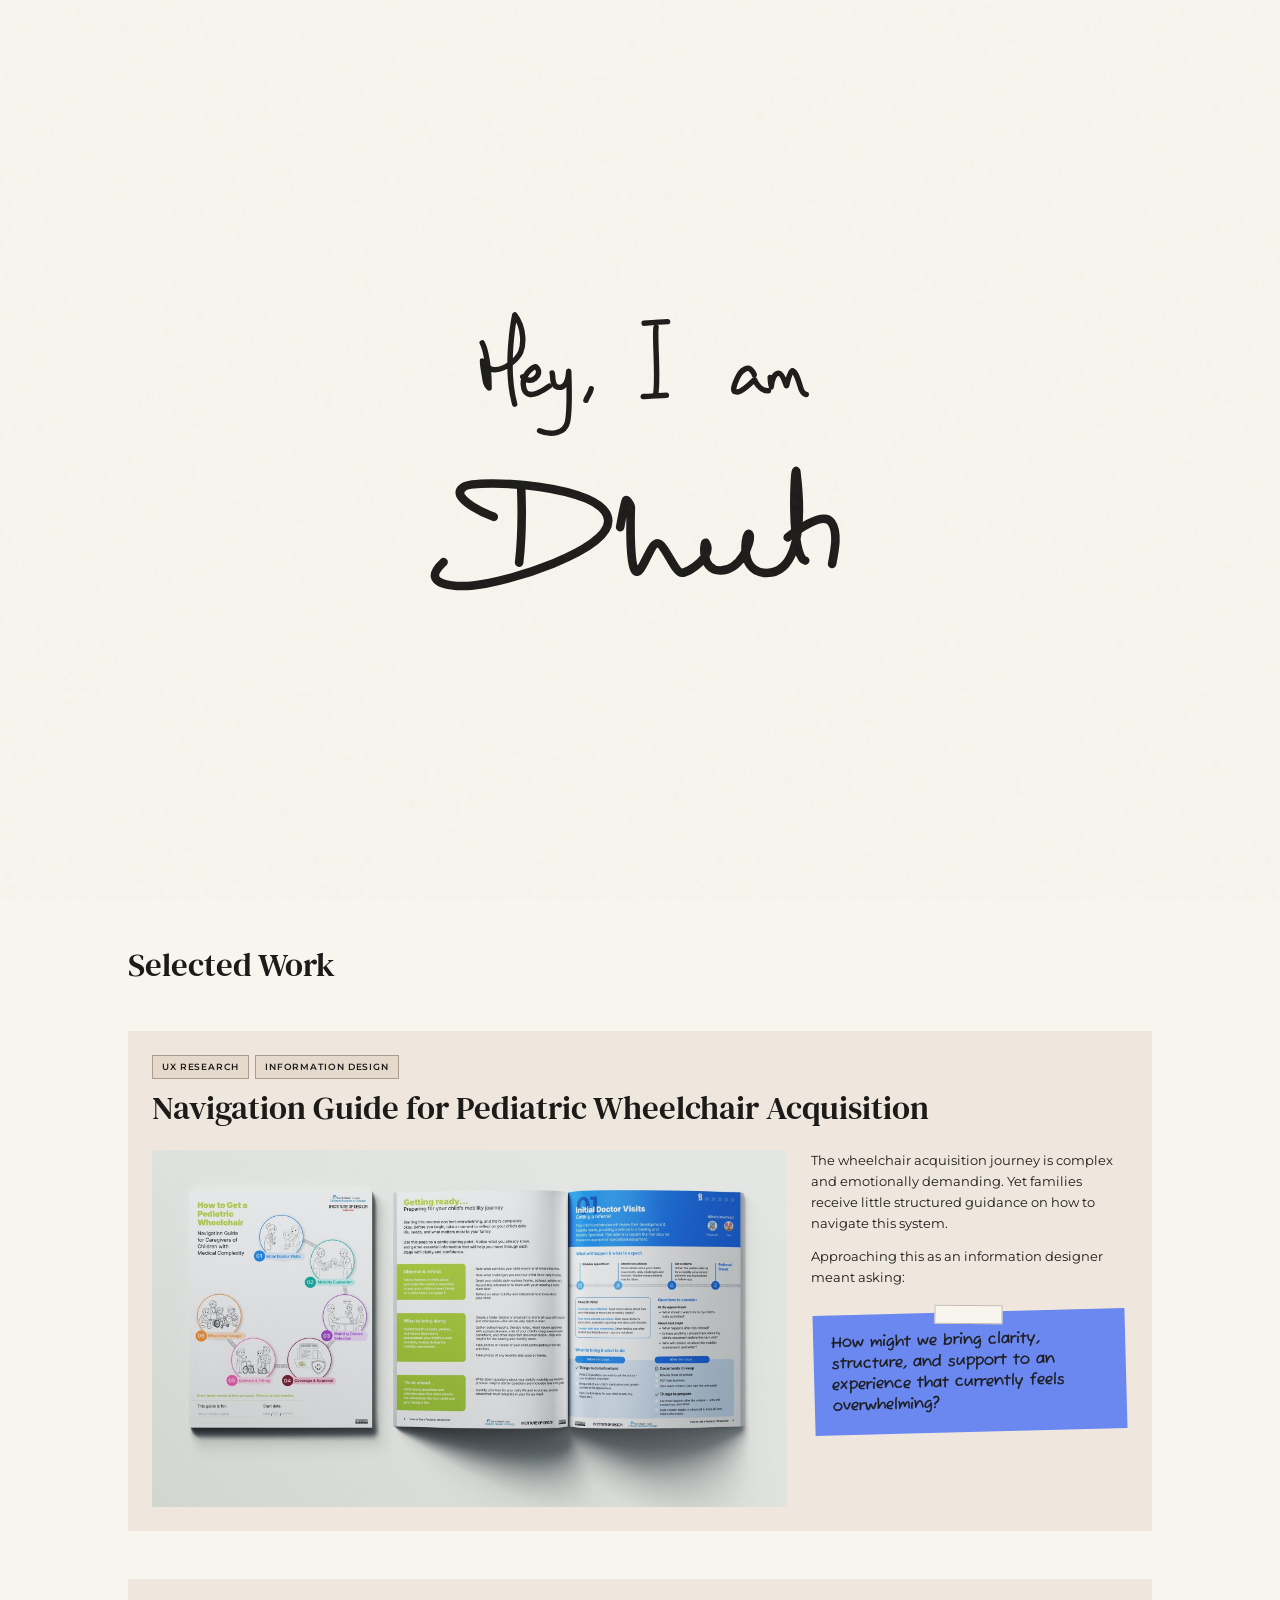
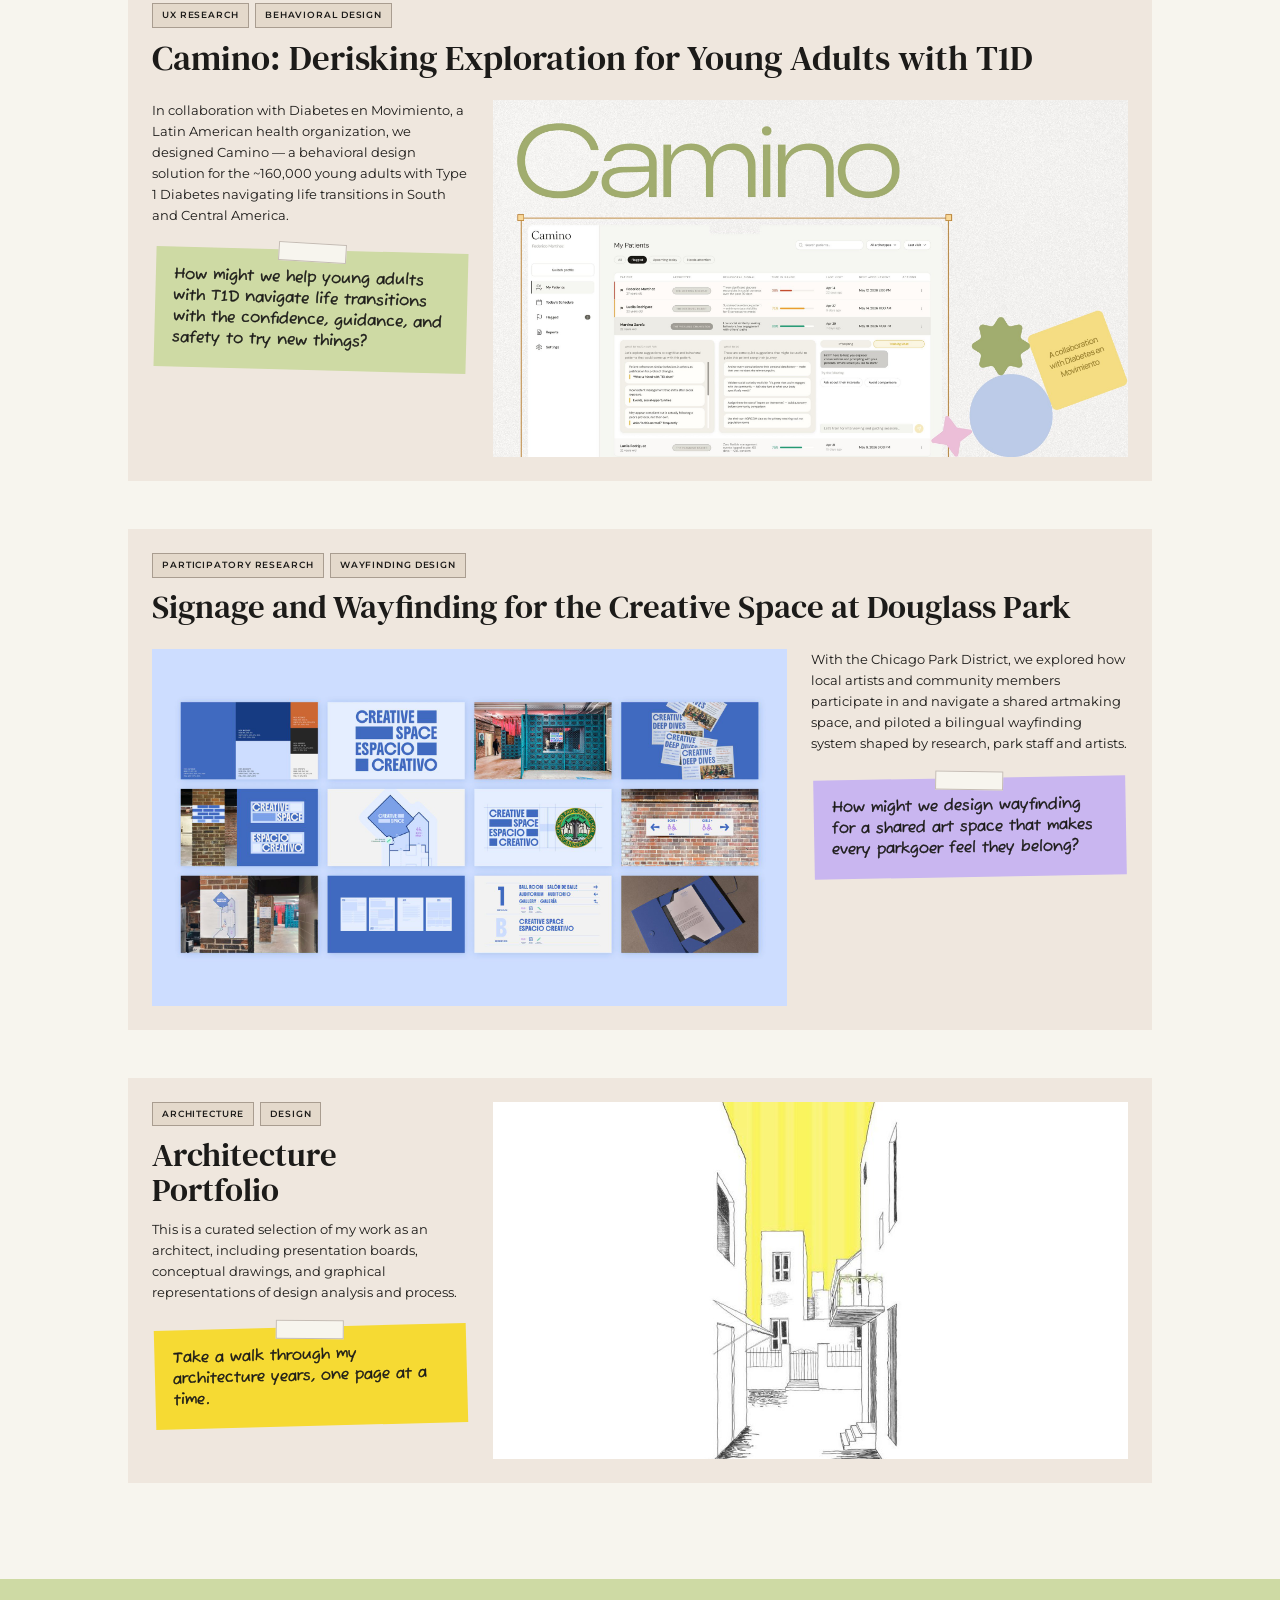
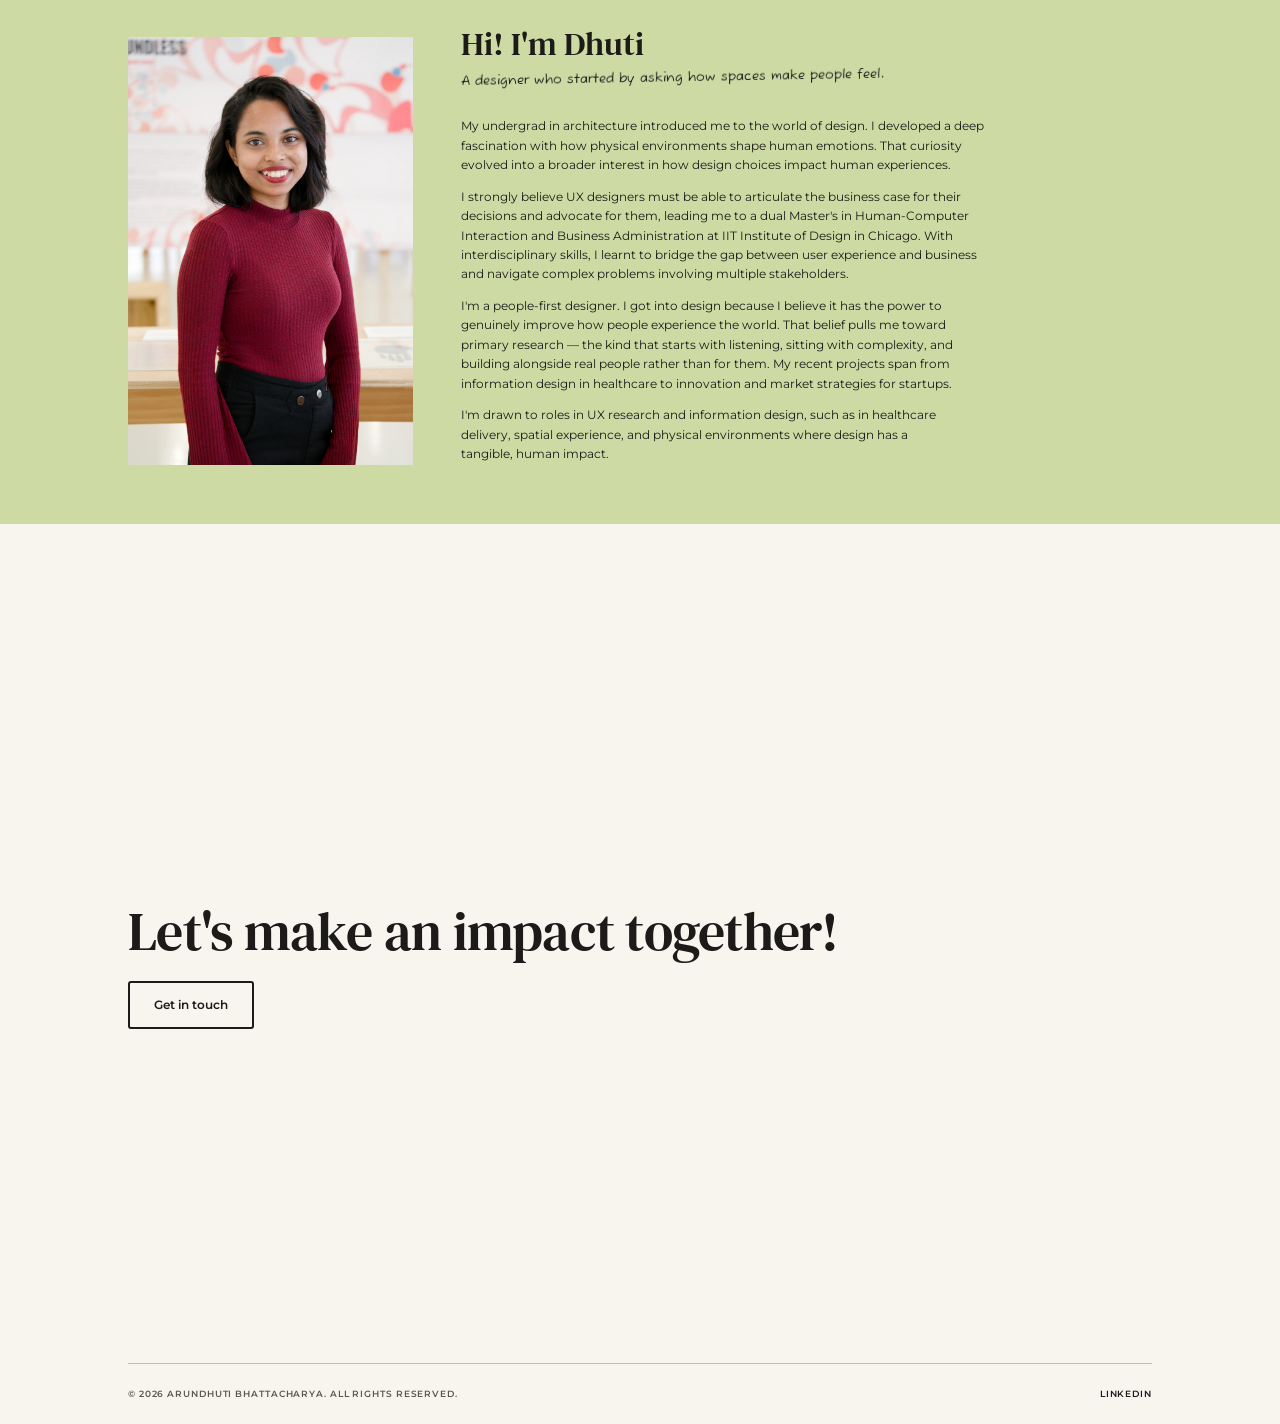
==== index.html @ 8097fe2a "Update 03 Oct 19" ====
<!DOCTYPE html>
<html lang="en">

<head>
    <meta charset="UTF-8">
    <meta name="viewport" content="width=device-width, initial-scale=1.0">
    <title>Arundhuti's Portfolio</title>
    <link rel="stylesheet" href="styles.css">
    <script>
        // Skip the "Hey, I am Dhuti" intro if it already played during this visit.
        try { if (sessionStorage.getItem('sigIntroSeen')) document.documentElement.classList.add('sig-intro-seen'); } catch (e) { }
    </script>
    <link rel="preconnect" href="https://fonts.googleapis.com">
    <link rel="preconnect" href="https://fonts.gstatic.com" crossorigin>
    <link
        href="https://fonts.googleapis.com/css2?family=Fuzzy+Bubbles&family=DM+Serif+Text:ital@0;1&family=Montserrat:wght@300;400;500;600&display=swap"
        rel="stylesheet">
    <link rel="stylesheet" href="sketchbook.css">
</head>

<body>
    <div id="sig-intro" class="sig-intro" aria-hidden="true">
        <!-- "Hey, I am Dhuti" (from Artboard 2) — draws stroke-by-stroke on load (multi-stroke
             letters draw their own strokes back-to-back with no gap, e.g. D's stem then bowl),
             then relocates into the nav logo. Once relocated, only the "Dhuti" strokes
             (flagged with data-nav-keep="1") remain, so the nav logo shows just "Dhuti". -->
        <svg class="sig-svg" viewBox="0 0 1440 900" xmlns="http://www.w3.org/2000/svg">
            <path class="letter" data-duration="112" data-gap="18"
                d="M515.97,284.84s8.87,15.1,8.87,58.09c0,0-3.02-2.05-4.29-6.7-.97-3.52-4.8-27.8-4.67-27.93.47-.49,6.69,11.1,15.87,11.17,15.85.13,30.27-15.26,33.64-22.73,3.37-7.46,5.93-29.8-7.57-47.69,0,0-13.65,65.1-.15,114.64"
                fill="none" />
            <path class="letter" data-duration="112" data-gap="18"
                d="M568.08,328.65s2.65,4.13,8.58,4.47c4.93.28,10.63-4.22,11.74-9.34,1.11-5.12-3.5-7.92-4.48-8.35s-19.35,10.3-14.4,28.33c4.95,18.03,31.23-2.08,32.6-3.14"
                fill="none" />
            <path class="letter" data-duration="112" data-gap="18"
                d="M605.86,323.6s.59,2.95.66,5.54c.16,6.21.95,12.75,8.19,13,4.56.16,11.36-3.1,12.38-20.88,0,0,1.77,50.65-1.57,65.46-3.34,14.81-21.62,17.34-35.82,11.1"
                fill="none" />
            <path class="letter" data-duration="112" data-gap="63" d="M655.96,343.92c-1.55,7.35-4.66,8.94-6.69,14.83"
                fill="none" />
            <path class="letter" data-duration="58" data-gap="0" d="M738.69,351.8c3.99-19.71-1.64-77.31.66-86.94"
                fill="none" />
            <path class="letter" data-duration="58" data-gap="0" d="M723.95,259.85s22.19-1.74,30.17-2.15" fill="none" />
            <path class="letter" data-duration="58" data-gap="63" d="M722.82,353.82c4.7.31,23.11-1.53,29.76-1.53"
                fill="none" />
            <path class="letter" data-duration="58" data-gap="18"
                d="M865.45,325.85c-.05-1.58-4.35-7.38-6.65-8.08-1.1-.34-8.96-1.03-15.15,12.41-5.04,10.94-5.97,16.57-2.61,17.54,1.99.58,6.79,2.35,24.66-15.59,0,0,5.93,15.19,18.05,14.32"
                fill="none" />
            <path class="letter" data-duration="58" data-gap="64"
                d="M885.93,329.28s.5,12.35,1.15,12.46.87-17.72,9.85-17.72c4.21,0,8.63,12.9,9.73,15.96.07.21.37.19.42-.03.77-3.46,4.18-18.85,7.34-19.12,3.6-.31,8.32,13.35,10.32,20.9s5.91,9.28,7.52,9.59"
                fill="none" />
            <path class="letter" data-duration="120" data-gap="0" data-nav-keep="1"
                d="M566.02,471s2.27,53.81-2.61,96.37" fill="none" />
            <path class="letter" data-duration="300" data-gap="30" data-nav-keep="1"
                d="M530.8,508.48s-60.68-23.41-38.72-38.43c15.69-10.74,183.78-3.76,185.81,43.06,1.67,38.69-131.19,80.62-175.98,83.8-15.23,1.08-69.93,1.33-35.54-30.34"
                fill="none" />
            <path class="letter" data-duration="500" data-gap="20" data-nav-keep="1"
                d="M693.19,521.74s6.02-33.06,7.17-34.47,3.6,2.19,5.08,4.85c.72,1.28,1.57,2.92,1.52,4.38-.38,11.96-1.77,68.18,4.85,80.14,7.42,13.4,19.46-34.26,29.08-34.21s21.88,37.15,31.27,37.82c9.4.67,40.95-21.51,31.01-38.4-1.84-3.13-7.72,35.22,18.45,35.51,26.17.29,41.14-37.27,37.67-46.17s-16.18,46.25,18.9,49.25c35.08,2.99,52.26-41.8,41.36-129.58-1.87-15.04-8.63,110.76,11.35,113.85"
                fill="none" />
            <path class="letter" data-duration="120" data-gap="20" data-nav-keep="1"
                d="M908.4,534.87c7.86-6.22,45.12-34.35,56.02-19.48,9.21,12.56,4.49,36.06,1,53.62" fill="none" />
            <path class="letter" data-duration="80" data-gap="0" data-nav-keep="1"
                d="M965.71,450.64c-2.41,1.78-3.41,10.57-1.07,14.77,3.08,5.54,9.98,5.26,15.32-.05,3.56-3.54,2.39-9.44-2.33-12.26-3.48-2.3-8.57-2.16-11.47,1.79"
                fill="none" />
        </svg>
    </div>

    <div class="noise-overlay"></div>

    <!-- "View case study" pill that follows the pointer while hovering a showcase card -->
    <div class="view-cursor" aria-hidden="true">
        <span class="view-cursor-label">View case study</span>
    </div>



    <nav class="navbar">
        <div class="logo" id="nav-logo"><span class="logo-fallback">Arundhuti</span></div>
        <ul class="nav-links">
            <li>
                <a href="#work" class="nav-word-link" aria-label="Work">
                    <svg class="nav-word" viewBox="0 -1.28 271.21 106.5" xmlns="http://www.w3.org/2000/svg"
                        aria-hidden="true">
                        <path
                            d="M152.54,95.15c2.04-31.32-3.01-72.07-3.01-72.07,0,0,17.15-15.4,36.74-2.77,14.82,9.55,2,33.23-19.94,44.83-13.61,7.2,15.9,2,43.6,19.06" />
                        <path
                            d="M106.45,20.35c-2.01.8-3.71,2.71-4.75,5.27-4.92,12.05-18.89,49.48-9.51,64.71,11.26,18.28,41.43-5.42,43.6-30.74,2.45-28.52-18.86-43.38-29.34-39.24Z" />
                        <path
                            d="M8.96,17.87s1.73,32.51-3.59,61.72,15.15-13.17,22.2-33.54c7.04-20.37,10.63,19.96,15.82,36.42,5.18,16.46,12.15,19.92,15.83,17.59,8.1-5.14,35.75-55.96-7.05-95.57" />
                        <path d="M219.81,16.53s4.75,45.6,1.88,75.05" />
                        <path d="M263.48,19.3s-37.33,27.47-36.2,36.69,33.33,28.18,39.44,34.4" />
                    </svg>
                </a>
            </li>
            <li>
                <a href="#about" class="nav-word-link" aria-label="About">
                    <svg class="nav-word" viewBox="0 -15.05 298.43 106.5" xmlns="http://www.w3.org/2000/svg"
                        aria-hidden="true">
                        <path d="M263.3,9.67s-3.96,50.65.86,69.74" />
                        <path d="M240.89,8.17s45.67-3.26,53.04-.9" />
                        <path
                            d="M149,11.11c-1.9.75-3.51,2.56-4.49,4.98-4.65,11.39-17.85,46.76-8.99,61.16,10.64,17.28,39.16-5.13,41.21-29.05,2.31-26.95-17.82-41-27.73-37.08Z" />
                        <path d="M191.32,19.83s-5.21,65.22,22.86,61.96c28.07-3.26,14.18-68.54,14.18-68.54" />
                        <path d="M4.5,82.02S46.97,3.32,49.26,4.51c2.28,1.2,2.04,44.51,3.82,82.44" />
                        <path d="M57.12,51.78c-2.74-.5-27.91-2.88-35.81.51" />
                        <path d="M77.75,29.02s3.38,23.75-1.32,51.26" />
                        <path
                            d="M68.1,26.07s2.71-24.23,27.75-14.4c15.79,6.2,13.2,24.77-5.07,33.41-18.67,8.83,25.32.84,29.36,21.01,4.16,20.78-32.8,17.9-37.84,14.64" />
                    </svg>
                </a>
            </li>
            <li>
                <a href="assets/Arundhuti_Bhattacharya_Resume.pdf" class="nav-word-link" aria-label="Resume"
                    target="_blank" rel="noopener">
                    <svg class="nav-word" viewBox="0 0 414.04 106.5" xmlns="http://www.w3.org/2000/svg"
                        aria-hidden="true">
                        <path
                            d="M4.5,102c4-34.29,1.52-79.43,1.52-79.43,0,0,18.08-15.74,36.84-.5,14.19,11.52-.1,36.67-22.71,47.9-14.03,6.97,15.75,3.3,42.32,23.97" />
                        <path d="M80.72,30.04c-.29,3.81-12.23,69.11,15.9,69.14,17.24.02,23.24-9.71,23.24-9.71" />
                        <path d="M82.44,36.13s30.57-17.05,49.24-15.52" />
                        <path d="M79.39,70.71s24.6-9.05,36.76-10.76" />
                        <path d="M348.54,16.58c-.29,3.81-12.23,69.11,15.9,69.14,17.24.02,23.24-9.71,23.24-9.71" />
                        <path d="M349.91,23.97s37.38-18.72,59.63-16.02" />
                        <path d="M347.2,57.25s24.6-9.05,36.76-10.76" />
                        <path d="M189.1,26.36s-5.21,65.22,22.86,61.96c28.07-3.26,14.18-68.54,14.18-68.54" />
                        <path d="M165.91,16.31s-22.6,2.03-20.95,24.51,30.6,26.03,33.9,35.05-24.63,21.33-45.84,2.92" />
                        <path
                            d="M245.71,42.09s8.25,30.6,10.16,32-3.3-54.73,1.65-57.78,11.68,33.18,27.17,37.8,21.84-49.61,21.84-49.61c0,0,8.51,16.01,15.24,79.94" />
                    </svg>
                </a>
            </li>
            <li>
                <button id="theme-toggle" class="theme-toggle" aria-label="Toggle Theme" title="Toggle Light/Dark Mode">
                    <svg xmlns="http://www.w3.org/2000/svg" width="20" height="20" viewBox="0 0 24 24" fill="none"
                        stroke="currentColor" stroke-width="2" stroke-linecap="round" stroke-linejoin="round">
                        <circle cx="12" cy="12" r="5" />
                        <line x1="12" y1="1" x2="12" y2="3" />
                        <line x1="12" y1="21" x2="12" y2="23" />
                        <line x1="4.22" y1="4.22" x2="5.64" y2="5.64" />
                        <line x1="18.36" y1="18.36" x2="19.78" y2="19.78" />
                        <line x1="1" y1="12" x2="3" y2="12" />
                        <line x1="21" y1="12" x2="23" y2="12" />
                        <line x1="4.22" y1="19.78" x2="5.64" y2="18.36" />
                        <line x1="18.36" y1="5.64" x2="19.78" y2="4.22" />
                    </svg>
                </button>
            </li>
        </ul>
    </nav>

    <header class="hero">
        <div class="hero-content">
            <p class="hero-statement">
                <span class="hero-statement-lead">I'm an interdisciplinary designer.</span><br>
                I like to immerse myself in people's
                perspectives to uncover insights and turn them into
                <span class="ticker" data-ticker-words="experiences,brands,visuals,services">
                    <span class="ticker-dot"></span>
                    <span class="ticker-word"></span>
                    <span class="ticker-cursor"></span>
                </span> people connect with.
            </p>
            <div class="hero-skills">
                <span class="showcase-tag">UX Research</span>
                <span class="showcase-tag">Information Design</span>
                <span class="showcase-tag">Graphic Design</span>
                <span class="showcase-tag">Branding</span>
            </div>
        </div>
        <div class="scroll-indicator">
            <div class="mouse"></div>
        </div>
    </header>

    <section id="work" class="showcases">
        <div class="section-header">
            <h2>Selected Work</h2>
        </div>

        <div class="showcase-list">
            <!-- Showcase 1 -->
            <div class="showcase-item showcase-item--split">
                <div class="showcase-head">
                    <div class="showcase-meta showcase-tags">
                        <span class="showcase-tag">UX Research</span>
                        <span class="showcase-tag">Information Design</span>
                    </div>
                    <h3 class="showcase-title"><a href="wheelchair-guide.html" class="showcase-link">Navigation Guide
                            for Pediatric Wheelchair Acquisition</a></h3>
                </div>
                <div class="showcase-visuals">
                    <div class="showcase-image-container">
                        <img src="assets/wheelchair/showcase-cover.jpg"
                            alt="Navigation Guide for Pediatric Wheelchair Acquisition" class="showcase-img">
                    </div>
                </div>
                <div class="showcase-info">
                    <p class="showcase-desc">The wheelchair acquisition journey is complex and emotionally demanding.
                        Yet families receive little structured guidance on how to navigate this system.</p>

                    <p class="showcase-desc showcase-desc--lead">Approaching this as an information designer meant
                        asking:</p>
                    <p class="showcase-hmw showcase-hmw--blue">How might we bring clarity, structure, and support to an
                        experience that
                        currently feels overwhelming?</p>
                </div>
            </div>

            <!-- Showcase 2 (hidden for now — remove `hidden` to show again) -->
            <div class="showcase-item reverse" hidden>
                <div class="showcase-visuals">
                    <div class="showcase-image-container">
                        <img src="assets/SSW_Team 3_Workspace.png" alt="Physical-Digital Retail" class="showcase-img"
                            style="position: absolute; top: 2.5%; left: 2.5%; width: 95%; height: 95%; object-fit: contain;">
                    </div>
                    <div class="showcase-metrics">
                        <div class="metric">
                            <h4>Problem</h4>
                            <p>Our research revealed that the Director of CX and outcomes at Miller Industrial was
                                spending majority of her time on <span class="highlight">manual data wrangling</span>
                                instead. The result was a team
                                <span class="highlight">operating on instinct rather than insight</span>, leaving little
                                capacity for the
                                relationship-building the role was actually designed for.
                            </p>
                        </div>
                        <div class="metric">
                            <h4>Solution</h4>
                            <p>We envisioned what a <span class="highlight">CRM with AI capabilities</span> tailored to
                                Miller's established systemic
                                context could look like. We mapped its features and value across <span
                                    class="highlight">five key stages</span> of the
                                customer lifecycle intertwined with the director's experience journey.</p>
                        </div>
                        <div class="metric">
                            <h4>Impact</h4>
                            <p>A <span class="highlight">smarter, more intentional approach</span> to customer growth by
                                connecting the
                                Director's operational gaps directly to moments in the customer experience. Miller
                                Industrial was able to envision a concrete future doing what they do best:
                                <span class="highlight">build relationships but at scale</span>.
                            </p>
                        </div>
                    </div>
                </div>
                <div class="showcase-info">
                    <div class="showcase-meta showcase-tags">
                        <span class="showcase-tag">UX research</span>
                        <span class="showcase-tag">Service Design</span>
                        <span class="showcase-tag">Retail experience</span>
                    </div>
                    <h3 class="showcase-title"><a href="miller-crm.html" class="showcase-link">Connecting CRM
                            capabilities to real customer outcomes</a></h3>
                    <p class="showcase-desc">Miller Industrial is an industrial supply company in Elk Grove Village in
                        Chicago. They have a deeply relationship-driven business model with great hyper-local presence,
                        offering a rare retail-style experience for commercial clients at the heart of a dense corridor
                        of small to mid-sized manufacturers.
                    <p class="showcase-desc">Miller's edge has always been personal however the lack of
                        formal infrastructure to support and expand their growth is hindering them from achieving the
                        'people-first' approach they want to incorporate.</p>
                    </p>
                </div>
            </div>

            <!-- Showcase 3 (hidden for now — remove `hidden` to show again) -->
            <div class="showcase-item" hidden>
                <div class="showcase-visuals">
                    <div class="showcase-image-container">
                        <img src="assets/AIFPPitchV2 1.pdf-image-021.png" alt="AiFP Dashboard Interface"
                            class="showcase-img pad-fit">
                    </div>
                    <div class="showcase-metrics">
                        <div class="metric">
                            <h4>Problem</h4>
                            <p>Responding to RFPs is a <span class="highlight">highly manual</span>, <span
                                    class="highlight">time consuming</span> process with dismal win rates due to
                                fragmented
                                workflows.</p>
                        </div>
                        <div class="metric">
                            <h4>Solution</h4>
                            <p>A <span class="highlight">domain-adaptive AI platform</span> that securely analyzes past
                                proposals, generates actionable
                                drafts, and orchestrates a collaborative review workflow.</p>
                        </div>
                        <div class="metric">
                            <h4>Impact</h4>
                            <p><span class="highlight">10 fold improved efficiency</span>, cutting down time from
                                receiving a RFP to finalizng a draft to bidding, and
                                increases the overall probability of proposal success.</p>
                        </div>
                    </div>
                </div>
                <div class="showcase-info">
                    <div class="showcase-meta showcase-tags">
                        <span class="showcase-tag">Customer research</span>
                        <span class="showcase-tag">AI Product Design</span>
                        <span class="showcase-tag">B2B SaaS</span>
                    </div>
                    <h3 class="showcase-title"><a href="aifp.html" class="showcase-link">AiFP: AI-Powered RFP
                            Automation</a></h3>
                    <p class="showcase-desc">A native AI platform designed for the construction industry that
                        streamlines the complex Request for Proposal (RFP) workflow by generating drafts based on
                        historically winning data.</p>
                </div>
            </div>

            <!-- Showcase 4 — Camino -->
            <div class="showcase-item showcase-item--split reverse">
                <div class="showcase-head">
                    <div class="showcase-meta showcase-tags">
                        <span class="showcase-tag">UX Research</span>
                        <span class="showcase-tag">Behavioral Design</span>
                    </div>
                    <h3 class="showcase-title showcase-title--fit"><a href="camino.html" class="showcase-link">Camino:
                            Derisking
                            Exploration for Young Adults with T1D</a></h3>
                </div>
                <div class="showcase-visuals">
                    <div class="showcase-image-container">
                        <img src="assets/camino/showcase-cover.jpg"
                            alt="Camino — behavioral design solution for young adults with T1D" class="showcase-img">
                    </div>
                </div>
                <div class="showcase-info">
                    <p class="showcase-desc">In collaboration with Diabetes en Movimiento, a Latin American health
                        organization, we designed Camino — a behavioral design solution for the ~160,000 young adults
                        with Type 1 Diabetes navigating life transitions in South and Central America.</p>
                    <p class="showcase-hmw showcase-hmw--green">How might we help young adults with T1D navigate life
                        transitions with the
                        confidence, guidance, and safety to try new things?</p>
                </div>
            </div>

            <!-- Showcase — Creative Space at Douglass Park -->
            <div class="showcase-item showcase-item--split">
                <div class="showcase-head">
                    <div class="showcase-meta showcase-tags">
                        <span class="showcase-tag">Participatory Research</span>
                        <span class="showcase-tag">Wayfinding Design</span>
                    </div>
                    <h3 class="showcase-title"><a href="douglass-park.html" class="showcase-link">Signage and Wayfinding
                            for the Creative Space at
                            Douglass Park</a></h3>
                </div>
                <div class="showcase-visuals">
                    <div class="showcase-image-container">
                        <img src="assets/douglass-park/identity-overview.jpg"
                            alt="Creative Space visual identity and bilingual wayfinding signage" class="showcase-img">
                    </div>
                </div>
                <div class="showcase-info">
                    <p class="showcase-desc">With the Chicago Park District, we explored how local artists and
                        community members participate in and navigate a shared artmaking space, and piloted a
                        bilingual wayfinding system shaped by research, park staff and artists.</p>
                    <p class="showcase-hmw showcase-hmw--lilac">How might we design wayfinding for
                        a shared art space that makes every parkgoer feel they belong?</p>
                </div>
            </div>

            <!-- Showcase 5 — Portfolio flipbook (placeholder content) -->
            <div class="showcase-item reverse" data-cursor-label="View flipbook">
                <div class="showcase-visuals">
                    <div class="showcase-image-container">
                        <img src="portfolio-pages/p01.jpg" alt="Architecture portfolio cover" class="showcase-img">
                    </div>
                </div>
                <div class="showcase-info">
                    <div class="showcase-meta showcase-tags showcase-tags--compact">
                        <span class="showcase-tag">Architecture</span>
                        <span class="showcase-tag">Design</span>
                    </div>
                    <h3 class="showcase-title"><a href="portfolio-flipbook.html" class="showcase-link">Architecture
                            Portfolio</a></h3>
                    <p class="showcase-desc">This is a curated selection of my work as an architect, including
                        presentation boards, conceptual drawings, and graphical representations of design analysis
                        and process.</p>
                    <p class="showcase-hmw">Take a walk through my architecture years, one page at a time.</p>
                </div>
            </div>
        </div>
    </section>

    <section id="about" class="about">
        <div class="about-content">
            <div class="about-img-container">
                <img src="assets/1.jpg" alt="Dhuti" class="about-img">
            </div>
            <div class="about-text">
                <h2>Hi! I'm Dhuti</h2>
                <h3 class="about-subtitle">A designer who started by asking how spaces make people feel.</h3>
                <p>My undergrad in architecture introduced me to the world of design. I developed a deep fascination
                    with
                    how physical environments shape human emotions. That curiosity evolved into a broader interest in
                    how
                    design choices impact human&nbsp;experiences.</p>
                <p>I strongly believe UX designers must be able to articulate the business case for their decisions and
                    advocate for them, leading me to a dual Master's in Human-Computer Interaction and Business
                    Administration at IIT Institute of Design in Chicago. With interdisciplinary skills, I learnt to
                    bridge
                    the gap between user experience and business and navigate complex problems involving
                    multiple&nbsp;stakeholders.</p>
                <p>I'm a people-first designer. I got into design because I believe it has the power to genuinely
                    improve
                    how people experience the world. That belief pulls me toward primary research — the kind that starts
                    with listening, sitting with complexity, and building alongside real people rather than for them. My
                    recent projects span from information design in healthcare to innovation and market strategies
                    for&nbsp;startups.</p>
                <p>I'm drawn to roles in UX research and information design, such as in healthcare delivery, spatial
                    experience, and physical environments where design has a tangible, human&nbsp;impact.</p>
            </div>
        </div>
    </section>

    <footer id="contact" class="footer">
        <div class="footer-content">
            <h2>Let's make an impact together!</h2>
            <a href="mailto:arundhutib.work@gmail.com" class="contact-btn">Get in touch</a>
        </div>
        <div class="footer-bottom">
            <p>&copy; 2026 Arundhuti Bhattacharya. All rights reserved.</p>
            <div class="socials">
                <a href="https://www.linkedin.com/in/arundhuti-bhattacharya">LinkedIn</a>
            </div>
        </div>
    </footer>

    <script src="script.js"></script>
</body>

</html>
---- styles.css ----
/* Palette (All assets/Colour Palette.jpg): black #000000, crimson red #E61E32,
   pure white #FFFFFF, steel grey #B3B3B3. Crimson is the accent in both modes (it
   reads at 4.6:1 on black and on white). Steel grey is too light for text on white
   (2.1:1), so day mode uses a darker steel #6B6B6B for muted text. */

/* Type pairing (balanced after sheethaljacob.com): Montserrat carries ~95% of the
   site — headings, body, labels, numbers. DM Serif Text italic is a rare accent for
   a handful of short, voice-y lines: the About subtitle, the contact CTA and
   case-study pull quotes. */
:root {
    --font-serif: 'DM Serif Text', Georgia, serif;
    --font-sans: 'Montserrat', system-ui, sans-serif;
    /* Side margins: 10% of the width, until the desktop scale cap below is
       reached; past that the content stops widening and centres. */
    --gutter: max(10%, calc((100% - 85.35rem) / 2));
}

/* Desktop scaling: every size is in rem, so tying the root font size to the viewport
   makes each page a scaled copy of the 1707px-wide reference screen (1rem = 16px there).
   Capped at 20px (a 2134px-wide window); wider screens keep that size and centre. */
@media (min-width: 1025px) {
    html {
        font-size: min(calc(100vw / 106.6875), 20px);
    }
}

/* Night */
:root {
    --bg-color: #000000;
    --text-main: #FFFFFF;
    --text-muted: #B3B3B3;
    --accent: #FFFFFF;
    --on-accent: #FFFFFF;
    --border-color: rgba(179, 179, 179, 0.35);
    --highlight-color: #EE6270; /* softer tint of crimson #E61E32 (30% toward white) for dark mode */
    --bg-secondary: #1F1F1F;
    --title-color: #FFFFFF;
    --text-desc: rgba(255, 255, 255, 0.8);
    --mouse-border: #B3B3B3;
    --showcase-desc: rgba(255, 255, 255, 0.85);
    --metric-text: #B3B3B3;
    --contact-btn-border: #B3B3B3;
    --ticker-bg: rgba(238, 98, 112, 0.14);
    --pill-bg: rgba(238, 98, 112, 0.10);
    --metric-label: #BDBDBD;
    --metric-bg: #111111;
    --overlay-dark: rgba(0, 0, 0, 0.12);
}

/* Day */
[data-theme="light"] {
    --bg-color: #FFFFFF;
    --text-main: #000000;
    --text-muted: #6B6B6B;
    --accent: #000000;
    --on-accent: #FFFFFF;
    --border-color: #B3B3B3;
    --highlight-color: #E61E32;
    --bg-secondary: #ECECEC;
    --title-color: #000000;
    --text-desc: rgba(0, 0, 0, 0.72);
    --mouse-border: #B3B3B3;
    --showcase-desc: rgba(0, 0, 0, 0.95);
    --metric-text: #181818;
    --contact-btn-border: #B3B3B3;
    --ticker-bg: rgba(230, 30, 50, 0.12);
    --pill-bg: rgba(230, 30, 50, 0.08);
    --metric-label: #3D3D3D;
    --metric-bg: #F6F6F6;
    --overlay-dark: rgba(0, 0, 0, 0.04);
}

/* Signature intro */
.sig-intro {
    position: fixed;
    inset: 0;
    z-index: 999;
    display: flex;
    align-items: center;
    justify-content: center;
    background-color: var(--bg-color);
    opacity: 1;
    visibility: visible;
    transition: opacity 0.6s ease, visibility 0.6s ease;
}

/* Intro already played this visit: hide the overlay before it can paint */
html.sig-intro-seen .sig-intro {
    display: none;
}

.sig-intro.sig-intro--done {
    opacity: 0;
    visibility: hidden;
    pointer-events: none;
}

.sig-svg {
    width: min(72vw, 36rem);
    height: auto;
    overflow: visible;
}

.sig-svg path.letter {
    fill: none;
    stroke: var(--text-main);
    stroke-width: 7px;
    stroke-linecap: round;
    stroke-linejoin: round;
}

/* "Dhuti" strokes thicker than the rest of "Hey, I am" in the opening intro */
.sig-intro .letter[data-nav-keep="1"] {
    stroke-width: 11px;
}

body.sig-lock {
    overflow: hidden;
}

@media (prefers-reduced-motion: reduce) {
    .sig-svg path {
        transition: none;
    }
}

* {
    margin: 0;
    padding: 0;
    box-sizing: border-box;
}

html {
    scroll-behavior: smooth;
}

body {
    background-color: var(--bg-color);
    color: var(--text-main);
    font-family: var(--font-sans);
    line-height: 1.6;
    overflow-x: hidden;
}

.noise-overlay {
    position: fixed;
    top: 0;
    left: 0;
    right: 0;
    bottom: 0;
    pointer-events: none;
    background-image: url('data:image/svg+xml,%3Csvg viewBox="0 0 200 200" xmlns="http://www.w3.org/2000/svg"%3E%3Cfilter id="noiseFilter"%3E%3CfeTurbulence type="fractalNoise" baseFrequency="0.7" numOctaves="3" stitchTiles="stitch"/%3E%3C/filter%3E%3Crect width="100%25" height="100%25" filter="url(%23noiseFilter)" opacity="0.04"/%3E%3C/svg%3E');
    z-index: 9999;
}

h1,
h2,
h3 {
    font-family: var(--font-sans);
    font-weight: 500;
    letter-spacing: -0.015em;
}

.highlight {
    font-weight: 600;
    color: var(--highlight-color);
}

/* Let the `hidden` attribute win over display rules like .showcase-item { display: flex } */
[hidden] {
    display: none !important;
}

::selection {
    background: var(--highlight-color);
    color: var(--on-accent);
}

:focus-visible {
    outline: 0.125rem solid var(--highlight-color);
    outline-offset: 0.1875rem;
}

html {
    scrollbar-color: #B3B3B3 transparent;
}

a {
    color: var(--text-main);
    text-decoration: none;
    transition: opacity 0.3s ease;
}

a:hover {
    color: var(--highlight-color);
}



/* Navbar */
.navbar {
    position: fixed;
    top: 0;
    width: 100%;
    padding: 0.7rem var(--gutter);
    display: flex;
    justify-content: space-between;
    align-items: center;
    z-index: 100;
    background-color: var(--bg-color);
    border-bottom: 1px solid var(--border-color);
}

.logo {
    font-weight: 500;
    font-size: 1.2rem;
    letter-spacing: 0.05em;
    display: flex;
    align-items: center;
    height: 2.25rem;
}

/* Resting size once the signature relocates from the intro into the navbar */
.sig-svg--nav {
    width: auto;
    height: 2.25rem;
    overflow: visible;
    display: block;
}

/* Nav logo strokes 0.25x thicker than the intro (7px * 1.25) so the reduced-size mark stays legible */
.sig-svg--nav path.letter {
    stroke-width: 15px;
}

.nav-links {
    display: flex;
    align-items: center;
    list-style: none;
    gap: 2.5rem;
    font-size: 0.85rem;
    text-transform: uppercase;
    letter-spacing: 0.1em;
}

/* Handwritten nav words (Work / About / Resume) drawn as strokes that follow the theme color */
.nav-word-link {
    display: flex;
    align-items: center;
}

.nav-word {
    height: 1.25rem;
    width: auto;
    overflow: visible;
    display: block;
}

/* Each word's artwork has a different viewBox height, so a stroke-width in SVG units
   renders at a different thickness per word once scaled to 20px. Non-scaling strokes
   keep every word the same on-screen thickness. */
.nav-word path {
    fill: none;
    stroke: currentColor;
    stroke-width: 2.3px;
    vector-effect: non-scaling-stroke;
    stroke-linecap: round;
    stroke-linejoin: round;
}

.theme-toggle {
    background: none;
    border: none;
    color: var(--text-main);
    cursor: pointer;
    font-size: 1.2rem;
    display: flex;
    align-items: center;
    justify-content: center;
    padding: 0.5rem;
    transition: color 0.3s ease, transform 0.3s ease;
}

/* Overrides the icon's width/height="20" attributes so it scales with the page */
.theme-toggle svg {
    width: 1.25rem;
    height: 1.25rem;
}

.theme-toggle:hover,
.theme-toggle:focus-visible {
    color: var(--highlight-color);
    transform: rotate(15deg);
}

/* Hero Section */
.hero {
    min-height: 100vh;
    display: flex;
    justify-content: center;
    align-items: center;
    padding: 8rem var(--gutter) 0;
    /* padding top for navbar */
    position: relative;
}

#webgl-canvas {
    position: absolute;
    top: 0;
    left: 0;
    width: 100%;
    height: 100%;
    z-index: 1;
    pointer-events: none;
}

.hero-content {
    flex: 1;
    display: flex;
    flex-direction: column;
    align-items: flex-start;
    justify-content: center;
    text-align: left;
    z-index: 2;
    opacity: 0;
    transform: translateY(1.875rem);
    animation: fadeUp 1.2s cubic-bezier(0.16, 1, 0.3, 1) forwards 0.3s;
    animation-play-state: paused;
}

body.intro-done .hero-content {
    animation-play-state: running;
}

@keyframes fadeUp {
    to {
        opacity: 1;
        transform: translateY(0);
    }
}

.tagline {
    font-size: 1rem;
    text-transform: uppercase;
    letter-spacing: 0.15em;
    color: var(--text-muted);
    margin-bottom: 2rem;
    display: inline-block;
    border-bottom: 0.125rem solid var(--highlight-color);
    padding-bottom: 0.5rem;
}

.description {
    font-size: 1.15rem;
    color: var(--text-desc);
    max-width: 46.875rem;
    font-weight: 300;
    margin: 0 auto;
}

.hero-statement {
    font-size: clamp(1.5rem, 2.6vw, 2.1rem);
    line-height: 1.35;
    font-weight: 400;
    color: var(--title-color);
    max-width: 90rem;
    margin: 0;
}

.hero-statement-lead {
    display: inline-block;
    font-size: clamp(2.75rem, 5.5vw, 4.5rem);
    line-height: 1.2;
    font-weight: 500;
    margin-bottom: 1.25rem;
}

/* Skill pills under the hero statement — reuse .showcase-tag pill styling. */
.hero-skills {
    display: flex;
    flex-wrap: wrap;
    gap: 0.6rem;
    margin-top: 2rem;
    font-size: 0.9rem;
    text-transform: uppercase;
    color: var(--highlight-color);
}

.hero-statement .ticker {
    display: inline-flex;
    align-items: center;
    gap: 0.24em;
    background: var(--ticker-bg);
    border-radius: 999px;
    padding: 0.14em 0.55em 0.14em 0.45em;
    vertical-align: middle;
}

.hero-statement .ticker-dot {
    width: 0.32em;
    height: 0.32em;
    border-radius: 50%;
    background: var(--highlight-color);
    flex-shrink: 0;
}

.hero-statement .ticker-word {
    font-weight: 500;
    white-space: nowrap;
}

/* Zero-width space keeps a line box in the word even when it's fully deleted,
   so the pill's height (and the surrounding line spacing) never collapses. */
.hero-statement .ticker-word::after {
    content: "\200B";
}

.hero-statement .ticker-cursor {
    width: 0.05em;
    min-width: 0.125rem;
    height: 0.8em;
    border-radius: 1px;
    background: var(--highlight-color);
    flex-shrink: 0;
    animation: tickerCursorBlink 0.9s steps(1, jump-none) infinite;
}

@keyframes tickerCursorBlink {

    0%,
    49% {
        opacity: 1;
    }

    50%,
    100% {
        opacity: 0;
    }
}

.scroll-indicator {
    position: absolute;
    bottom: 2.5rem;
    left: 50%;
    transform: translateX(-50%);
    opacity: 0;
    animation: fadeUp 1s ease forwards 1.2s;
    animation-play-state: paused;
}

body.intro-done .scroll-indicator {
    animation-play-state: running;
}

.mouse {
    width: 1.625rem;
    height: 2.5rem;
    border: 1px solid var(--mouse-border);
    border-radius: 0.8125rem;
    position: relative;
}

.mouse::before {
    content: '';
    position: absolute;
    width: 0.25rem;
    height: 0.25rem;
    background: var(--highlight-color);
    border-radius: 50%;
    top: 0.5rem;
    left: 50%;
    transform: translateX(-50%);
    animation: scroll 2s cubic-bezier(0.15, 0.41, 0.69, 0.94) infinite;
}

@keyframes scroll {
    0% {
        transform: translate(-50%, 0);
        opacity: 1;
    }

    100% {
        transform: translate(-50%, 0.9375rem);
        opacity: 0;
    }
}

/* Showcases */
.showcases {
    padding: 12rem var(--gutter);
}

.showcase-list {
    max-width: 87.5rem;
}

.section-header {
    margin-bottom: 8rem;
}

.section-header h2 {
    font-size: 3.5rem;
    margin-bottom: 1rem;
}

.section-header p {
    color: var(--text-muted);
    font-size: 1.1rem;
    font-family: var(--font-sans);
    font-weight: 300;
}

.showcase-item {
    display: flex;
    gap: 3rem;
    /* top-align so the tags line up with the top edge of the image */
    align-items: flex-start;
    margin-bottom: 8rem;
    padding: 4rem;
    border: 1px solid var(--border-color);
    border-radius: 0.75rem;
    opacity: 0;
    transform: translateY(3.75rem);
    transition: all 1s cubic-bezier(0.16, 1, 0.3, 1);
}

.showcase-item.visible {
    opacity: 1;
    transform: translateY(0);
}

/* Whole card is clickable: the title link stretches over the card */
.showcase-item {
    position: relative;
    cursor: pointer;
}

/* "View case study" pill that follows the pointer on card hover (Figma: Portfolio website / Cursor 150:44).
   Only on devices with a real mouse; touch keeps normal tap behavior. */
.view-cursor {
    position: fixed;
    top: 0;
    left: 0;
    z-index: 1000;
    display: flex;
    align-items: center;
    justify-content: center;
    padding: 0.4688rem 0.4375rem;
    border-radius: 0.6562rem;
    background-color: var(--text-main);
    pointer-events: none;
    opacity: 0;
    transform: translate(0.875rem, 1.125rem) scale(0.6);
    transform-origin: top left;
    transition: opacity 0.2s ease, transform 0.25s cubic-bezier(0.16, 1, 0.3, 1);
}

.view-cursor.is-active {
    opacity: 1;
    transform: translate(0.875rem, 1.125rem) scale(1);
}

[data-theme="light"] .view-cursor {
    box-shadow: 0 0 0 1px var(--border-color), 0 0.25rem 1rem rgba(0, 0, 0, 0.08);
}

.view-cursor-label {
    font-family: var(--font-sans);
    font-weight: 400;
    font-size: 0.625rem;
    line-height: normal;
    color: var(--bg-color);
    white-space: nowrap;
}

@media (hover: none),
(pointer: coarse) {
    .view-cursor {
        display: none;
    }
}

.showcase-link::after {
    content: '';
    position: absolute;
    inset: 0;
    z-index: 1;
    border-radius: inherit;
}

.showcase-link:hover {
    opacity: 1;
    color: var(--text-main);
}

.showcase-item.reverse {
    flex-direction: row-reverse;
}

.showcase-visuals {
    flex: 2;
    display: flex;
    flex-direction: column;
    gap: 3rem;
}

.showcase-image-container {
    width: 100%;
    position: relative;
    overflow: hidden;
    border-radius: 0.125rem;
    border: 1px solid var(--border-color);
    aspect-ratio: 16/9;
}

/* Split card (Navigation Guide): tags + title span the full width on top, then the image sits
   beside the description and sticky note, so both columns end up about the same height. */
.showcase-item--split {
    flex-wrap: wrap;
    row-gap: 2rem;
}

.showcase-head {
    flex-basis: 100%;
}

.showcase-head .showcase-title {
    margin-bottom: 0;
}

/* Title sized to exactly span the card width, so it ends flush with the image's right edge.
   27.95 ≈ the Camino title's width in ems; change it if the title text changes. */
@media (min-width: 1025px) {
    .showcase-head:has(.showcase-title--fit) {
        container-type: inline-size;
    }

    .showcase-head .showcase-title--fit {
        font-size: calc(100cqi / 27.95);
        white-space: nowrap;
    }
}

.showcase-metrics {
    display: grid;
    grid-template-columns: repeat(3, 1fr);
    gap: 1rem;
}

/* Each Problem / Solution / Impact sits in a faint grey box. */
.metric {
    padding: 1.25rem;
    background-color: var(--metric-bg);
    border-radius: 0.75rem;
}

.metric h4 {
    font-size: 0.85rem;
    text-transform: uppercase;
    letter-spacing: 0.1em;
    color: var(--metric-label);
    margin-bottom: 0.6rem;
}

.metric p {
    font-size: 0.95rem;
    color: var(--metric-text);
    line-height: 1.6;
    font-weight: 300;
}

.showcase-img {
    width: 100%;
    height: 100%;
    object-fit: cover;
    transition: transform 1.5s cubic-bezier(0.16, 1, 0.3, 1);
}

.showcase-img.pad-fit {
    object-fit: contain;
    padding: 3rem;
    background-color: var(--bg-color);
}

.showcase-item:hover .showcase-img {
    transform: scale(1.05);
}

.showcase-image-container::after {
    content: '';
    position: absolute;
    top: 0;
    left: 0;
    right: 0;
    bottom: 0;
    background: var(--overlay-dark);
    transition: background 0.8s ease;
    pointer-events: none;
}

.showcase-item:hover .showcase-image-container::after {
    background: transparent;
}

/* Text column stretches to the card height; the sticky note (with its lead-in line, if any)
   is pushed to the bottom so it lines up with the bottom edge of the visuals. */
.showcase-info {
    flex: 1;
    align-self: stretch;
    display: flex;
    flex-direction: column;
}

.showcase-meta {
    font-size: 0.8rem;
    text-transform: uppercase;
    letter-spacing: 0.15em;
    color: var(--highlight-color);
    margin-bottom: 0.5rem;
    display: inline-block;
    padding-bottom: 0.25rem;
    border-bottom: 1px solid var(--border-color);
}

/* Keyword pills (home page) — lighter tint than the hero ticker pill. */
.showcase-meta.showcase-tags {
    display: flex;
    flex-wrap: wrap;
    gap: 0.5rem;
    padding-bottom: 0;
    border-bottom: none;
    margin-bottom: 1rem;
}

.showcase-tag {
    background: var(--pill-bg);
    color: var(--text-main);
    border-radius: 999px;
    padding: 0.525em 0.9em;
    line-height: 1.2;
    letter-spacing: 0.1em;
    white-space: nowrap;
}

.showcase-title {
    font-size: 2.8rem;
    margin-bottom: 1rem;
    line-height: 1.1;
}

.showcase-desc {
    color: var(--showcase-desc);
    font-size: 1.1rem;
    margin-bottom: 1.5rem;
    line-height: 1.5;
    font-weight: 400;
}

/* Lead-in line directly above a How-might-we box: tighter gap so they read as one unit,
   and it moves to the bottom of the column together with the note. */
.showcase-desc--lead {
    margin-top: auto;
    margin-bottom: 1rem;
}

.showcase-desc--lead + .showcase-hmw {
    margin-top: 0;
}

/* How-might-we statement on a showcase card — a sticky note, slightly tilted,
   with a strip of tape. Paper stays yellow in both themes, like a real note. */
.showcase-hmw {
    position: relative;
    max-width: 22rem;
    margin: auto 0 0 0.25rem;
    padding: 1.25rem;
    background: linear-gradient(180deg, #FFF6B8 0%, #FFEE94 100%);
    border-radius: 0.125rem 0.125rem 0.125rem 1.125rem / 0.125rem 0.125rem 0.125rem 0.625rem;
    box-shadow: 0 1px 0.125rem rgba(0, 0, 0, 0.08), 0.1875rem 0.5rem 0.875rem -6px rgba(0, 0, 0, 0.25);
    color: #E61E32;
    font-size: 1.2rem;
    font-weight: 500;
    line-height: 1.5;
    transform: rotate(-1.5deg);
    transition: transform 0.5s cubic-bezier(0.16, 1, 0.3, 1);
}

/* Tape strip */
.showcase-hmw::before {
    content: '';
    position: absolute;
    top: -0.6rem;
    left: 50%;
    width: 5.5rem;
    height: 1.4rem;
    background: rgba(225, 225, 220, 0.6);
    border: 1px solid rgba(0, 0, 0, 0.05);
    box-shadow: 0 1px 0.125rem rgba(0, 0, 0, 0.06);
    transform: translateX(-50%) rotate(2deg);
}

.showcase-item:hover .showcase-hmw {
    transform: rotate(0deg);
}

/* Green sticky note variant (Camino card) — a pastel take on the sage green in the Camino artwork. */
.showcase-hmw--green {
    background: linear-gradient(180deg, #E4EFD3 0%, #D3E5BC 100%);
    transform: rotate(1.5deg);
}

/* Blue sticky note variant (Navigation Guide card) — a pastel take on the guide's "Initial Doctor Visits" blue. */
.showcase-hmw--blue {
    background: linear-gradient(180deg, #E4EFFC 0%, #D2E4F9 100%);
}

/* Lilac sticky note variant (Douglass Park card) — echoes the purple restroom icons on the signage. */
.showcase-hmw--lilac {
    background: linear-gradient(180deg, #E6DCF8 0%, #D7C8F4 100%);
    transform: rotate(-1deg);
}

.view-btn {
    display: inline-flex;
    align-items: center;
    gap: 1rem;
    font-size: 0.9rem;
    font-weight: 500;
    text-transform: uppercase;
    letter-spacing: 0.1em;
}

.view-btn .arrow {
    transition: transform 0.4s cubic-bezier(0.16, 1, 0.3, 1);
}

.view-btn:hover .arrow {
    transform: translateX(0.5rem);
    color: var(--highlight-color);
}

/* About Section */
.about {
    padding: 12rem var(--gutter);
    background-color: var(--bg-secondary);
    display: flex;
    justify-content: flex-start;
    border-top: 1px solid var(--border-color);
    border-bottom: 1px solid var(--border-color);
}

.about-content {
    max-width: 75rem;
    display: flex;
    align-items: center;
    gap: 4rem;
    text-align: left;
    margin: 0;
}

.about-img-container {
    flex: 1;
    max-width: 23.75rem;
    border-radius: 0.75rem;
    overflow: hidden;
    flex-shrink: 0;
    box-shadow: 0 0.75rem 1.875rem var(--overlay-dark);
    border: 1px solid var(--border-color);
    aspect-ratio: 2 / 3;
}

.about-img {
    width: 100%;
    height: 100%;
    object-fit: cover;
    display: block;
}

.about-text {
    flex: 2;
    max-width: 43.75rem;
}

.about-content h2 {
    font-size: 3rem;
    margin-bottom: 0.5rem;
}

.about-subtitle {
    font-size: 1.4rem;
    color: var(--highlight-color);
    margin-bottom: 2.5rem;
    font-family: var(--font-serif);
    font-style: italic;
    font-weight: 400;
    letter-spacing: 0;
}

.about-content p {
    font-size: 1.0rem;
    color: var(--text-desc);
    line-height: 1.5;
    font-weight: 400;
    text-wrap: pretty;
    margin-bottom: 1.25rem;
}

/* Footer */
.footer {
    padding: 4rem var(--gutter);
    min-height: 100vh;
    display: flex;
    flex-direction: column;
}

.footer-content {
    flex: 1;
    display: flex;
    flex-direction: column;
    align-items: flex-start;
    justify-content: center;
    text-align: left;
    margin-bottom: 0;
}

.footer h2 {
    font-size: clamp(3rem, 6vw, 5rem);
    margin-bottom: 4rem;
}

.contact-btn {
    display: inline-block;
    padding: 1.2rem 4rem;
    border: 1px solid var(--contact-btn-border);
    border-radius: 6.25rem;
    font-family: var(--font-serif);
    font-style: italic;
    font-size: 1.35rem;
    transition: all 0.4s cubic-bezier(0.16, 1, 0.3, 1);
}

.contact-btn:hover {
    background: var(--highlight-color);
    color: var(--on-accent);
    border-color: var(--highlight-color);
}

.footer-bottom {
    display: flex;
    justify-content: space-between;
    align-items: center;
    padding-top: 2rem;
    border-top: 1px solid var(--border-color);
    font-size: 0.85rem;
    color: var(--text-muted);
    letter-spacing: 0.05em;
}

.socials {
    display: flex;
    gap: 3rem;
    text-transform: uppercase;
}

/* Chatbot Widget */
.chatbot-container {
    position: fixed;
    bottom: 1.875rem;
    right: 1.875rem;
    z-index: 1000;
    font-family: var(--font-sans);
}

.chatbot-fab {
    width: 3.75rem;
    height: 3.75rem;
    border-radius: 50%;
    background-color: var(--highlight-color);
    color: var(--on-accent);
    border: none;
    cursor: pointer;
    box-shadow: 0 0.5rem 1.5rem rgba(0, 0, 0, 0.2);
    display: flex;
    justify-content: center;
    align-items: center;
    transition: transform 0.3s cubic-bezier(0.175, 0.885, 0.32, 1.275), background-color 0.3s ease;
}

.chatbot-fab:hover {
    transform: scale(1.1);
}

.chat-icon {
    width: 1.75rem;
    height: 1.75rem;
    transition: opacity 0.3s ease, transform 0.3s ease;
}

.chat-icon.hidden {
    opacity: 0;
    position: absolute;
    transform: rotate(90deg) scale(0);
}

.chatbot-window {
    position: absolute;
    bottom: 5rem;
    right: 0;
    width: 21.875rem;
    height: 28.75rem;
    background-color: var(--bg-color);
    border: 1px solid var(--border-color);
    border-radius: 1rem;
    box-shadow: 0 0.75rem 2rem var(--overlay-dark);
    display: flex;
    flex-direction: column;
    overflow: hidden;
    transform-origin: bottom right;
    transition: transform 0.3s cubic-bezier(0.16, 1, 0.3, 1), opacity 0.3s ease;
}

.chatbot-window.hidden {
    opacity: 0;
    transform: scale(0.8) translateY(1.25rem);
    pointer-events: none;
}

.chatbot-header {
    background-color: var(--bg-secondary);
    padding: 1.2rem;
    display: flex;
    justify-content: space-between;
    align-items: center;
    border-bottom: 1px solid var(--border-color);
}

.chatbot-bot-info {
    display: flex;
    align-items: center;
    gap: 0.8rem;
}

.chatbot-avatar {
    width: 2.25rem;
    height: 2.25rem;
    border-radius: 50%;
    background-color: var(--highlight-color);
    color: var(--on-accent);
    display: flex;
    justify-content: center;
    align-items: center;
}

.chatbot-avatar svg {
    width: 1.375rem;
    height: 1.375rem;
}

.chatbot-bot-info h4 {
    font-size: 0.95rem;
    color: var(--title-color);
    margin: 0;
    font-family: var(--font-sans);
    font-weight: 500;
}

.chatbot-bot-info .status {
    font-size: 0.75rem;
    color: #10B981;
    display: flex;
    align-items: center;
    gap: 0.25rem;
    margin-top: 0.125rem;
}

.chatbot-bot-info .status::before {
    content: '';
    display: inline-block;
    width: 0.375rem;
    height: 0.375rem;
    background-color: #10B981;
    border-radius: 50%;
}

.chatbot-close {
    background: none;
    border: none;
    color: var(--text-muted);
    cursor: pointer;
    padding: 0.25rem;
    transition: color 0.2s ease;
    display: flex;
}

.chatbot-close:hover {
    color: var(--text-main);
}

.chatbot-messages {
    flex: 1;
    padding: 1.2rem;
    overflow-y: auto;
    display: flex;
    flex-direction: column;
    gap: 1rem;
    background-color: var(--bg-color);
}

.message {
    display: flex;
    max-width: 85%;
    animation: fadeUpMsg 0.3s ease forwards;
}

@keyframes fadeUpMsg {
    from {
        opacity: 0;
        transform: translateY(0.625rem);
    }

    to {
        opacity: 1;
        transform: translateY(0);
    }
}

.message.bot {
    align-self: flex-start;
}

.message.user {
    align-self: flex-end;
    flex-direction: row-reverse;
}

.message-content {
    padding: 0.8rem 1.1rem;
    border-radius: 0.875rem;
    font-size: 0.9rem;
    line-height: 1.5;
    word-wrap: break-word;
}

.message.bot .message-content {
    background-color: var(--bg-secondary);
    color: var(--text-main);
    border-bottom-left-radius: 0.25rem;
    border: 1px solid var(--border-color);
}

.message.user .message-content {
    background-color: var(--highlight-color);
    color: var(--on-accent);
    border-bottom-right-radius: 0.25rem;
}

.chatbot-input-area {
    padding: 1rem;
    background-color: var(--bg-color);
    border-top: 1px solid var(--border-color);
    display: flex;
    gap: 0.6rem;
}

.chatbot-input-area input {
    flex: 1;
    background-color: var(--bg-secondary);
    border: 1px solid var(--border-color);
    border-radius: 1.25rem;
    padding: 0.6rem 1.2rem;
    color: var(--text-main);
    font-size: 0.9rem;
    font-family: inherit;
    outline: none;
    transition: border-color 0.2s ease;
}

.chatbot-input-area input:focus {
    border-color: var(--highlight-color);
}

.chatbot-input-area input::placeholder {
    color: var(--text-muted);
}

.chatbot-input-area button {
    background-color: var(--highlight-color);
    color: var(--on-accent);
    border: none;
    border-radius: 50%;
    width: 2.375rem;
    height: 2.375rem;
    display: flex;
    justify-content: center;
    align-items: center;
    cursor: pointer;
    transition: transform 0.2s ease, opacity 0.2s ease;
}

.chatbot-input-area button:hover {
    transform: translateY(-2px);
    opacity: 0.9;
}

.typing-indicator {
    display: flex;
    gap: 0.25rem;
    padding: 0.8rem 1.1rem;
    background-color: var(--bg-secondary);
    border-radius: 0.875rem;
    border-bottom-left-radius: 0.25rem;
    align-self: flex-start;
    border: 1px solid var(--border-color);
    margin-bottom: 0.3125rem;
    display: none;
}

.typing-indicator.active {
    display: flex;
}

.typing-dot {
    width: 0.375rem;
    height: 0.375rem;
    background-color: var(--text-muted);
    border-radius: 50%;
    animation: typing 1.4s infinite ease-in-out both;
}

.typing-dot:nth-child(1) {
    animation-delay: -0.32s;
}

.typing-dot:nth-child(2) {
    animation-delay: -0.16s;
}

@keyframes typing {

    0%,
    80%,
    100% {
        transform: scale(0.6);
        opacity: 0.5;
    }

    40% {
        transform: scale(1);
        opacity: 1;
    }
}

/* Responsive */
@media (max-width: 1024px) {
    .showcase-item {
        flex-direction: column !important;
        gap: 3rem;
        padding: 2rem;
        margin-bottom: 6rem;
    }

    .showcase-visuals {
        display: contents;
    }

    .showcase-image-container {
        width: 100%;
        order: 1;
    }

    .showcase-info {
        width: 100%;
        order: 2;
    }

    .showcase-metrics {
        width: 100%;
        order: 3;
        grid-template-columns: 1fr;
        gap: 1.5rem;
    }

    .footer h2 {
        font-size: 3.5rem;
    }

    .about-content {
        flex-direction: column;
        text-align: center;
        gap: 3rem;
    }

    .about-img-container {
        max-width: 17.5rem;
    }
}

@media (max-width: 600px) {
    .nav-links {
        display: none;
    }

    .chatbot-window {
        width: calc(100vw - 2.5rem);
        height: 65vh;
        right: -15px;
        bottom: 4.375rem;
    }
}

/* Case study pages */
.case-study {
    padding: 10rem var(--gutter) 8rem;
}

.case-back {
    display: inline-block;
    font-size: 0.85rem;
    text-transform: uppercase;
    letter-spacing: 0.1em;
    color: var(--text-muted);
    border-bottom: 1px solid var(--border-color);
    padding-bottom: 0.25rem;
    margin-bottom: 3rem;
}

.case-hero .showcase-title {
    font-size: 3.5rem;
    margin-bottom: 1.5rem;
}

.case-cover {
    width: 100%;
    border-radius: 0.75rem;
    border: 1px solid var(--border-color);
    margin: 2rem 0 6rem;
    display: block;
}

.case-section {
    margin-bottom: 5rem;
}

.case-section h2 {
    font-size: 2rem;
    margin-bottom: 1.25rem;
}

.case-section p {
    color: var(--showcase-desc);
    line-height: 1.8;
    font-weight: 300;
    max-width: 70ch;
}

@media (max-width: 768px) {
    .case-study {
        padding: 7rem 1rem 5rem;
    }

    .case-hero .showcase-title {
        font-size: 2.4rem;
    }
}

/* Case study wireframe (shared by all case study pages) */
.cs {
    /* Same side margins as the navbar, so content lines up with the logo and links */
    padding: 6rem var(--gutter) 6rem;
}

.cs h2 {
    font-size: 2.2rem;
    line-height: 1.2;
    margin-bottom: 1.25rem;
}

.cs h3 {
    font-family: var(--font-sans);
    font-size: 1.05rem;
    font-weight: 500;
    margin-bottom: 0.5rem;
}

.cs p {
    color: var(--showcase-desc);
    line-height: 1.8;
    font-weight: 300;
}

.cs-body>.cs-section>p,
.cs-subtitle {
    max-width: 68ch;
    margin-bottom: 1.25rem;
}

/* Hero */
.cs-hero {
    margin-bottom: 1.25rem;
}

.cs-hero .cs-subtitle {
    margin-bottom: 0;
}

/* Cover image sits right under the hero */
.cs-hero + .cs-img {
    margin-top: 0;
    margin-bottom: 5rem;
}

.cs-tags {
    list-style: none;
    display: flex;
    flex-wrap: wrap;
    gap: 0.5rem;
    margin-bottom: 0.75rem;
}

/* Same pill look as the home page .showcase-tag */
.cs-tags li {
    background: var(--pill-bg);
    color: var(--text-main);
    border-radius: 999px;
    padding: 0.525em 0.9em;
    font-size: 0.8rem;
    line-height: 1.2;
    text-transform: uppercase;
    letter-spacing: 0.1em;
    white-space: nowrap;
}

.cs-title {
    /* Sized so the title stays on one line at desktop widths */
    font-size: clamp(1.3rem, calc(2.9vw - 0.5rem), 2.15rem);
    font-weight: 600;
    line-height: 1.15;
    margin: 0 0 0.75rem;
}

.cs-subtitle {
    font-size: 1.15rem;
}

.cs-details {
    display: grid;
    grid-template-columns: repeat(3, 1fr);
    gap: 1.5rem 2rem;
    margin-top: 3rem;
    padding-top: 2rem;
    border-top: 1px solid var(--border-color);
}

.cs-details dt,
.cs-eyebrow,
.cs-toc-title {
    font-size: 0.75rem;
    text-transform: uppercase;
    letter-spacing: 0.15em;
    color: var(--text-muted);
    margin-bottom: 0.4rem;
}

/* Inside a section (e.g. Summary) the details sit right under the label, no divider */
.cs-section .cs-details {
    margin-top: 0;
    padding-top: 0;
    border-top: none;
}

.cs-details dd {
    font-weight: 400;
}

.cs-partner-logo {
    display: block;
    width: 100%;
    max-width: 15rem;
    height: auto;
}

/* Logo text is dark on transparent, so give it a light backing in night mode */
:root:not([data-theme="light"]) .cs-partner-logo {
    background: #FFFFFF;
    padding: 0.6rem 0.8rem;
    border-radius: 0.5rem;
}

/* Image placeholders */
.cs-ph {
    display: flex;
    align-items: center;
    justify-content: center;
    width: 100%;
    aspect-ratio: 16 / 9;
    margin: 2rem 0 0.5rem;
    border: 1px dashed var(--mouse-border);
    border-radius: 0.75rem;
    background-color: var(--bg-secondary);
    color: var(--text-muted);
    font-size: 0.8rem;
    text-transform: uppercase;
    letter-spacing: 0.12em;
    text-align: center;
}

.cs-ph--wide {
    aspect-ratio: 21 / 9;
}

.cs-ph--square {
    aspect-ratio: 4 / 3;
    margin: 0;
}

.cs-img {
    display: block;
    width: 100%;
    height: auto;
    margin: 2rem 0 0.5rem;
    border-radius: 0.75rem;
}

.cs .cs-caption {
    font-size: 0.85rem;
    color: var(--text-muted);
}

/* Body with sticky table of contents */
.cs-layout {
    display: grid;
    grid-template-columns: 11.25rem 1fr;
    gap: 4rem;
}

.cs-toc {
    position: sticky;
    top: 6rem;
    align-self: start;
}

.cs-toc ol {
    list-style: none;
    display: flex;
    flex-direction: column;
    gap: 0.6rem;
}

.cs-toc a {
    font-size: 0.9rem;
    color: var(--text-muted);
    transition: color 0.2s ease;
}

.cs-toc a:hover,
.cs-toc a:focus-visible {
    color: var(--highlight-color);
    opacity: 1;
}

.cs-body {
    min-width: 0;
}

.cs-section {
    padding-bottom: 6rem;
    margin-bottom: 6rem;
    scroll-margin-top: 6rem;
}

.cs-section:last-child {
    margin-bottom: 0;
}

.cs-eyebrow {
    margin-bottom: 1rem;
}

/* Section names (Summary, Problem…) in a softened tint of the highlight red */
.cs-section > .cs-eyebrow {
    font-size: 0.85rem;
    font-weight: 600;
    color: color-mix(in srgb, var(--highlight-color) 75%, var(--bg-color));
}

/* Grids & cards */
.cs-grid {
    display: grid;
    gap: 1.5rem;
    margin-top: 2rem;
}

.cs-grid--2 {
    grid-template-columns: repeat(2, 1fr);
}

.cs-grid--3 {
    grid-template-columns: repeat(3, 1fr);
}

.cs-card {
    padding: 1.75rem;
    border: 1px solid var(--border-color);
    border-radius: 0.75rem;
}

.cs-stats {
    margin-top: 1.5rem;
}

.cs-stat {
    padding: 1.75rem;
    border-radius: 0.75rem;
    background-color: var(--bg-secondary);
}

.cs-stat-num {
    display: block;
    font-family: var(--font-sans);
    font-weight: 600;
    font-size: 3rem;
    line-height: 1;
    color: var(--highlight-color);
    margin-bottom: 0.75rem;
}

.cs-stat-unit {
    font-size: 1.25rem;
    font-weight: 500;
}

.cs-callout {
    display: flex;
    align-items: center;
    gap: 2rem;
    margin: 2rem 0;
    padding: 2rem;
    border-left: 0.1875rem solid var(--highlight-color);
    background-color: var(--bg-secondary);
    border-radius: 0 0.75rem 0.75rem 0;
}

.cs-callout .cs-stat-num {
    margin-bottom: 0;
}

.cs .cs-statement {
    font-size: 2rem;
    font-style: italic;
    max-width: 30ch;
}

.cs-list {
    padding-left: 1.25rem;
    display: flex;
    flex-direction: column;
    gap: 0.6rem;
    color: var(--showcase-desc);
    font-weight: 300;
    line-height: 1.7;
}

/* Collaborator names: plain lines, no bullets */
#collaborators .cs-list {
    list-style: none;
    padding-left: 0;
}

#collaborators .cs-subhead {
    margin-top: 0;
}

.cs-subhead {
    margin-top: 3rem;
}

/* Research process */
.cs-process {
    list-style: none;
    display: grid;
    grid-template-columns: repeat(5, 1fr);
    gap: 1rem;
    margin: 2rem 0;
    counter-reset: step;
}

.cs-process li {
    counter-increment: step;
    padding-top: 1rem;
    border-top: 0.125rem solid var(--border-color);
}

.cs-process li::before {
    content: counter(step, decimal-leading-zero);
    display: block;
    font-size: 0.75rem;
    color: var(--highlight-color);
    margin-bottom: 0.5rem;
}

.cs-process p {
    font-size: 0.85rem;
}

.cs-process--4 {
    grid-template-columns: repeat(4, 1fr);
}

/* Insights: a fanned stack of cards (from the Camino deck). Hovering or focusing a
   card straightens it and lifts it above the rest. Positions are percentages of the
   stack and type is in cqw, so the whole fan scales as one piece. */
.cs-insights {
    position: relative;
    container-type: inline-size;
    aspect-ratio: 1807 / 720;
    margin: 3rem 0 1rem;
}

.cs-insight {
    --rot: 0deg;
    position: absolute;
    width: 43%;
    height: 78%;
    padding: 3cqw 3.2cqw;
    border-radius: 1.6cqw;
    background: var(--card-bg);
    color: #2B2B2B;
    box-shadow: 0 0.3cqw 1.2cqw rgba(0, 0, 0, 0.12);
    transform: rotate(var(--rot));
    transition: transform 0.35s cubic-bezier(0.2, 0.8, 0.2, 1), box-shadow 0.35s ease;
    cursor: default;
    outline: none;
}

.cs-insight:nth-child(1) { --card-bg: #EBBFDC; --rot: 0deg;  left: 0;   top: 4%; z-index: 1; }
.cs-insight:nth-child(2) { --card-bg: #FFE39B; --rot: -4deg; left: 11%; top: 11%; z-index: 2; }
.cs-insight:nth-child(3) { --card-bg: #BACBEA; --rot: 2deg;  left: 26%; top: 1%; z-index: 3; }
.cs-insight:nth-child(4) { --card-bg: #AAB97E; --rot: -1deg; left: 41%; top: 9%; z-index: 4; }
.cs-insight:nth-child(5) { --card-bg: #FFE39B; --rot: 4deg;  left: 56%; top: 3%; z-index: 5; }

/* Three-card fan (Douglass Park guiding questions): wider cards spread across the full width.
   Desktop only — below 768px the fan stacks like the five-card version. */
@media (min-width: 769px) {
    .cs-insights--3 {
        aspect-ratio: 1807 / 580;
    }

    .cs-insights--3 .cs-insight { width: 35%; }
    .cs-insights--3 .cs-insight:nth-child(1) { --rot: -2deg; left: 0.5%; top: 7%; }
    .cs-insights--3 .cs-insight:nth-child(2) { --rot: 2deg;  left: 32.5%; top: 1%; }
    .cs-insights--3 .cs-insight:nth-child(3) { --rot: -1deg; left: 64.5%; top: 9%; }
}

/* Staggered fan (Camino): cards alternate high and low so each one shows a full-width
   strip above or below its neighbours — a much bigger hover target than the thin slice
   the plain fan leaves. Card height is rescaled so the cards keep the same size. */
@media (min-width: 769px) {
    .cs-insights--staggered {
        aspect-ratio: 1807 / 900;
    }

    .cs-insights--staggered .cs-insight { height: 62.5%; }
    .cs-insights--staggered .cs-insight:nth-child(1) { --rot: -1deg; left: 0;   top: 3%; }
    .cs-insights--staggered .cs-insight:nth-child(2) { --rot: 2deg;  left: 13%; top: 33%; }
    .cs-insights--staggered .cs-insight:nth-child(3) { --rot: -2deg; left: 28%; top: 2%; }
    .cs-insights--staggered .cs-insight:nth-child(4) { --rot: 1deg;  left: 42%; top: 34%; }
    .cs-insights--staggered .cs-insight:nth-child(5) { --rot: 3deg;  left: 56%; top: 4%; }
}

.cs-insight:hover,
.cs-insight:focus-visible {
    z-index: 10;
    transform: translateY(-4%) rotate(0deg) scale(1.05);
    box-shadow: 0 1.2cqw 3cqw rgba(0, 0, 0, 0.22);
}

.cs-insight:focus-visible {
    outline: 2px solid var(--text-main);
    outline-offset: 4px;
}

.cs .cs-insight-num {
    font-family: var(--font-sans);
    font-weight: 600;
    font-size: 1.5cqw;
    letter-spacing: 0.04em;
    text-transform: uppercase;
    color: inherit;
    line-height: 1;
    margin-bottom: 4cqw;
}

.cs .cs-insight h3 {
    font-size: 1.5cqw;
    font-weight: 600;
    color: inherit;
    margin-bottom: 1cqw;
    opacity: 0.7;
}

.cs .cs-insight p:last-child {
    font-family: var(--font-sans);
    font-size: 2.1cqw;
    font-weight: 500;
    line-height: 1.35;
    color: inherit;
}

@media (prefers-reduced-motion: reduce) {
    .cs-insight {
        transition: none;
    }
}

.cs-quote {
    margin-top: 3rem;
    padding: 2.5rem;
    border: 1px solid var(--border-color);
    border-radius: 0.75rem;
}

.cs .cs-quote p {
    font-family: var(--font-serif);
    font-style: italic;
    font-size: 1.6rem;
    line-height: 1.4;
    color: var(--text-main);
}

.cs-quote cite {
    display: block;
    margin-top: 1rem;
    font-style: normal;
    font-size: 0.85rem;
    color: var(--text-muted);
}

/* Solution features */
.cs-feature {
    display: grid;
    grid-template-columns: 1fr 1.4fr;
    gap: 2.5rem;
    align-items: center;
    margin-top: 4rem;
}

.cs-feature--reverse .cs-feature-text {
    order: 2;
}

.cs-feature .cs-img {
    margin: 0;
}

/* Photo pairs: equal-height crops side by side */
.cs-gallery {
    margin-bottom: 0.5rem;
}

.cs-gallery .cs-img {
    margin: 0;
    aspect-ratio: 4 / 3;
    object-fit: cover;
}

/* Side-by-side comparison images are already 16:9, so don't crop them */
.cs-gallery--wide .cs-img {
    aspect-ratio: 16 / 9;
}

/* Embedded video (e.g. Vimeo) */
.cs-video {
    position: relative;
    aspect-ratio: 16 / 9;
    margin: 2rem 0 0.5rem;
    border-radius: 0.75rem;
    overflow: hidden;
    background: var(--bg-secondary);
}

.cs-video iframe {
    position: absolute;
    inset: 0;
    width: 100%;
    height: 100%;
    border: 0;
}

/* Video captions span the video's width rather than the body-text measure */
.cs-section > .cs-video + .cs-caption {
    max-width: none;
}

/* Next projects */
.cs-next {
    margin-top: 2rem;
    padding-top: 4rem;
    border-top: 1px solid var(--border-color);
}

.cs-next-card h3 {
    margin-top: 1rem;
}

@media (max-width: 900px) {
    .cs-layout {
        grid-template-columns: 1fr;
        gap: 0;
    }

    .cs-toc {
        display: none;
    }

    .cs-process {
        grid-template-columns: repeat(2, 1fr);
    }
}

@media (max-width: 768px) {
    .cs {
        padding: 5.5rem var(--gutter) 4rem;
    }

    /* Too narrow to read a fan: stack the insight cards instead */
    .cs-insights {
        aspect-ratio: auto;
        display: flex;
        flex-direction: column;
        gap: 1rem;
        container-type: normal;
    }

    .cs-insight {
        position: static;
        width: 100%;
        height: auto;
        padding: 1.5rem;
        border-radius: 1rem;
        transform: rotate(calc(var(--rot) / 3));
    }

    .cs-insight:hover,
    .cs-insight:focus-visible {
        transform: none;
        box-shadow: 0 0.2rem 0.8rem rgba(0, 0, 0, 0.12);
    }

    .cs .cs-insight-num,
    .cs .cs-insight h3 {
        font-size: 0.75rem;
    }

    .cs .cs-insight-num {
        margin-bottom: 1rem;
    }

    .cs .cs-insight h3 {
        margin-bottom: 0.4rem;
    }

    .cs .cs-insight p:last-child {
        font-size: 1.05rem;
    }

    .cs-insights-hint {
        display: none;
    }

    .cs-details {
        grid-template-columns: 1fr 1fr;
    }

    .cs-grid--2,
    .cs-grid--3,
    .cs-feature {
        grid-template-columns: 1fr;
    }

    .cs-feature--reverse .cs-feature-text {
        order: 0;
    }

    .cs-callout {
        flex-direction: column;
        align-items: flex-start;
        gap: 1rem;
    }

    .cs-section {
        padding-bottom: 4rem;
        margin-bottom: 4rem;
    }
}

/* Desktop: swap viewport-based type for the size it reaches on the reference screen, in rem,
   so headings scale with everything else and stop growing at the cap. */
@media (min-width: 1025px) {
    .hero-statement {
        font-size: 2.1rem;
    }

    .hero-statement-lead {
        font-size: 4.5rem;
    }

    .footer h2 {
        font-size: 5rem;
    }

    .cs-title {
        font-size: 2.15rem;
    }

    /* Keyword pills stay on one line, as on the reference screen. */
    .showcase-meta.showcase-tags {
        flex-wrap: nowrap;
    }

    /* Longer tag sets: slightly smaller pills so they stay on one line; wrap as a fallback
       rather than widening the text column and shrinking the image. */
    .showcase-meta.showcase-tags.showcase-tags--compact {
        font-size: 0.72rem;
        flex-wrap: wrap;
    }
}
---- sketchbook.css ----
/* Sketchbook design system (https://claude.ai/artifact/Nmqxyf3GSWXyuF49HeTA9v), layered over
   styles.css: same markup and behaviour, restyled with the system's tokens.
   Load after styles.css, with Fuzzy Bubbles added to the Google Fonts request. */

/* Tokens, as named in the design system */
:root {
    --paper: #f7f5ee;
    --paper-warm: #efe7de;
    --ink: #1c1b19;
    --ink-muted: #5c5850;
    --line: #c5bcb4;
    --marker: #f6da33;
    --cobalt: #6a88f0;
    --tangerine: #fe7348;
    --chair-red: #e4502e;
    --leaf: #cedaa4;

    --font-serif: "DM Serif Text", Georgia, serif;
    --font-sans: "Montserrat", system-ui, sans-serif;
    --font-hand: "Fuzzy Bubbles", "Comic Sans MS", cursive;

    --space-2: 0.5rem;
    --space-4: 1rem;
    --space-8: 2rem;
    --space-16: 4rem;

    --radius-none: 0;
    --radius-sm: 0.25rem;
    --radius-full: 9999px;
}

/* Map the site's variables onto the system (day) */
:root,
[data-theme="light"] {
    --bg-color: var(--paper);
    --bg-secondary: var(--paper-warm);
    --text-main: var(--ink);
    --title-color: var(--ink);
    --text-muted: var(--ink-muted);
    --text-desc: var(--ink);
    --showcase-desc: var(--ink);
    --metric-text: var(--ink);
    --metric-label: var(--ink-muted);
    --metric-bg: var(--paper);
    --accent: var(--ink);
    --on-accent: var(--ink);
    --border-color: var(--line);
    --mouse-border: var(--ink);
    --contact-btn-border: var(--ink);
    --highlight-color: var(--chair-red);
    --ticker-bg: var(--marker);
    --pill-bg: #e4d9cb;
    --pill-border: #a99d90;
    --overlay-dark: transparent;
    --card-bg: var(--paper-warm);
    --about-bg: var(--leaf);
    --focus: var(--ink);
}

/* Night: not in the system yet; the same tokens inverted (paper on ink).
   Colour blocks keep their values and ink text. */
[data-theme="dark"] {
    --bg-color: var(--ink);
    --bg-secondary: #2a2825;
    --text-main: var(--paper);
    --title-color: var(--paper);
    --text-muted: #b8b1a6;
    --text-desc: var(--paper);
    --showcase-desc: var(--paper);
    --metric-text: var(--paper);
    --metric-label: #b8b1a6;
    --metric-bg: var(--ink);
    --border-color: #4a463f;
    --mouse-border: var(--paper);
    --contact-btn-border: var(--paper);
    --pill-bg: #46423c;
    --pill-border: #736c62;
    --card-bg: #2a2825;
    --about-bg: #2a2825;
    --focus: var(--paper);
}

body {
    font-size: 1rem;
    line-height: 1.625rem;
}

::selection {
    background: var(--marker);
    color: var(--ink);
}

:focus-visible {
    outline: 2px solid var(--focus);
    outline-offset: 0.1875rem;
}

a:hover {
    color: var(--text-main);
    text-decoration: underline;
    text-decoration-color: var(--marker);
    text-decoration-thickness: 0.2em;
    text-underline-offset: 0.15em;
}

.showcase-link:hover {
    text-decoration: none;
}

/* Type: serif headings (display-xl / display / title) */
h1,
h2,
h3 {
    font-family: var(--font-serif);
    font-weight: 400;
    letter-spacing: 0;
}

/* label: tags, nav, metadata */
.showcase-meta,
.hero-skills,
.metric h4,
.footer-bottom,
.socials {
    font-family: var(--font-sans);
    font-size: 0.75rem;
    line-height: 1rem;
    font-weight: 600;
    letter-spacing: 0.1em;
    text-transform: uppercase;
}

/* Nav */
.navbar {
    padding: var(--space-2) var(--gutter);
    border-bottom: 1px solid var(--border-color);
}

/* Nav words and the theme toggle take chair red on hover (strokes follow currentColor) */
.nav-word-link {
    transition: color 0.3s ease;
}

.nav-word-link:hover,
.nav-word-link:focus-visible,
.theme-toggle:hover,
.theme-toggle:focus-visible {
    color: var(--chair-red);
    text-decoration: none;
}

/* Hero */
.hero-statement {
    font-family: var(--font-sans);
    color: var(--title-color);
}

.hero-statement-lead {
    font-family: var(--font-serif);
    font-weight: 400;
    font-size: 4.5rem;
    line-height: 0.95;
    letter-spacing: -0.0625rem;
    margin-bottom: var(--space-8);
}

.hero-statement .ticker {
    background: var(--marker);
    color: var(--ink);
    border-radius: var(--radius-full);
}

.hero-statement .ticker-dot {
    background: var(--chair-red);
}

.hero-statement .ticker-cursor {
    background: var(--ink);
}

.hero-skills {
    gap: var(--space-2);
    margin-top: var(--space-8);
    color: var(--ink);
}

/* Tags: square paper cut-outs. The hero's four take the system's blocks. */
.showcase-tag {
    border-radius: var(--radius-none);
    background: var(--pill-bg);
    border: 1px solid var(--pill-border);
    color: var(--text-main);
    padding: var(--space-2) 0.75rem;
    letter-spacing: 0.1em;
}

.hero-skills .showcase-tag {
    border-color: transparent;
    color: var(--ink);
}

.hero-skills .showcase-tag:nth-child(1) { background: var(--cobalt); }
.hero-skills .showcase-tag:nth-child(2) { background: var(--tangerine); }
.hero-skills .showcase-tag:nth-child(3) { background: var(--marker); }
.hero-skills .showcase-tag:nth-child(4) { background: var(--leaf); }

.mouse {
    border: 2px solid var(--mouse-border);
}

.mouse::before {
    background: var(--chair-red);
}

/* Selected work */
.showcases {
    padding: var(--space-16) var(--gutter);
}

.section-header {
    margin-bottom: var(--space-16);
}

.section-header h2 {
    font-size: 2.75rem;
    line-height: 1.05;
    margin-bottom: var(--space-4);
}

.section-header p {
    color: var(--text-muted);
    font-size: 1rem;
    line-height: 1.625rem;
    font-weight: 400;
    max-width: 68ch;
}

/* Cards: square, no shadow, set apart by a paper-warm ground */
.showcase-item {
    gap: var(--space-8);
    padding: var(--space-8);
    margin-bottom: var(--space-16);
    border: none;
    border-radius: var(--radius-none);
    background: var(--card-bg);
}

.showcase-visuals {
    gap: var(--space-8);
}

.showcase-image-container {
    border: none;
    border-radius: var(--radius-none);
}

.showcase-metrics {
    gap: var(--space-4);
}

.metric {
    padding: var(--space-4);
    border-radius: var(--radius-none);
    background: var(--metric-bg);
}

.metric h4 {
    color: var(--metric-label);
    margin-bottom: var(--space-2);
}

.metric p {
    font-size: 0.875rem;
    line-height: 1.375rem;
    font-weight: 400;
}

/* Marker swipe behind the key phrases */
.highlight {
    font-weight: 600;
    color: var(--ink);
    background: var(--marker);
    border-radius: var(--radius-full);
    padding: 0 0.3em;
    -webkit-box-decoration-break: clone;
    box-decoration-break: clone;
}

.showcase-meta {
    color: var(--text-main);
    border-bottom-color: var(--border-color);
}

.showcase-meta.showcase-tags {
    gap: var(--space-2);
    margin-bottom: var(--space-4);
}

.showcase-title {
    font-size: 2.75rem;
    line-height: 1.05;
    margin-bottom: var(--space-4);
}

.showcase-desc {
    font-size: 1.125rem;
    line-height: 1.75rem;
    margin-bottom: var(--space-4);
}

/* How-might-we notes: flat colour blocks with a handwritten note, tilted, no shadow */
.showcase-hmw {
    background: var(--marker);
    color: var(--ink);
    border-radius: var(--radius-none);
    box-shadow: none;
    max-width: 26rem;
    padding: 1.5rem;
    font-family: var(--font-hand);
    font-size: 1.25rem;
    line-height: 1.4;
    font-weight: 400;
    -webkit-text-stroke: 0.45px currentColor; /* a touch heavier than regular; bold is too much */
}

/* Keep the lead-in line and the note right under the description instead of pinned to
   the bottom of the column; the extra top margin clears the tape strip. */
.showcase-desc--lead {
    margin-top: 0;
}

.showcase-hmw {
    margin-top: var(--space-4);
}

.showcase-desc--lead + .showcase-hmw {
    margin-top: var(--space-4);
}

.showcase-hmw::before {
    background: var(--paper);
    border: 1px solid var(--line);
    box-shadow: none;
}

.showcase-hmw--blue {
    background: var(--cobalt);
}

.showcase-hmw--green {
    background: var(--leaf);
}

.showcase-hmw--lilac {
    background: #C9B6F0;
}

/* "View case study" cursor pill */
.view-cursor {
    background-color: var(--ink);
    border-radius: var(--radius-sm);
    padding: var(--space-2);
}

[data-theme="light"] .view-cursor {
    box-shadow: none;
}

[data-theme="dark"] .view-cursor {
    background-color: var(--marker);
}

.view-cursor-label {
    color: var(--paper);
    font-size: 0.75rem;
    font-weight: 600;
    letter-spacing: 0.1em;
    text-transform: uppercase;
}

[data-theme="dark"] .view-cursor-label {
    color: var(--ink);
}

/* About: a leaf wash */
.about {
    padding: var(--space-16) var(--gutter);
    background: var(--about-bg);
    border-top: none;
    border-bottom: none;
}

.about-content {
    gap: var(--space-16);
}

.about-img-container {
    border: none;
    border-radius: var(--radius-none);
    box-shadow: none;
}

.about-content h2 {
    font-size: 2.75rem;
    line-height: 1.05;
    margin-bottom: var(--space-4);
}

/* note: the subtitle is a margin note */
.about-subtitle {
    font-family: var(--font-hand);
    font-style: normal;
    font-weight: 400;
    font-size: 1.125rem;
    line-height: 1.4;
    color: var(--text-main);
    margin-bottom: var(--space-8);
    transform: rotate(-1deg);
    transform-origin: left center;
}

.about-content p {
    font-size: 1rem;
    line-height: 1.625rem;
    margin-bottom: var(--space-4);
}

/* Footer */
.footer {
    padding: var(--space-16) var(--gutter) var(--space-8);
}

.footer h2 {
    font-size: 4.5rem;
    line-height: 0.95;
    letter-spacing: -0.0625rem;
    margin-bottom: var(--space-8);
}

.contact-btn {
    padding: var(--space-4) var(--space-8);
    border: 2px solid var(--contact-btn-border);
    border-radius: var(--radius-sm);
    font-family: var(--font-sans);
    font-style: normal;
    font-size: 1rem;
    line-height: 1.625rem;
    font-weight: 600;
    transition: background-color 0.3s ease, color 0.3s ease, border-color 0.3s ease;
}

.contact-btn:hover {
    background: var(--marker);
    color: var(--ink);
    border-color: var(--ink);
    text-decoration: none;
}

.footer-bottom {
    padding-top: var(--space-8);
    border-top: 1px solid var(--border-color);
    color: var(--text-muted);
}

.socials {
    gap: var(--space-8);
}

@media (max-width: 1024px) {
    .showcase-item {
        gap: var(--space-8);
        padding: var(--space-4);
        margin-bottom: var(--space-16);
    }

    .showcase-metrics {
        gap: var(--space-4);
    }

    .hero-statement-lead,
    .footer h2 {
        font-size: 2.75rem;
        line-height: 1.05;
    }

    .section-header h2,
    .showcase-title,
    .about-content h2 {
        font-size: 1.625rem;
        line-height: 1.2;
    }

    .about-content {
        gap: var(--space-8);
    }

    .about-subtitle {
        transform-origin: center;
    }
}

@media (min-width: 1025px) {
    .hero-statement-lead,
    .footer h2 {
        font-size: 4.5rem;
    }
}

/* ------------------------------------------------------------------
   Case study pages (.cs wireframe and the older .case-study layout)
   ------------------------------------------------------------------ */

.cs p,
.case-section p {
    color: var(--text-main);
    font-size: 1rem;
    line-height: 1.625rem;
    font-weight: 400;
}

.cs h2,
.case-section h2 {
    font-size: 2rem;
    line-height: 1.1;
    margin-bottom: var(--space-4);
}

.cs h3 {
    font-weight: 600;
}

/* Hero */
.cs-title,
.case-hero .showcase-title {
    font-family: var(--font-serif);
    font-weight: 400;
    line-height: 1.05;
    margin-bottom: var(--space-4);
}

.cs-subtitle {
    font-size: 1.125rem;
    line-height: 1.75rem;
}

/* Tags: the same square paper cut-outs as the home page */
.cs-tags {
    gap: var(--space-2);
    margin-bottom: var(--space-4);
}

.cs-tags li {
    border-radius: var(--radius-none);
    background: var(--pill-bg);
    border: 1px solid var(--pill-border);
    color: var(--text-main);
    padding: var(--space-2) 0.75rem;
    font-size: 0.75rem;
    line-height: 1rem;
    font-weight: 600;
    letter-spacing: 0.1em;
}

/* label: eyebrows, detail terms, back link */
.cs-details dt,
.cs-eyebrow,
.cs-toc-title,
.case-back,
.cs-quote cite,
.cs-card h3 {
    font-family: var(--font-sans);
    font-size: 0.75rem;
    line-height: 1rem;
    font-weight: 600;
    letter-spacing: 0.1em;
    text-transform: uppercase;
    color: var(--text-muted);
}

.cs-section > .cs-eyebrow {
    font-size: 0.75rem;
    color: var(--chair-red);
    margin-bottom: var(--space-4);
}

.case-back {
    border-bottom-color: var(--border-color);
}

.cs-details,
.cs-next {
    border-top-color: var(--border-color);
}

.cs-details dd {
    color: var(--text-main);
}

/* A second term stacked in the same column (e.g. Duration under Partners) */
.cs-details dd + dt {
    margin-top: var(--space-8);
}

.cs-partner-logo {
    border-radius: var(--radius-none);
}

/* Table of contents */
.cs-toc a {
    color: var(--text-muted);
}

.cs-toc a:hover,
.cs-toc a:focus-visible {
    color: var(--text-main);
}

/* Media: square, no frame */
.cs-img,
.cs-video,
.cs-ph,
.case-cover {
    border-radius: var(--radius-none);
}

.case-cover {
    border: none;
}

.cs-ph {
    border-color: var(--line);
    background-color: var(--card-bg);
}

.cs .cs-caption {
    font-size: 0.875rem;
    line-height: 1.375rem;
    color: var(--text-muted);
}

/* Cards: paper-warm ground, square, no border */
.cs-card {
    padding: var(--space-8);
    border: none;
    border-radius: var(--radius-none);
    background: var(--card-bg);
}

.cs-card h3 {
    margin-bottom: var(--space-2);
}

/* Key numbers: flat colour blocks with ink text, like the hero's skill tags */
.cs-grid {
    gap: var(--space-4);
}

.cs-stat {
    padding: var(--space-8);
    border-radius: var(--radius-none);
    background-color: var(--cobalt);
}

.cs-stat:nth-child(2) { background-color: var(--tangerine); }
.cs-stat:nth-child(3) { background-color: var(--leaf); }

.cs-stat-num {
    font-family: var(--font-serif);
    font-weight: 400;
    font-size: 4.5rem;
    line-height: 0.95;
    letter-spacing: -0.0625rem;
    color: var(--ink);
    margin-bottom: var(--space-4);
}

.cs .cs-stat p {
    color: var(--ink);
    font-size: 0.875rem;
    line-height: 1.375rem;
}

/* Frame: a thin ink outline grouping related blocks under a label (e.g. Impact stats) */
.cs-frame {
    margin-top: var(--space-8);
    padding: var(--space-8);
    border: 1px solid var(--text-main);
}

.cs .cs-frame-title {
    font-family: var(--font-sans);
    font-size: 0.75rem;
    line-height: 1rem;
    font-weight: 600;
    letter-spacing: 0.1em;
    text-transform: uppercase;
    color: var(--text-main);
    margin-bottom: var(--space-4);
}

.cs-frame .cs-grid {
    margin-top: 0;
}

.cs-callout {
    border-left: none;
    border-radius: var(--radius-none);
    background-color: var(--card-bg);
}

.cs .cs-statement {
    font-size: 2.75rem;
    line-height: 1.05;
    font-style: normal;
    color: var(--text-main);
}

.cs-list {
    color: var(--text-main);
    font-weight: 400;
    line-height: 1.625rem;
}

.cs-list a,
.case-section a {
    text-decoration: underline;
    text-decoration-color: var(--marker);
    text-decoration-thickness: 0.2em;
    text-underline-offset: 0.15em;
}

/* Research process steps */
.cs-process li {
    border-top: 2px solid var(--text-main);
}

.cs-process li::before {
    font-weight: 600;
    letter-spacing: 0.1em;
    color: var(--chair-red);
}

.cs .cs-process p {
    font-size: 0.875rem;
    line-height: 1.375rem;
}

/* Insights fan: square paper cut-outs in the system's blocks, outlined in ink instead of shadowed */
.cs-insight {
    border-radius: var(--radius-none);
    border: 1px solid var(--ink);
    color: var(--ink);
    box-shadow: none;
}

.cs-insight:nth-child(5n+1) { --card-bg: var(--cobalt); }
.cs-insight:nth-child(5n+2) { --card-bg: var(--marker); }
.cs-insight:nth-child(5n+3) { --card-bg: var(--leaf); }
.cs-insight:nth-child(5n+4) { --card-bg: var(--tangerine); }
.cs-insight:nth-child(5n+5) { --card-bg: var(--paper-warm); }

.cs-insight:hover,
.cs-insight:focus-visible {
    box-shadow: none;
}

.cs-insight:focus-visible {
    outline-color: var(--focus);
}

.cs .cs-insight h3 {
    opacity: 1;
}

.cs .cs-insight p:last-child {
    color: var(--ink);
    font-weight: 500;
}

/* Paragraphs on the left (two thirds), a pull quote beside them on the right (one third) */
.cs-split {
    display: grid;
    grid-template-columns: minmax(0, 2fr) minmax(0, 1fr);
    gap: var(--space-16);
    align-items: start;
}

.cs-split-text > p {
    max-width: 68ch;
    margin-bottom: 1.25rem;
}

.cs-split .cs-quote {
    margin-top: 0;
}

/* Quotes: a paper-warm card on a solid tangerine offset, with a thin inner frame
   that breaks around a “ in the top-left corner and a ” in the bottom-right */
.cs-quote {
    --quote-inset: 0.875rem;  /* frame distance from the card edge */
    --quote-gap: 4.25rem;     /* where each frame line stops short of a quote mark */
    position: relative;
    padding: 4.25rem 3rem 3.75rem;
    border: none;
    border-radius: 1.25rem;
    background: var(--card-bg);
    box-shadow: 0.5rem 0.5rem 0 var(--tangerine);
}

/* Frame, top and right edges: starts after the opening mark, ends above the closing one */
.cs-quote::before,
.cs-quote::after {
    content: "";
    position: absolute;
    border: 0 solid var(--text-main);
    pointer-events: none;
}

.cs-quote::before {
    top: var(--quote-inset);
    right: var(--quote-inset);
    bottom: var(--quote-gap);
    left: var(--quote-gap);
    border-top-width: 1.5px;
    border-right-width: 1.5px;
    border-top-right-radius: 0.75rem;
}

/* Frame, left and bottom edges: starts below the opening mark, ends before the closing one */
.cs-quote::after {
    top: var(--quote-gap);
    right: var(--quote-gap);
    bottom: var(--quote-inset);
    left: var(--quote-inset);
    border-left-width: 1.5px;
    border-bottom-width: 1.5px;
    border-bottom-left-radius: 0.75rem;
}

/* The two marks sit in the gaps, positioned against the card */
.cs-quote p::before,
.cs-quote cite::after {
    position: absolute;
    font-family: var(--font-serif);
    font-style: normal;
    font-size: 6rem;
    line-height: 1;
    letter-spacing: 0;
    text-transform: none;
    color: var(--text-main);
}

.cs-quote p::before {
    content: "\201C";
    top: 0.35rem;
    left: 0.75rem;
}

.cs-quote cite::after {
    content: "\201D";
    right: 0.75rem;
    bottom: -2.2rem;
}

.cs .cs-quote p {
    font-family: var(--font-sans);
    font-style: normal;
    font-weight: 500;
    font-size: 1.5rem;
    line-height: 1.3;
    color: var(--text-main);
}

.cs-quote cite {
    margin-top: var(--space-4);
}

.cs-quote-name + .cs-quote-role::before {
    content: ", ";
}

.cs-next-card:hover {
    text-decoration: none;
}

@media (max-width: 1024px) {
    /* Too narrow for two columns: the quote drops below the paragraphs */
    .cs-split {
        grid-template-columns: 1fr;
        gap: var(--space-8);
    }

    .cs h2,
    .case-section h2 {
        font-size: 1.625rem;
        line-height: 1.2;
    }

    .cs-stat-num,
    .cs .cs-statement {
        font-size: 2.75rem;
        line-height: 1.05;
    }
}

@media (max-width: 768px) {
    .cs-card,
    .cs-stat,
    .cs-frame {
        padding: var(--space-4);
    }

    /* Keep the text clear of the frame and corner marks */
    .cs-quote {
        padding: 4rem 2rem 3.5rem;
    }

    .cs-insight {
        border-radius: var(--radius-none);
    }

    .cs-insight:hover,
    .cs-insight:focus-visible {
        box-shadow: none;
    }

    .cs .cs-quote p {
        font-size: 1.25rem;
    }
}
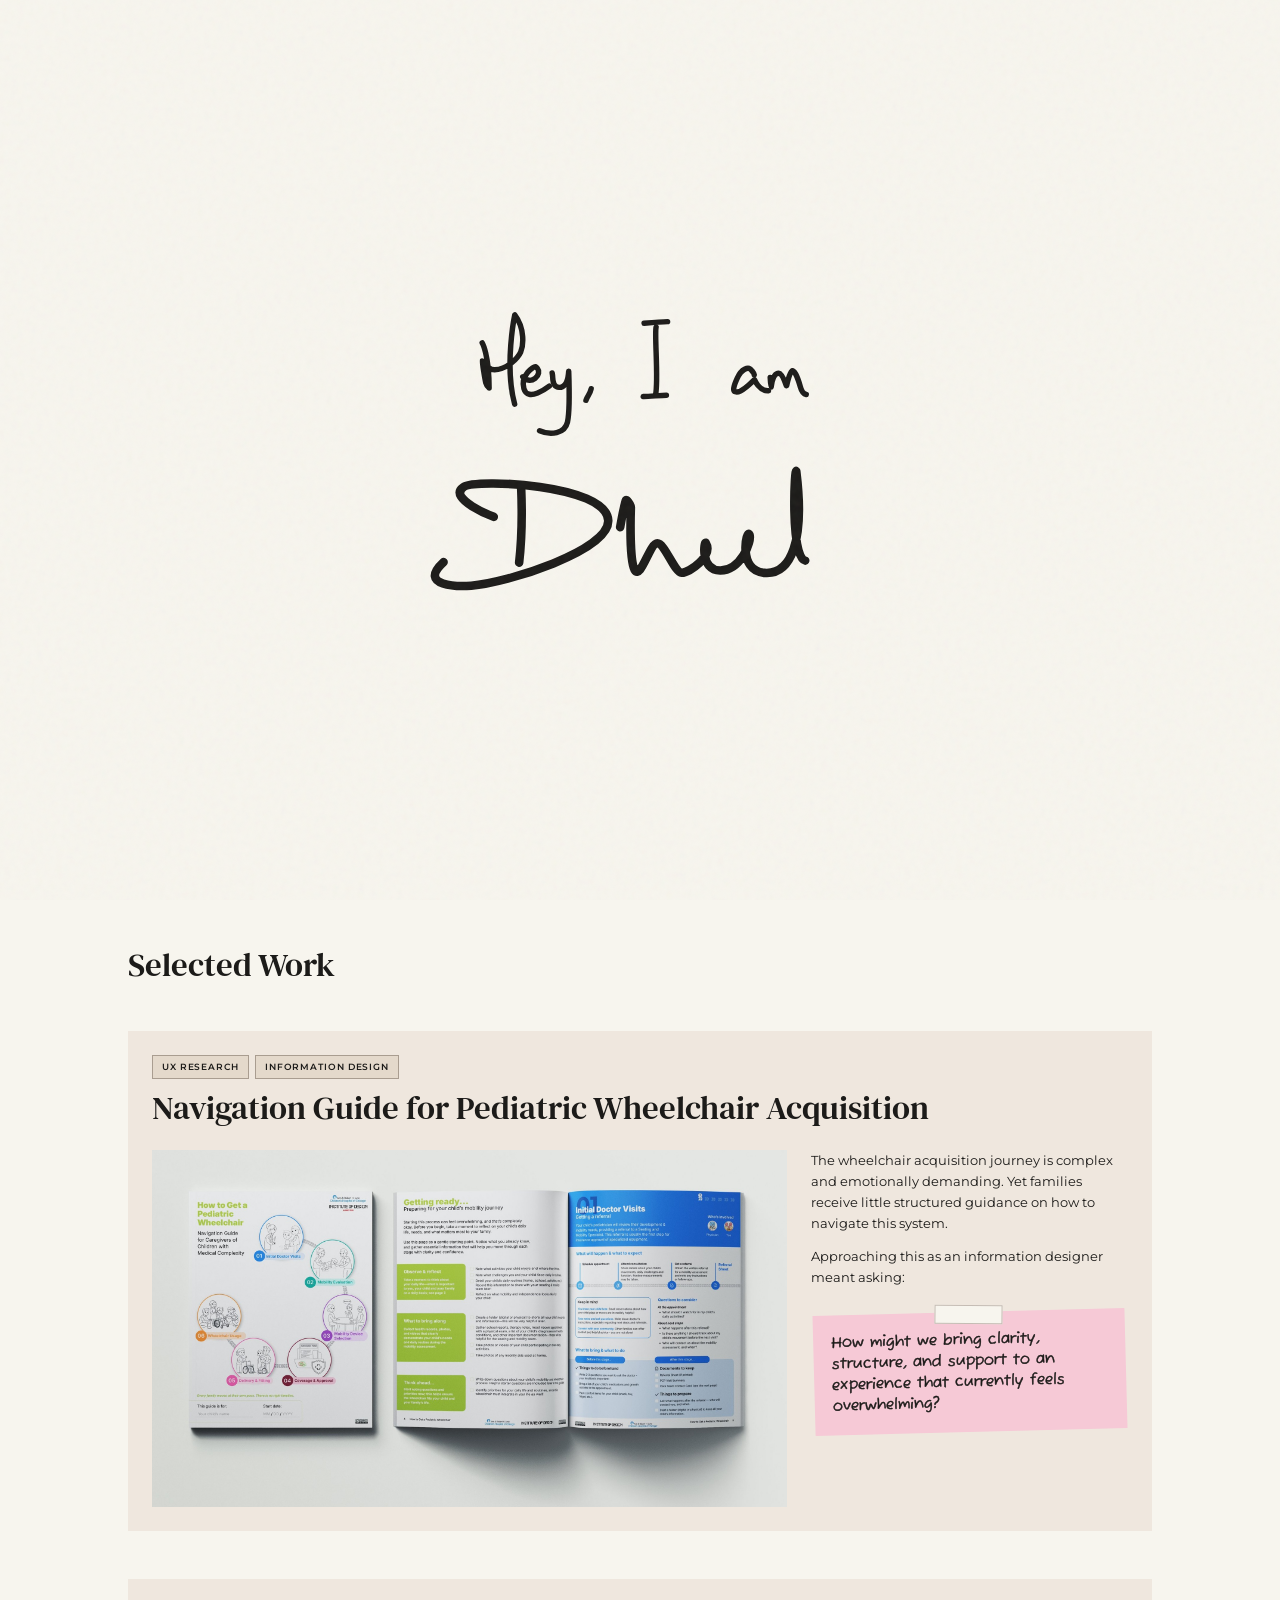
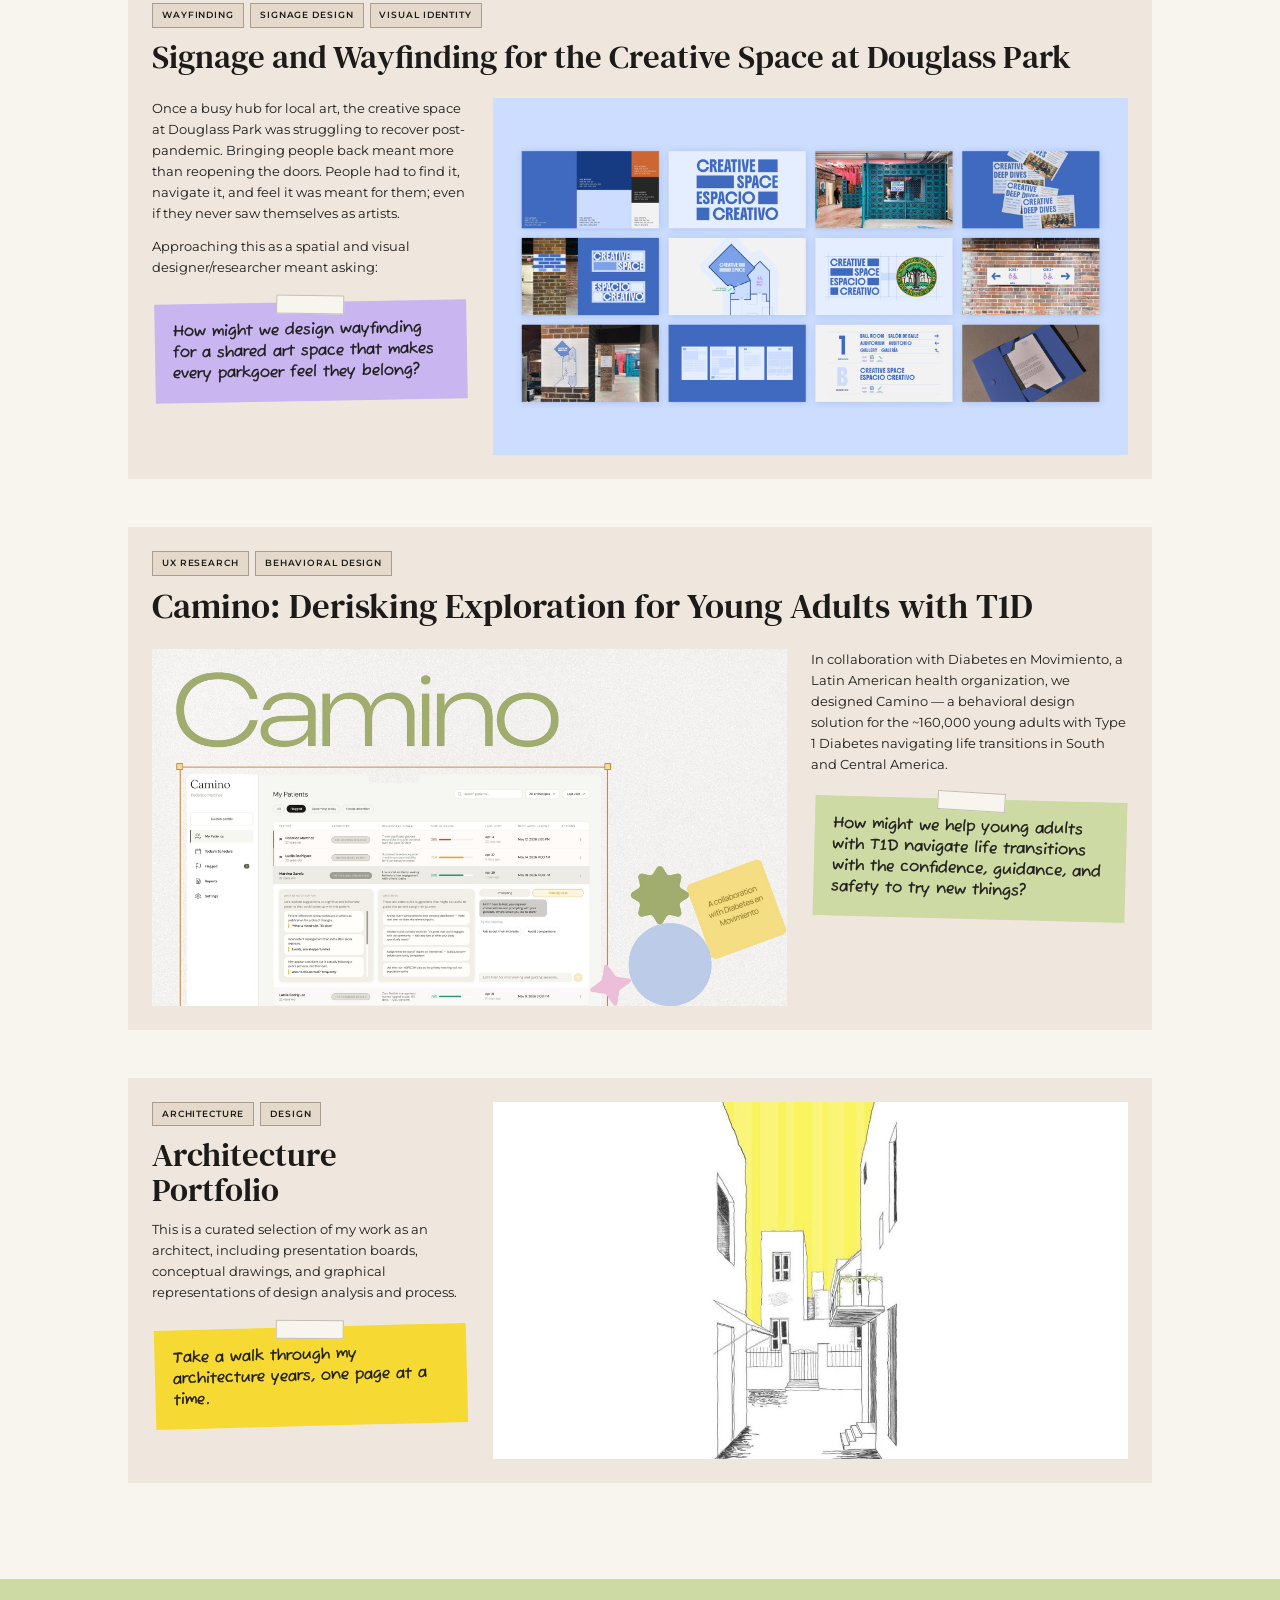
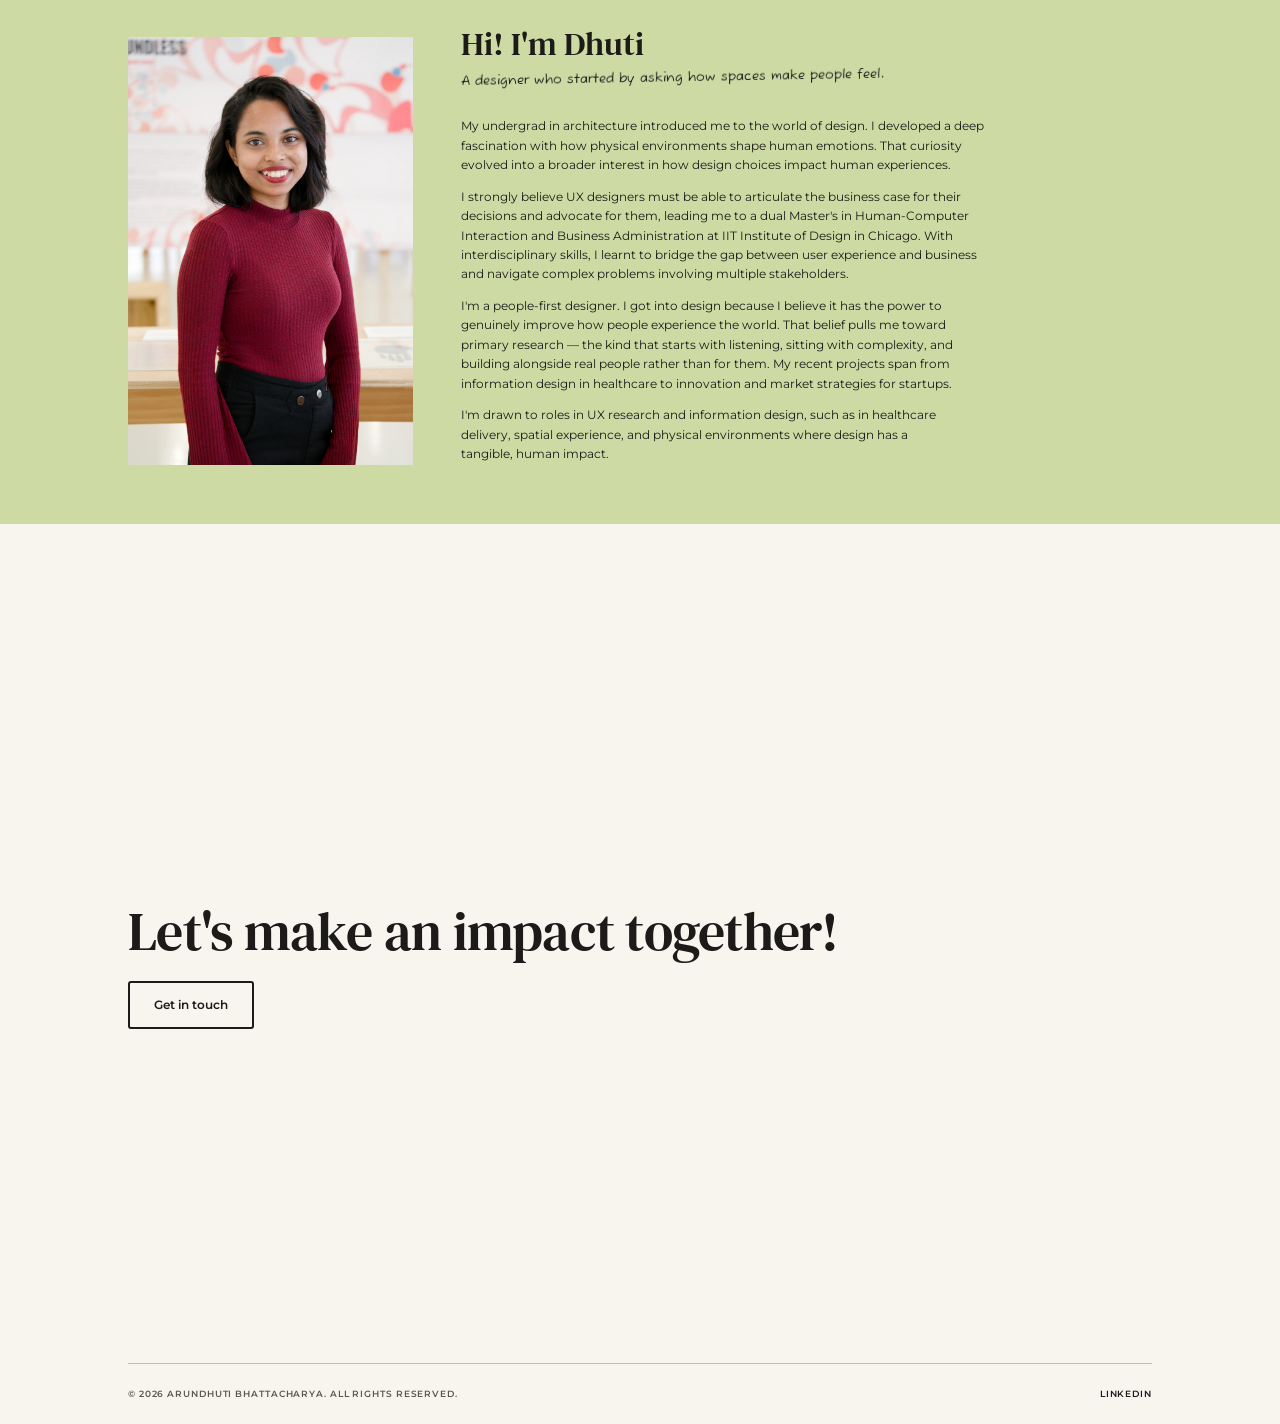
==== commit 9f82b687: "Showcase card updates" ====
--- a/index.html
+++ b/index.html
@@ -198,7 +198,7 @@
 
                     <p class="showcase-desc showcase-desc--lead">Approaching this as an information designer meant
                         asking:</p>
-                    <p class="showcase-hmw showcase-hmw--blue">How might we bring clarity, structure, and support to an
+                    <p class="showcase-hmw showcase-hmw--pink">How might we bring clarity, structure, and support to an
                         experience that
                         currently feels overwhelming?</p>
                 </div>
@@ -303,8 +303,39 @@
                 </div>
             </div>
 
+            <!-- Showcase — Creative Space at Douglass Park -->
+            <div class="showcase-item showcase-item--split reverse">
+                <div class="showcase-head">
+                    <div class="showcase-meta showcase-tags">
+                        <span class="showcase-tag">Wayfinding</span>
+                        <span class="showcase-tag">Signage Design</span>
+                        <span class="showcase-tag">Visual Identity</span>
+                    </div>
+                    <h3 class="showcase-title"><a href="douglass-park.html" class="showcase-link">Signage and Wayfinding
+                            for the Creative Space at
+                            Douglass Park</a></h3>
+                </div>
+                <div class="showcase-visuals">
+                    <div class="showcase-image-container">
+                        <img src="assets/douglass-park/identity-overview.jpg"
+                            alt="Creative Space visual identity and bilingual wayfinding signage" class="showcase-img">
+                    </div>
+                </div>
+                <div class="showcase-info">
+                    <p class="showcase-desc">Once a busy hub for local art, the creative space at Douglass Park was
+                        struggling to recover post-pandemic. Bringing people back meant more than reopening the doors.
+                        People had to find it, navigate it, and feel it was meant for them; even if they never saw
+                        themselves as artists.</p>
+
+                    <p class="showcase-desc showcase-desc--lead">Approaching this as a spatial and visual
+                        designer/researcher meant asking:</p>
+                    <p class="showcase-hmw showcase-hmw--lilac">How might we design wayfinding for
+                        a shared art space that makes every parkgoer feel they belong?</p>
+                </div>
+            </div>
+
             <!-- Showcase 4 — Camino -->
-            <div class="showcase-item showcase-item--split reverse">
+            <div class="showcase-item showcase-item--split">
                 <div class="showcase-head">
                     <div class="showcase-meta showcase-tags">
                         <span class="showcase-tag">UX Research</span>
@@ -327,32 +358,6 @@
                     <p class="showcase-hmw showcase-hmw--green">How might we help young adults with T1D navigate life
                         transitions with the
                         confidence, guidance, and safety to try new things?</p>
-                </div>
-            </div>
-
-            <!-- Showcase — Creative Space at Douglass Park -->
-            <div class="showcase-item showcase-item--split">
-                <div class="showcase-head">
-                    <div class="showcase-meta showcase-tags">
-                        <span class="showcase-tag">Participatory Research</span>
-                        <span class="showcase-tag">Wayfinding Design</span>
-                    </div>
-                    <h3 class="showcase-title"><a href="douglass-park.html" class="showcase-link">Signage and Wayfinding
-                            for the Creative Space at
-                            Douglass Park</a></h3>
-                </div>
-                <div class="showcase-visuals">
-                    <div class="showcase-image-container">
-                        <img src="assets/douglass-park/identity-overview.jpg"
-                            alt="Creative Space visual identity and bilingual wayfinding signage" class="showcase-img">
-                    </div>
-                </div>
-                <div class="showcase-info">
-                    <p class="showcase-desc">With the Chicago Park District, we explored how local artists and
-                        community members participate in and navigate a shared artmaking space, and piloted a
-                        bilingual wayfinding system shaped by research, park staff and artists.</p>
-                    <p class="showcase-hmw showcase-hmw--lilac">How might we design wayfinding for
-                        a shared art space that makes every parkgoer feel they belong?</p>
                 </div>
             </div>
 
--- a/styles.css
+++ b/styles.css
@@ -814,6 +814,10 @@
     background: linear-gradient(180deg, #E4EFFC 0%, #D2E4F9 100%);
 }
 
+.showcase-hmw--pink {
+    background: linear-gradient(180deg, #FBE1E8 0%, #F6C9D6 100%);
+}
+
 /* Lilac sticky note variant (Douglass Park card) — echoes the purple restroom icons on the signage. */
 .showcase-hmw--lilac {
     background: linear-gradient(180deg, #E6DCF8 0%, #D7C8F4 100%);
--- a/sketchbook.css
+++ b/sketchbook.css
@@ -355,6 +355,10 @@
     background: #C9B6F0;
 }
 
+.showcase-hmw--pink {
+    background: #F6C9D6;
+}
+
 /* "View case study" cursor pill */
 .view-cursor {
     background-color: var(--ink);
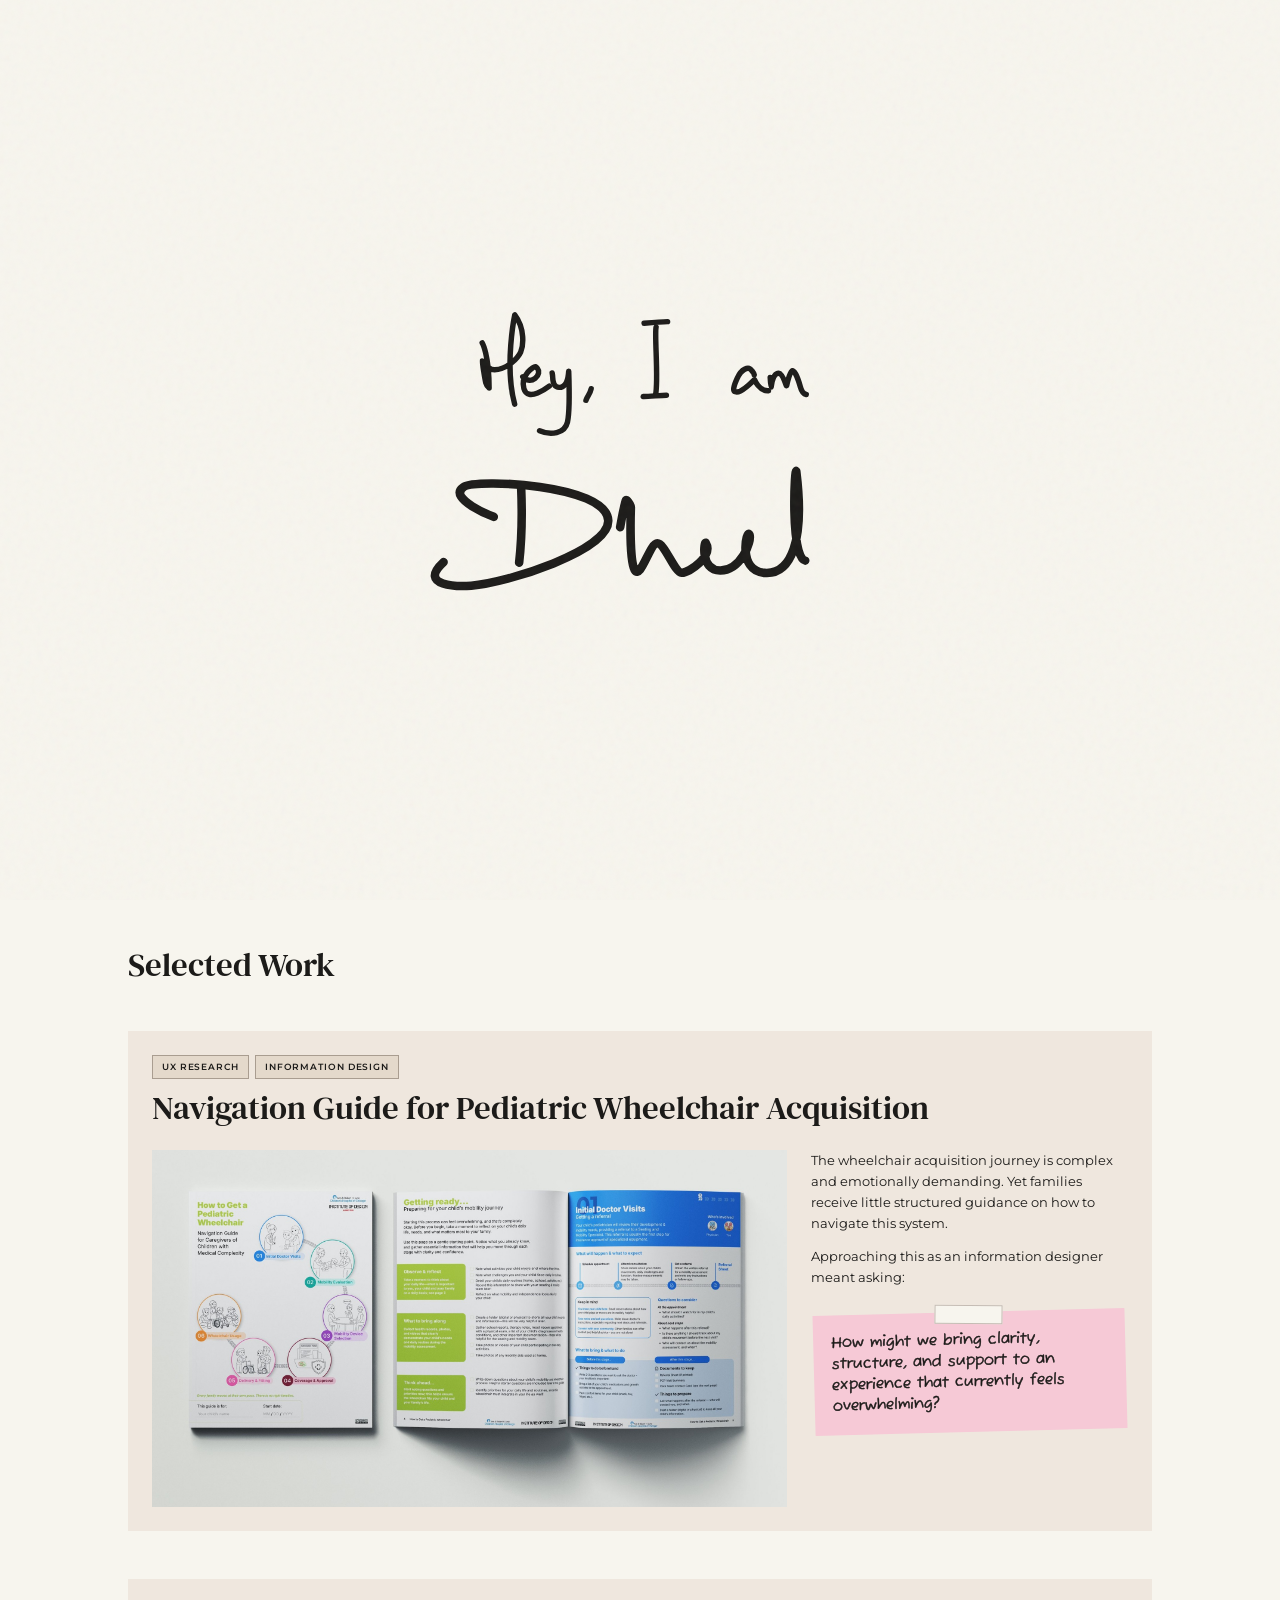
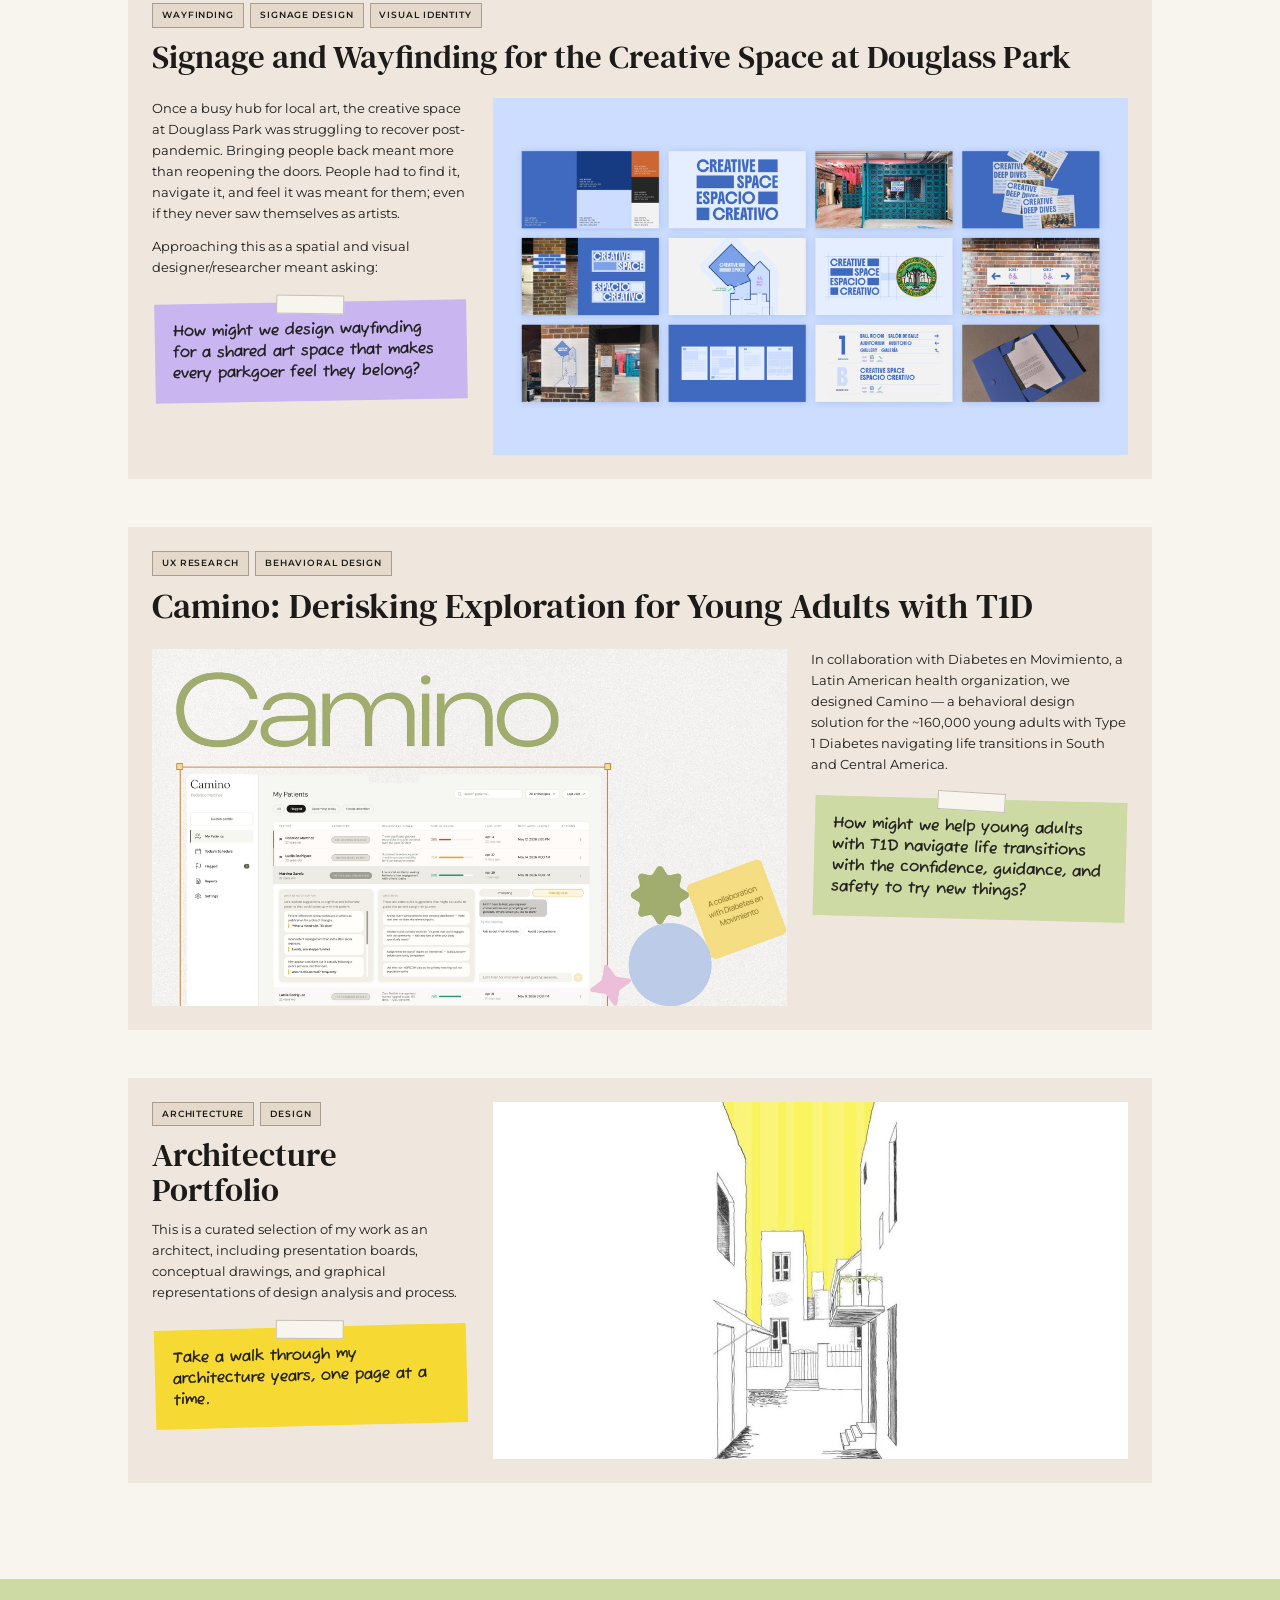
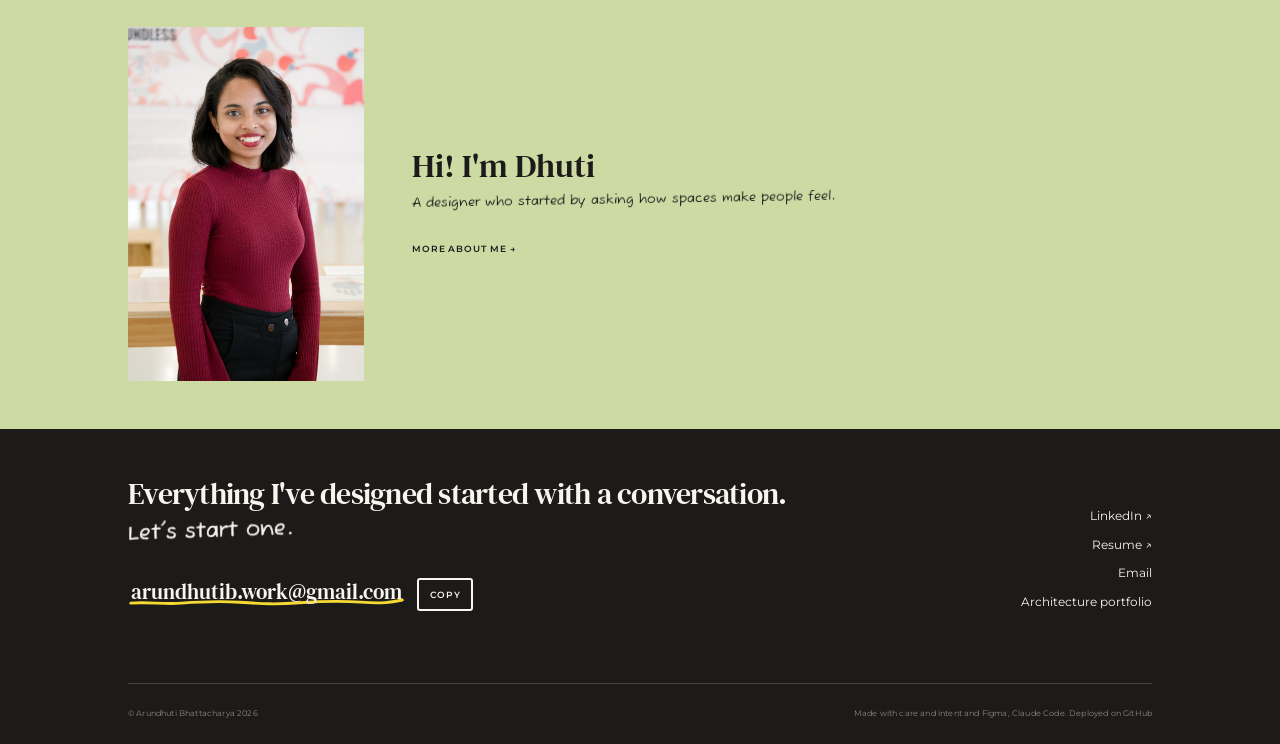
==== commit bd4f0956: "About page and footer update Co-Authored-By: Claude Opus 5.5 <noreply@anthropic.com>" ====
--- a/index.html
+++ b/index.html
@@ -91,7 +91,7 @@
                 </a>
             </li>
             <li>
-                <a href="#about" class="nav-word-link" aria-label="About">
+                <a href="about.html" class="nav-word-link" aria-label="About">
                     <svg class="nav-word" viewBox="0 -15.05 298.43 106.5" xmlns="http://www.w3.org/2000/svg"
                         aria-hidden="true">
                         <path d="M263.3,9.67s-3.96,50.65.86,69.74" />
@@ -392,39 +392,32 @@
             <div class="about-text">
                 <h2>Hi! I'm Dhuti</h2>
                 <h3 class="about-subtitle">A designer who started by asking how spaces make people feel.</h3>
-                <p>My undergrad in architecture introduced me to the world of design. I developed a deep fascination
-                    with
-                    how physical environments shape human emotions. That curiosity evolved into a broader interest in
-                    how
-                    design choices impact human&nbsp;experiences.</p>
-                <p>I strongly believe UX designers must be able to articulate the business case for their decisions and
-                    advocate for them, leading me to a dual Master's in Human-Computer Interaction and Business
-                    Administration at IIT Institute of Design in Chicago. With interdisciplinary skills, I learnt to
-                    bridge
-                    the gap between user experience and business and navigate complex problems involving
-                    multiple&nbsp;stakeholders.</p>
-                <p>I'm a people-first designer. I got into design because I believe it has the power to genuinely
-                    improve
-                    how people experience the world. That belief pulls me toward primary research — the kind that starts
-                    with listening, sitting with complexity, and building alongside real people rather than for them. My
-                    recent projects span from information design in healthcare to innovation and market strategies
-                    for&nbsp;startups.</p>
-                <p>I'm drawn to roles in UX research and information design, such as in healthcare delivery, spatial
-                    experience, and physical environments where design has a tangible, human&nbsp;impact.</p>
+                <a href="about.html" class="about-more">More about me →</a>
             </div>
         </div>
     </section>
 
     <footer id="contact" class="footer">
-        <div class="footer-content">
-            <h2>Let's make an impact together!</h2>
-            <a href="mailto:arundhutib.work@gmail.com" class="contact-btn">Get in touch</a>
+        <div class="footer-main">
+            <div class="footer-cta">
+                <h2 class="footer-statement">Everything I've designed started with a conversation.</h2>
+                <p class="footer-hand">Let's start one.</p>
+                <div class="footer-email-row">
+                    <a href="mailto:arundhutib.work@gmail.com" class="footer-email">arundhutib.work@gmail.com</a>
+                    <button type="button" class="footer-copy" data-copy="arundhutib.work@gmail.com">Copy</button>
+                </div>
+            </div>
+            <ul class="footer-links">
+                <li><a href="https://www.linkedin.com/in/arundhuti-bhattacharya" target="_blank" rel="noopener">LinkedIn
+                        ↗</a></li>
+                <li><a href="assets/Arundhuti_Bhattacharya_Resume.pdf" target="_blank" rel="noopener">Resume ↗</a></li>
+                <li><a href="mailto:arundhutib.work@gmail.com">Email</a></li>
+                <li><a href="portfolio-flipbook.html">Architecture portfolio</a></li>
+            </ul>
         </div>
         <div class="footer-bottom">
-            <p>&copy; 2026 Arundhuti Bhattacharya. All rights reserved.</p>
-            <div class="socials">
-                <a href="https://www.linkedin.com/in/arundhuti-bhattacharya">LinkedIn</a>
-            </div>
+            <p>&copy; Arundhuti Bhattacharya 2026</p>
+            <p>Made with care and intent and Figma, Claude Code. Deployed on GitHub</p>
         </div>
     </footer>
 
--- a/styles.css
+++ b/styles.css
@@ -32,7 +32,8 @@
     --accent: #FFFFFF;
     --on-accent: #FFFFFF;
     --border-color: rgba(179, 179, 179, 0.35);
-    --highlight-color: #EE6270; /* softer tint of crimson #E61E32 (30% toward white) for dark mode */
+    --highlight-color: #EE6270;
+    /* softer tint of crimson #E61E32 (30% toward white) for dark mode */
     --bg-secondary: #1F1F1F;
     --title-color: #FFFFFF;
     --text-desc: rgba(255, 255, 255, 0.8);
@@ -763,7 +764,7 @@
     margin-bottom: 1rem;
 }
 
-.showcase-desc--lead + .showcase-hmw {
+.showcase-desc--lead+.showcase-hmw {
     margin-top: 0;
 }
 
@@ -890,7 +891,7 @@
     margin-bottom: 0.5rem;
 }
 
-.about-subtitle {
+.about-content .about-subtitle {
     font-size: 1.4rem;
     color: var(--highlight-color);
     margin-bottom: 2.5rem;
@@ -909,50 +910,277 @@
     margin-bottom: 1.25rem;
 }
 
+.about-more {
+    display: inline-block;
+    font-weight: 600;
+}
+
+/* About page */
+.about-page {
+    /* Clears the fixed navbar */
+    padding-top: 4.5rem;
+}
+
+.about-page-title {
+    font-size: 3rem;
+    margin-bottom: 0.5rem;
+}
+
+.about-beyond {
+    padding: 6rem var(--gutter);
+}
+
+.about-beyond h2 {
+    font-size: 2.2rem;
+    line-height: 1.2;
+    margin-bottom: 1.5rem;
+}
+
+.about-beyond-note {
+    max-width: 40rem;
+    margin-bottom: 2.5rem;
+}
+
+/* Beyond work: photo prints fanned like the case-study insight cards. Hovering or
+   focusing a print straightens it and lifts it above the rest. Positions are percentages
+   of the fan and sizes are in cqw, so the whole fan scales as one piece. */
+.beyond-fan {
+    position: relative;
+    list-style: none;
+    container-type: inline-size;
+    aspect-ratio: 100 / 54;
+}
+
+.beyond-card {
+    --rot: 0deg;
+    position: absolute;
+    /* Polaroid proportions: an even slim frame on three sides, a deeper strip below */
+    padding: 1.2cqw 1.2cqw 0;
+    background: var(--bg-color);
+    border: 1px solid var(--text-main);
+    border-radius: 2px;
+    transform: rotate(var(--rot));
+    transition: transform 0.35s cubic-bezier(0.2, 0.8, 0.2, 1);
+    outline: none;
+}
+
+.beyond-card--portrait {
+    width: 20%;
+}
+
+.beyond-card--landscape {
+    width: 27%;
+}
+
+.beyond-card--wide {
+    width: 29%;
+}
+
+/* One overlapping pile. Overlaps only ever cover a photo, never a caption or a face:
+   prints that sit lower in the pile tuck their top or side edge under a neighbour,
+   and captions are short and left-aligned, so the strip under each photo stays clear.
+   Order: balloons, pani puri, Open House, bachata friends, sourdough, mid-turn. */
+.beyond-card:nth-child(1) {
+    --rot: -5deg;
+    left: 8%;
+    top: 8%;
+    z-index: 5;
+}
+
+.beyond-card:nth-child(2) {
+    --rot: 3deg;
+    left: 32%;
+    top: 22%;
+    z-index: 4;
+}
+
+.beyond-card:nth-child(3) {
+    --rot: -3deg;
+    left: 58%;
+    top: 0;
+    z-index: 7;
+}
+
+.beyond-card:nth-child(4) {
+    --rot: 4deg;
+    left: 6%;
+    top: 45%;
+    z-index: 1;
+}
+
+.beyond-card:nth-child(5) {
+    --rot: -3deg;
+    left: 48%;
+    top: 34%;
+    z-index: 5;
+}
+
+.beyond-card:nth-child(6) {
+    --rot: 4deg;
+    left: 69.5%;
+    top: 45%;
+    z-index: 6;
+}
+
+.beyond-card:hover,
+.beyond-card:focus-visible {
+    z-index: 10;
+    transform: translateY(-4%) rotate(0deg) scale(1.05);
+}
+
+.beyond-card:focus-visible {
+    outline: 2px solid var(--text-main);
+    outline-offset: 4px;
+}
+
+.beyond-img {
+    width: 100%;
+    object-fit: cover;
+    display: block;
+    /* Photo set into the frame, with a faint warm instant-film tone that clears on hover */
+    outline: 1px solid rgba(0, 0, 0, 0.2);
+    outline-offset: -1px;
+    filter: saturate(0.9) sepia(0.08) contrast(0.97);
+    transition: filter 0.35s ease;
+}
+
+.beyond-card:hover .beyond-img,
+.beyond-card:focus-visible .beyond-img {
+    filter: none;
+}
+
+.beyond-card--portrait .beyond-img {
+    aspect-ratio: 3 / 4;
+}
+
+.beyond-card--landscape .beyond-img {
+    aspect-ratio: 4 / 3;
+}
+
+.beyond-card--wide .beyond-img {
+    aspect-ratio: 16 / 9;
+}
+
+.beyond-caption {
+    padding: 1.1cqw 0 2.4cqw;
+    font-size: 1.4cqw;
+}
+
+@media (prefers-reduced-motion: reduce) {
+    .beyond-card {
+        transition: none;
+    }
+}
+
+@media (max-width: 768px) {
+    .about-beyond {
+        padding: 4rem var(--gutter);
+    }
+
+    /* Too narrow to read a fan: two columns of prints, still slightly tilted */
+    .beyond-fan {
+        aspect-ratio: auto;
+        display: grid;
+        grid-template-columns: repeat(2, minmax(0, 1fr));
+        gap: 1.5rem 1rem;
+        align-items: start;
+        container-type: normal;
+    }
+
+    .beyond-card,
+    .beyond-card--portrait,
+    .beyond-card--landscape,
+    .beyond-card--wide {
+        position: static;
+        width: auto;
+        padding: 0.6rem 0.6rem 0;
+        transform: rotate(calc(var(--rot) / 2));
+    }
+
+    .beyond-card:hover,
+    .beyond-card:focus-visible {
+        transform: none;
+    }
+
+    .beyond-caption {
+        padding: 0.5rem 0 1.1rem;
+        font-size: 1rem;
+    }
+}
+
 /* Footer */
 .footer {
-    padding: 4rem var(--gutter);
-    min-height: 100vh;
-    display: flex;
-    flex-direction: column;
-}
-
-.footer-content {
-    flex: 1;
-    display: flex;
-    flex-direction: column;
-    align-items: flex-start;
-    justify-content: center;
-    text-align: left;
-    margin-bottom: 0;
-}
-
-.footer h2 {
-    font-size: clamp(3rem, 6vw, 5rem);
-    margin-bottom: 4rem;
-}
-
-.contact-btn {
+    padding: 6rem var(--gutter) 2rem;
+    border-top: 1px solid var(--border-color);
+}
+
+/* Closing note + email on the left, link columns on the right */
+.footer-main {
+    display: grid;
+    grid-template-columns: minmax(0, 1.6fr) minmax(0, 1fr);
+    gap: 4rem;
+    align-items: start;
+    padding-bottom: 6rem;
+}
+
+.footer-statement {
+    font-size: clamp(1.75rem, 2.6vw, 2.5rem);
+    line-height: 1.1;
+}
+
+/* One line on desktop: it runs on past the left column, above the bottom-aligned links */
+@media (min-width: 1025px) {
+    .footer-statement {
+        white-space: nowrap;
+        width: max-content;
+    }
+}
+
+.footer-hand {
     display: inline-block;
-    padding: 1.2rem 4rem;
+    margin-top: 1rem;
+    font-size: 1.75rem;
+    transform: rotate(-2deg);
+}
+
+.footer-email-row {
+    display: flex;
+    flex-wrap: wrap;
+    align-items: center;
+    gap: 1rem;
+    margin-top: 3rem;
+}
+
+.footer-email {
+    font-size: clamp(1.25rem, 2.2vw, 1.75rem);
+    overflow-wrap: anywhere;
+}
+
+.footer-copy {
+    padding: 0.4rem 0.9rem;
     border: 1px solid var(--contact-btn-border);
     border-radius: 6.25rem;
-    font-family: var(--font-serif);
-    font-style: italic;
-    font-size: 1.35rem;
-    transition: all 0.4s cubic-bezier(0.16, 1, 0.3, 1);
-}
-
-.contact-btn:hover {
-    background: var(--highlight-color);
-    color: var(--on-accent);
-    border-color: var(--highlight-color);
+    background: transparent;
+    color: var(--text-main);
+    font: inherit;
+    font-size: 0.75rem;
+    cursor: pointer;
+}
+
+.footer-links {
+    list-style: none;
+    display: grid;
+    gap: 0.75rem;
+    justify-items: end;
+    align-self: end;
 }
 
 .footer-bottom {
     display: flex;
+    flex-wrap: wrap;
     justify-content: space-between;
     align-items: center;
+    gap: 1rem;
     padding-top: 2rem;
     border-top: 1px solid var(--border-color);
     font-size: 0.85rem;
@@ -960,10 +1188,20 @@
     letter-spacing: 0.05em;
 }
 
-.socials {
-    display: flex;
-    gap: 3rem;
-    text-transform: uppercase;
+@media (max-width: 768px) {
+    .footer {
+        padding-top: 4rem;
+    }
+
+    .footer-main {
+        grid-template-columns: 1fr;
+        gap: 3rem;
+        padding-bottom: 4rem;
+    }
+
+    .footer-links {
+        justify-items: start;
+    }
 }
 
 /* Chatbot Widget */
@@ -1284,10 +1522,6 @@
         gap: 1.5rem;
     }
 
-    .footer h2 {
-        font-size: 3.5rem;
-    }
-
     .about-content {
         flex-direction: column;
         text-align: center;
@@ -1408,7 +1642,7 @@
 }
 
 /* Cover image sits right under the hero */
-.cs-hero + .cs-img {
+.cs-hero+.cs-img {
     margin-top: 0;
     margin-bottom: 5rem;
 }
@@ -1581,7 +1815,7 @@
 }
 
 /* Section names (Summary, Problem…) in a softened tint of the highlight red */
-.cs-section > .cs-eyebrow {
+.cs-section>.cs-eyebrow {
     font-size: 0.85rem;
     font-weight: 600;
     color: color-mix(in srgb, var(--highlight-color) 75%, var(--bg-color));
@@ -1736,11 +1970,45 @@
     outline: none;
 }
 
-.cs-insight:nth-child(1) { --card-bg: #EBBFDC; --rot: 0deg;  left: 0;   top: 4%; z-index: 1; }
-.cs-insight:nth-child(2) { --card-bg: #FFE39B; --rot: -4deg; left: 11%; top: 11%; z-index: 2; }
-.cs-insight:nth-child(3) { --card-bg: #BACBEA; --rot: 2deg;  left: 26%; top: 1%; z-index: 3; }
-.cs-insight:nth-child(4) { --card-bg: #AAB97E; --rot: -1deg; left: 41%; top: 9%; z-index: 4; }
-.cs-insight:nth-child(5) { --card-bg: #FFE39B; --rot: 4deg;  left: 56%; top: 3%; z-index: 5; }
+.cs-insight:nth-child(1) {
+    --card-bg: #EBBFDC;
+    --rot: 0deg;
+    left: 0;
+    top: 4%;
+    z-index: 1;
+}
+
+.cs-insight:nth-child(2) {
+    --card-bg: #FFE39B;
+    --rot: -4deg;
+    left: 11%;
+    top: 11%;
+    z-index: 2;
+}
+
+.cs-insight:nth-child(3) {
+    --card-bg: #BACBEA;
+    --rot: 2deg;
+    left: 26%;
+    top: 1%;
+    z-index: 3;
+}
+
+.cs-insight:nth-child(4) {
+    --card-bg: #AAB97E;
+    --rot: -1deg;
+    left: 41%;
+    top: 9%;
+    z-index: 4;
+}
+
+.cs-insight:nth-child(5) {
+    --card-bg: #FFE39B;
+    --rot: 4deg;
+    left: 56%;
+    top: 3%;
+    z-index: 5;
+}
 
 /* Three-card fan (Douglass Park guiding questions): wider cards spread across the full width.
    Desktop only — below 768px the fan stacks like the five-card version. */
@@ -1749,10 +2017,27 @@
         aspect-ratio: 1807 / 580;
     }
 
-    .cs-insights--3 .cs-insight { width: 35%; }
-    .cs-insights--3 .cs-insight:nth-child(1) { --rot: -2deg; left: 0.5%; top: 7%; }
-    .cs-insights--3 .cs-insight:nth-child(2) { --rot: 2deg;  left: 32.5%; top: 1%; }
-    .cs-insights--3 .cs-insight:nth-child(3) { --rot: -1deg; left: 64.5%; top: 9%; }
+    .cs-insights--3 .cs-insight {
+        width: 35%;
+    }
+
+    .cs-insights--3 .cs-insight:nth-child(1) {
+        --rot: -2deg;
+        left: 0.5%;
+        top: 7%;
+    }
+
+    .cs-insights--3 .cs-insight:nth-child(2) {
+        --rot: 2deg;
+        left: 32.5%;
+        top: 1%;
+    }
+
+    .cs-insights--3 .cs-insight:nth-child(3) {
+        --rot: -1deg;
+        left: 64.5%;
+        top: 9%;
+    }
 }
 
 /* Staggered fan (Camino): cards alternate high and low so each one shows a full-width
@@ -1763,12 +2048,39 @@
         aspect-ratio: 1807 / 900;
     }
 
-    .cs-insights--staggered .cs-insight { height: 62.5%; }
-    .cs-insights--staggered .cs-insight:nth-child(1) { --rot: -1deg; left: 0;   top: 3%; }
-    .cs-insights--staggered .cs-insight:nth-child(2) { --rot: 2deg;  left: 13%; top: 33%; }
-    .cs-insights--staggered .cs-insight:nth-child(3) { --rot: -2deg; left: 28%; top: 2%; }
-    .cs-insights--staggered .cs-insight:nth-child(4) { --rot: 1deg;  left: 42%; top: 34%; }
-    .cs-insights--staggered .cs-insight:nth-child(5) { --rot: 3deg;  left: 56%; top: 4%; }
+    .cs-insights--staggered .cs-insight {
+        height: 62.5%;
+    }
+
+    .cs-insights--staggered .cs-insight:nth-child(1) {
+        --rot: -1deg;
+        left: 0;
+        top: 3%;
+    }
+
+    .cs-insights--staggered .cs-insight:nth-child(2) {
+        --rot: 2deg;
+        left: 13%;
+        top: 33%;
+    }
+
+    .cs-insights--staggered .cs-insight:nth-child(3) {
+        --rot: -2deg;
+        left: 28%;
+        top: 2%;
+    }
+
+    .cs-insights--staggered .cs-insight:nth-child(4) {
+        --rot: 1deg;
+        left: 42%;
+        top: 34%;
+    }
+
+    .cs-insights--staggered .cs-insight:nth-child(5) {
+        --rot: 3deg;
+        left: 56%;
+        top: 4%;
+    }
 }
 
 .cs-insight:hover,
@@ -1891,7 +2203,7 @@
 }
 
 /* Video captions span the video's width rather than the body-text measure */
-.cs-section > .cs-video + .cs-caption {
+.cs-section>.cs-video+.cs-caption {
     max-width: none;
 }
 
@@ -2008,10 +2320,6 @@
         font-size: 4.5rem;
     }
 
-    .footer h2 {
-        font-size: 5rem;
-    }
-
     .cs-title {
         font-size: 2.15rem;
     }
--- a/sketchbook.css
+++ b/sketchbook.css
@@ -119,9 +119,7 @@
 /* label: tags, nav, metadata */
 .showcase-meta,
 .hero-skills,
-.metric h4,
-.footer-bottom,
-.socials {
+.metric h4 {
     font-family: var(--font-sans);
     font-size: 0.75rem;
     line-height: 1rem;
@@ -411,7 +409,7 @@
 }
 
 /* note: the subtitle is a margin note */
-.about-subtitle {
+.about-content .about-subtitle {
     font-family: var(--font-hand);
     font-style: normal;
     font-weight: 400;
@@ -429,46 +427,121 @@
     margin-bottom: var(--space-4);
 }
 
+.about-more {
+    font-family: var(--font-sans);
+    font-size: 0.75rem;
+    letter-spacing: 0.1em;
+    text-transform: uppercase;
+}
+
+/* About page */
+.about-page-title {
+    font-size: 2.75rem;
+    line-height: 1.05;
+    margin-bottom: var(--space-4);
+}
+
+.about-beyond-note {
+    font-family: var(--font-sans);
+    font-size: 1rem;
+    line-height: 1.625rem;
+}
+
+/* Margin note, like the about subtitle */
+.beyond-caption {
+    font-family: var(--font-hand);
+    line-height: 1.4;
+}
+
+/* Photo prints as plain white instant-film prints, outlined in ink like the rest of
+   the sketchbook (no shadow). Ink captions in both themes. */
+.beyond-card {
+    background: #fdfdfb;
+    border-color: var(--ink);
+    color: var(--ink);
+    --focus: var(--ink);
+}
+
 /* Footer */
+/* Ink block with paper text in both themes; the site variables are re-pointed inside
+   the footer. At night it lifts a step off the ink page so it still reads as a block. */
 .footer {
     padding: var(--space-16) var(--gutter) var(--space-8);
-}
-
-.footer h2 {
-    font-size: 4.5rem;
-    line-height: 0.95;
+    background: var(--ink);
+    border-top: none;
+    color: var(--paper);
+    --text-main: var(--paper);
+    --title-color: var(--paper);
+    --text-muted: #b8b1a6;
+    --border-color: rgba(247, 245, 238, 0.18);
+    --contact-btn-border: var(--paper);
+    --focus: var(--paper);
+}
+
+[data-theme="dark"] .footer {
+    background: #2a2825;
+}
+
+.footer-statement {
     letter-spacing: -0.0625rem;
-    margin-bottom: var(--space-8);
-}
-
-.contact-btn {
-    padding: var(--space-4) var(--space-8);
+}
+
+.footer-hand {
+    font-family: var(--font-hand);
+    -webkit-text-stroke: 0.45px currentColor;
+}
+
+/* Email underlined by hand: one uneven marker stroke (not a repeating wave) that dips,
+   rises and lifts off at the end. The stroke keeps its weight however wide the address is. */
+.footer-email {
+    font-family: var(--font-serif);
+    background: url("data:image/svg+xml,%3Csvg xmlns='http://www.w3.org/2000/svg' viewBox='0 0 300 14' preserveAspectRatio='none'%3E%3Cpath d='M3 8.5C22 6.5 38 10.5 58 8.6S96 5.2 121 7.4 160 10.6 186 8.1 228 4.9 252 7.2 284 7.6 297 4.2' fill='none' stroke='%23f6da33' stroke-width='3' stroke-linecap='round' stroke-linejoin='round' vector-effect='non-scaling-stroke'/%3E%3C/svg%3E") left bottom / 100% 0.5em no-repeat;
+    color: var(--paper);
+    padding: 0 0.15em 0.3em;
+}
+
+.footer-email:hover {
+    text-decoration: none;
+    background: var(--marker);
+    color: var(--ink);
+}
+
+.footer-copy {
     border: 2px solid var(--contact-btn-border);
     border-radius: var(--radius-sm);
     font-family: var(--font-sans);
-    font-style: normal;
+    font-size: 0.75rem;
+    font-weight: 600;
+    letter-spacing: 0.1em;
+    text-transform: uppercase;
+    transition: background-color 0.3s ease, color 0.3s ease;
+}
+
+.footer-copy:hover,
+.footer-copy.is-copied {
+    background: var(--marker);
+    color: var(--ink);
+    border-color: var(--ink);
+}
+
+.footer-links a {
+    font-family: var(--font-sans);
     font-size: 1rem;
     line-height: 1.625rem;
-    font-weight: 600;
-    transition: background-color 0.3s ease, color 0.3s ease, border-color 0.3s ease;
-}
-
-.contact-btn:hover {
-    background: var(--marker);
-    color: var(--ink);
-    border-color: var(--ink);
-    text-decoration: none;
-}
-
+}
+
+/* Small print: quiet on purpose, paper at low strength */
 .footer-bottom {
     padding-top: var(--space-8);
     border-top: 1px solid var(--border-color);
-    color: var(--text-muted);
-}
-
-.socials {
-    gap: var(--space-8);
-}
+    font-family: var(--font-sans);
+    font-size: 0.6875rem;
+    line-height: 1rem;
+    font-weight: 400;
+    letter-spacing: 0.02em;
+    color: rgba(247, 245, 238, 0.5);
+}
+
 
 @media (max-width: 1024px) {
     .showcase-item {
@@ -481,8 +554,7 @@
         gap: var(--space-4);
     }
 
-    .hero-statement-lead,
-    .footer h2 {
+    .hero-statement-lead {
         font-size: 2.75rem;
         line-height: 1.05;
     }
@@ -498,14 +570,13 @@
         gap: var(--space-8);
     }
 
-    .about-subtitle {
+    .about-content .about-subtitle {
         transform-origin: center;
     }
 }
 
 @media (min-width: 1025px) {
-    .hero-statement-lead,
-    .footer h2 {
+    .hero-statement-lead {
         font-size: 4.5rem;
     }
 }
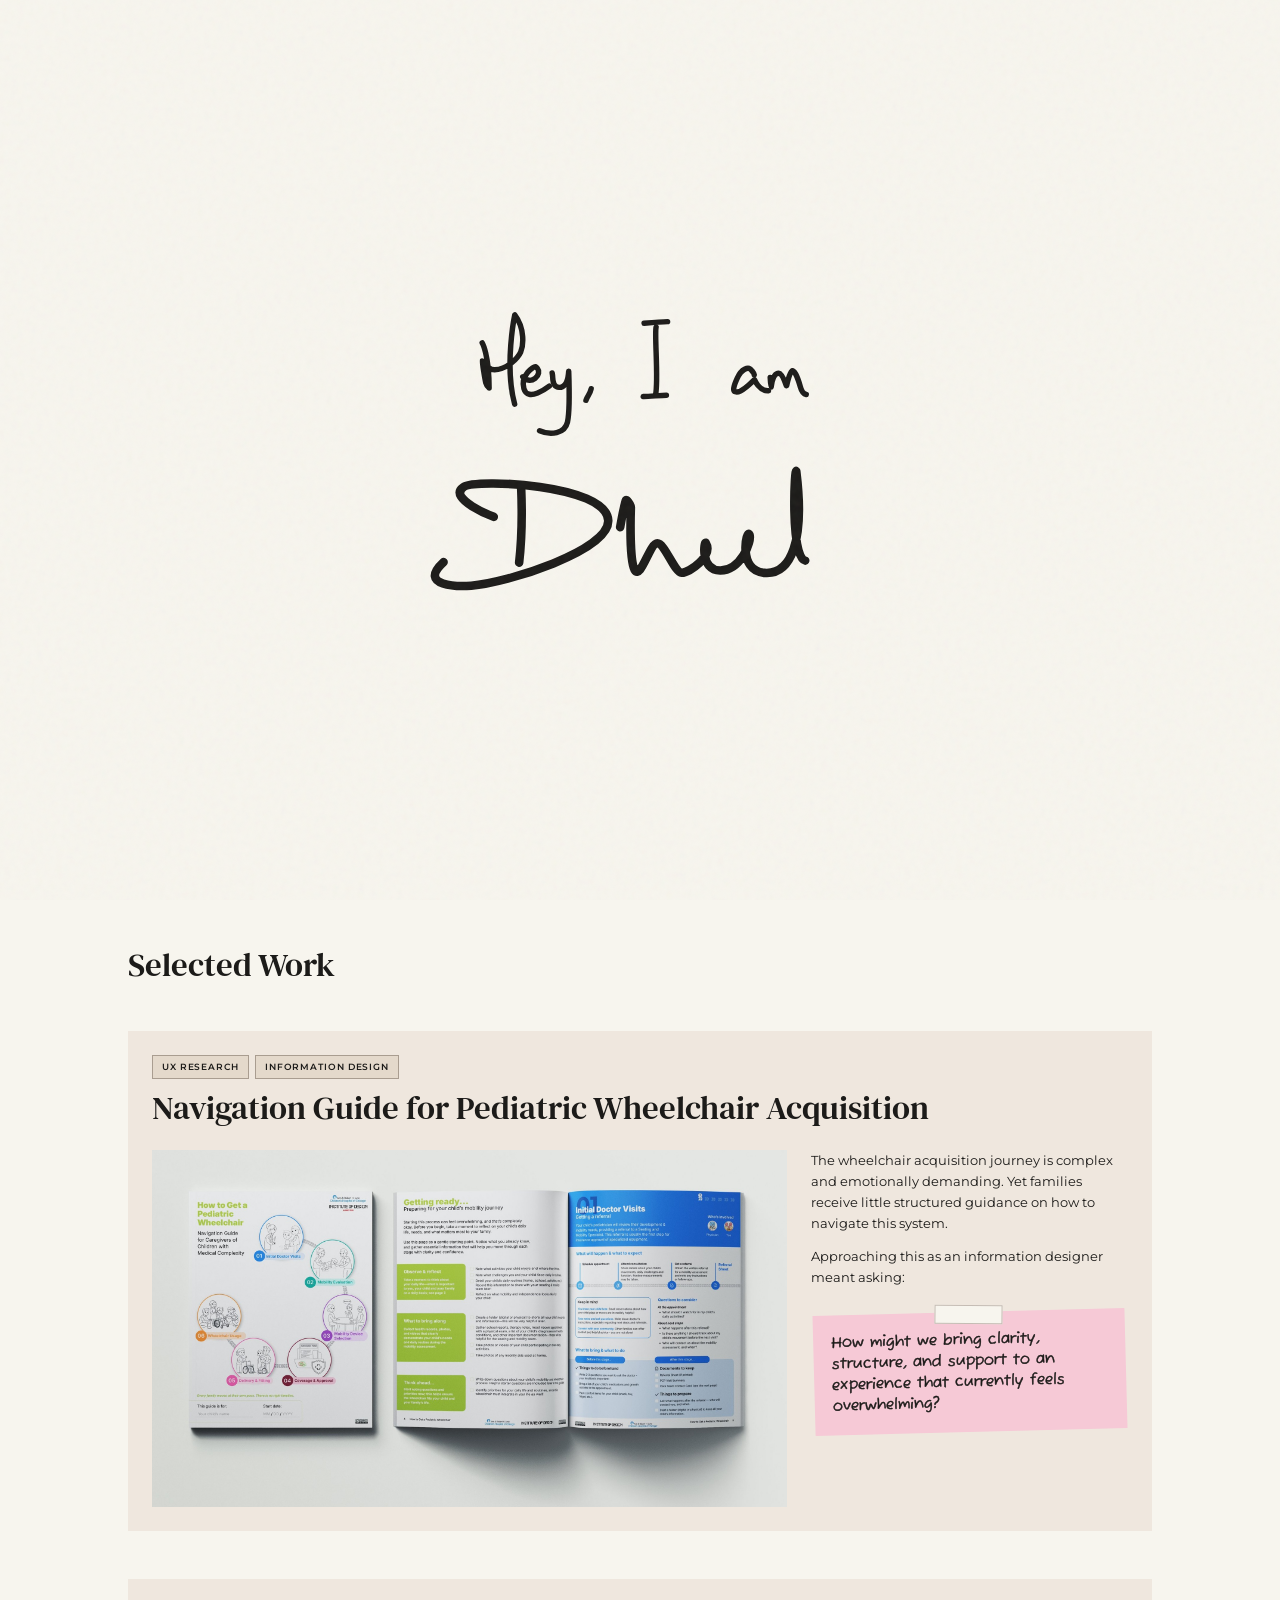
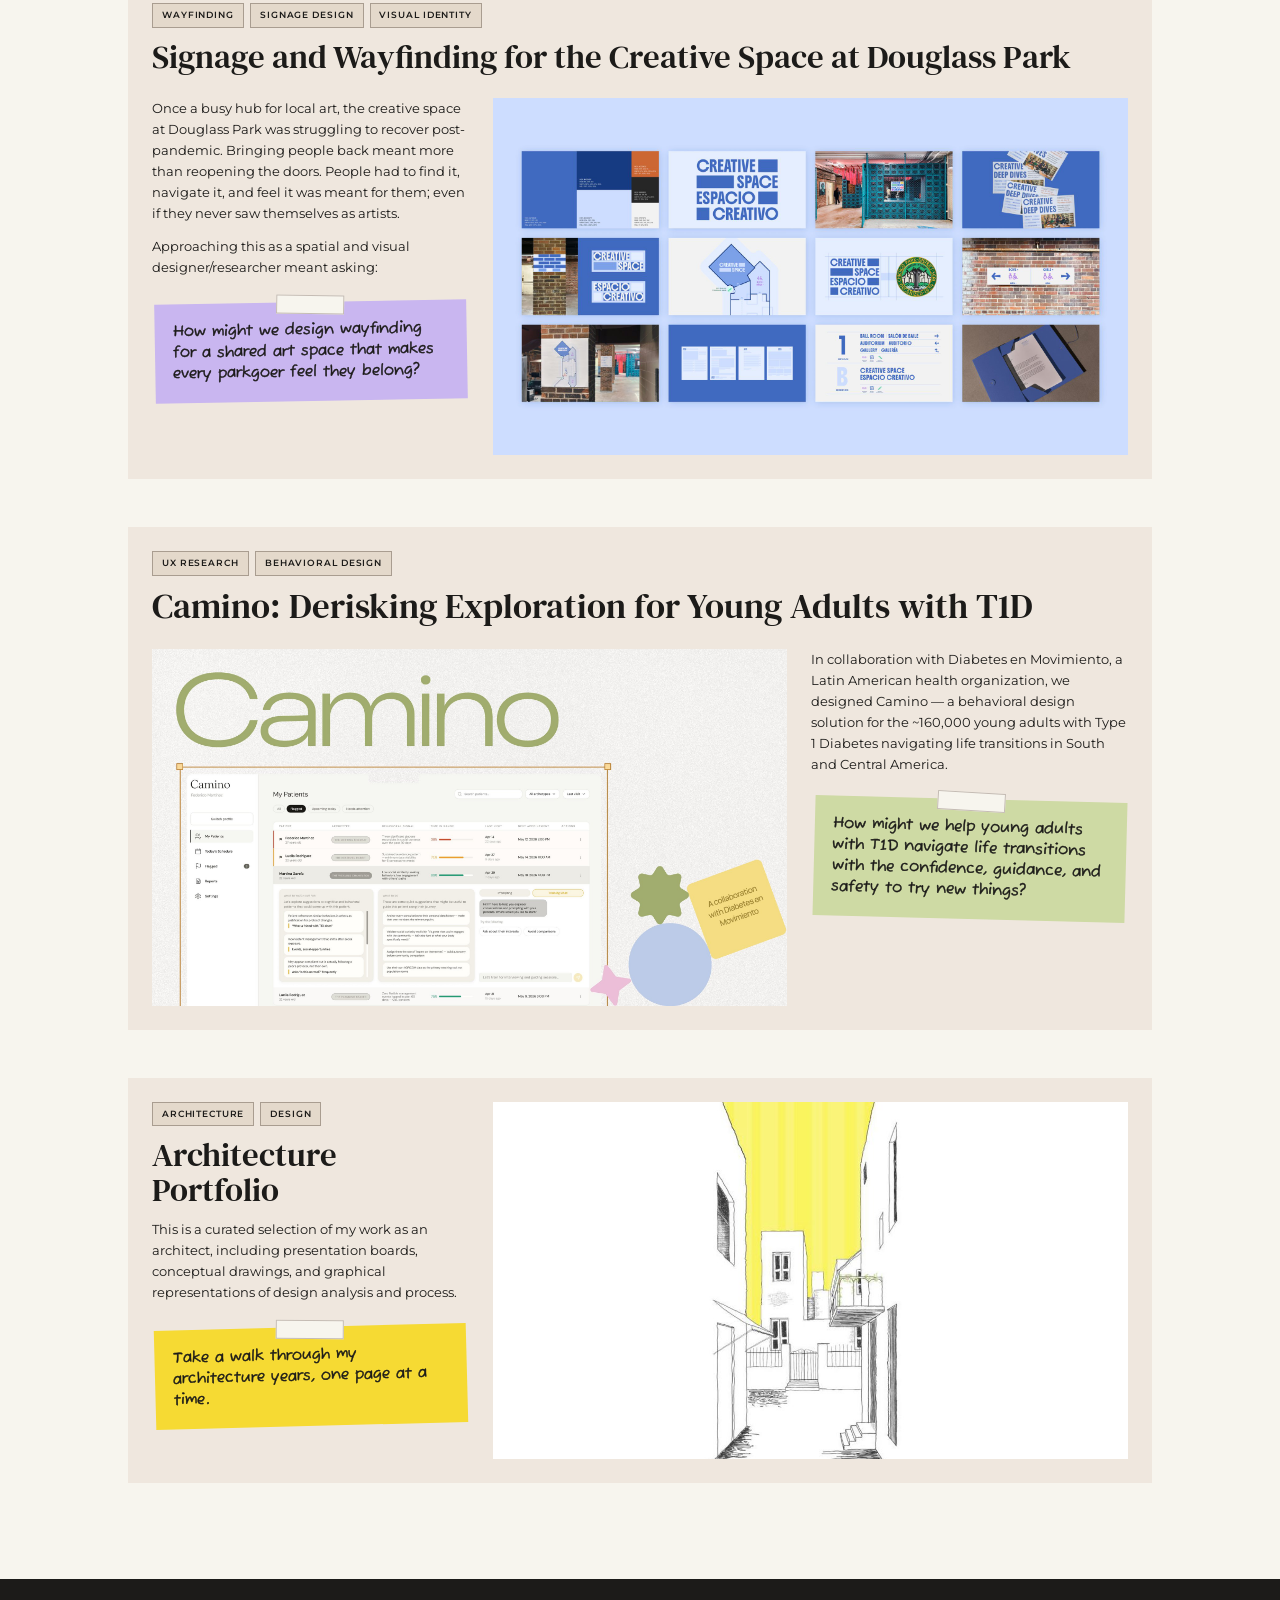
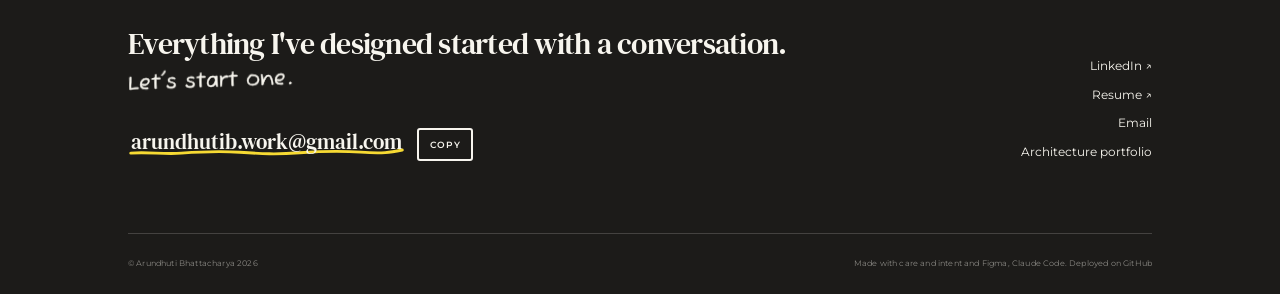
==== commit cf9420ee: "About update" ====
--- a/index.html
+++ b/index.html
@@ -384,19 +384,6 @@
         </div>
     </section>
 
-    <section id="about" class="about">
-        <div class="about-content">
-            <div class="about-img-container">
-                <img src="assets/1.jpg" alt="Dhuti" class="about-img">
-            </div>
-            <div class="about-text">
-                <h2>Hi! I'm Dhuti</h2>
-                <h3 class="about-subtitle">A designer who started by asking how spaces make people feel.</h3>
-                <a href="about.html" class="about-more">More about me →</a>
-            </div>
-        </div>
-    </section>
-
     <footer id="contact" class="footer">
         <div class="footer-main">
             <div class="footer-cta">
@@ -424,4 +411,4 @@
     <script src="script.js"></script>
 </body>
 
-</html>+</html>
--- a/styles.css
+++ b/styles.css
@@ -910,11 +910,6 @@
     margin-bottom: 1.25rem;
 }
 
-.about-more {
-    display: inline-block;
-    font-weight: 600;
-}
-
 /* About page */
 .about-page {
     /* Clears the fixed navbar */
--- a/sketchbook.css
+++ b/sketchbook.css
@@ -427,13 +427,6 @@
     margin-bottom: var(--space-4);
 }
 
-.about-more {
-    font-family: var(--font-sans);
-    font-size: 0.75rem;
-    letter-spacing: 0.1em;
-    text-transform: uppercase;
-}
-
 /* About page */
 .about-page-title {
     font-size: 2.75rem;
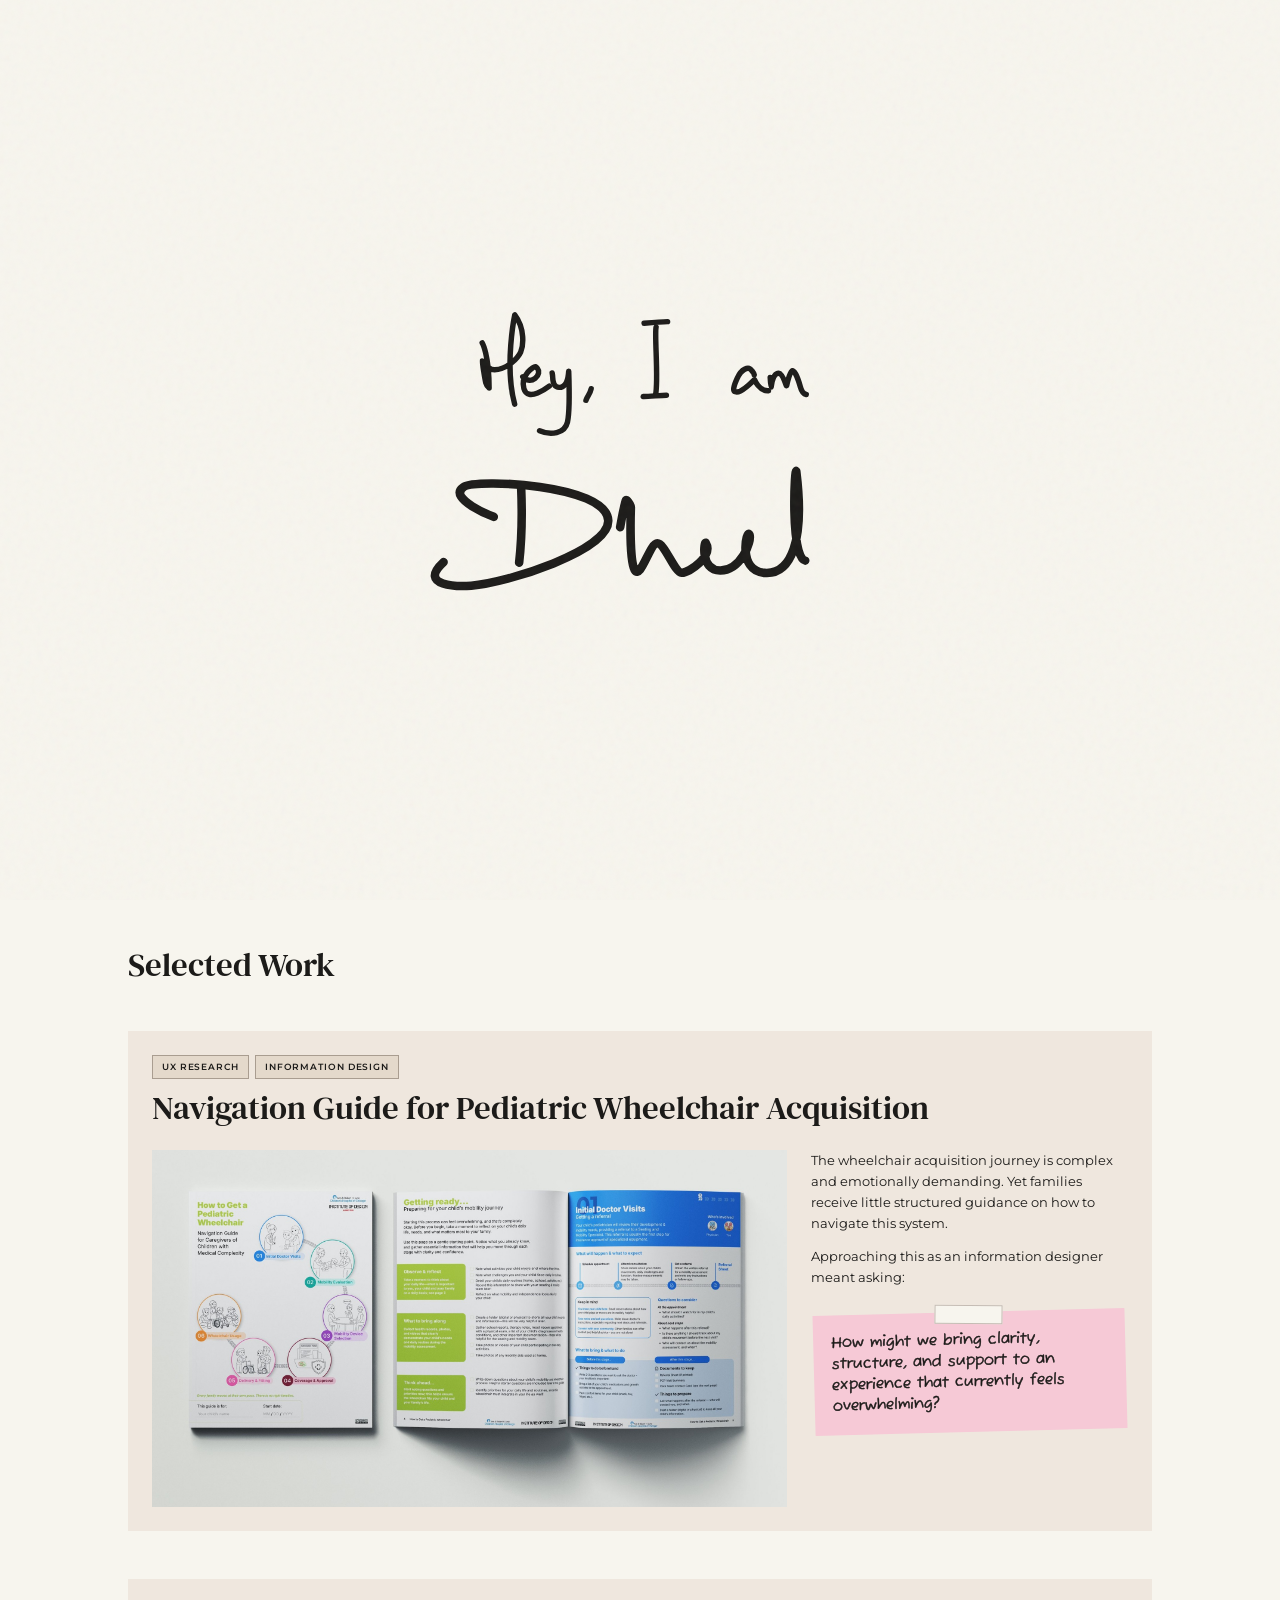
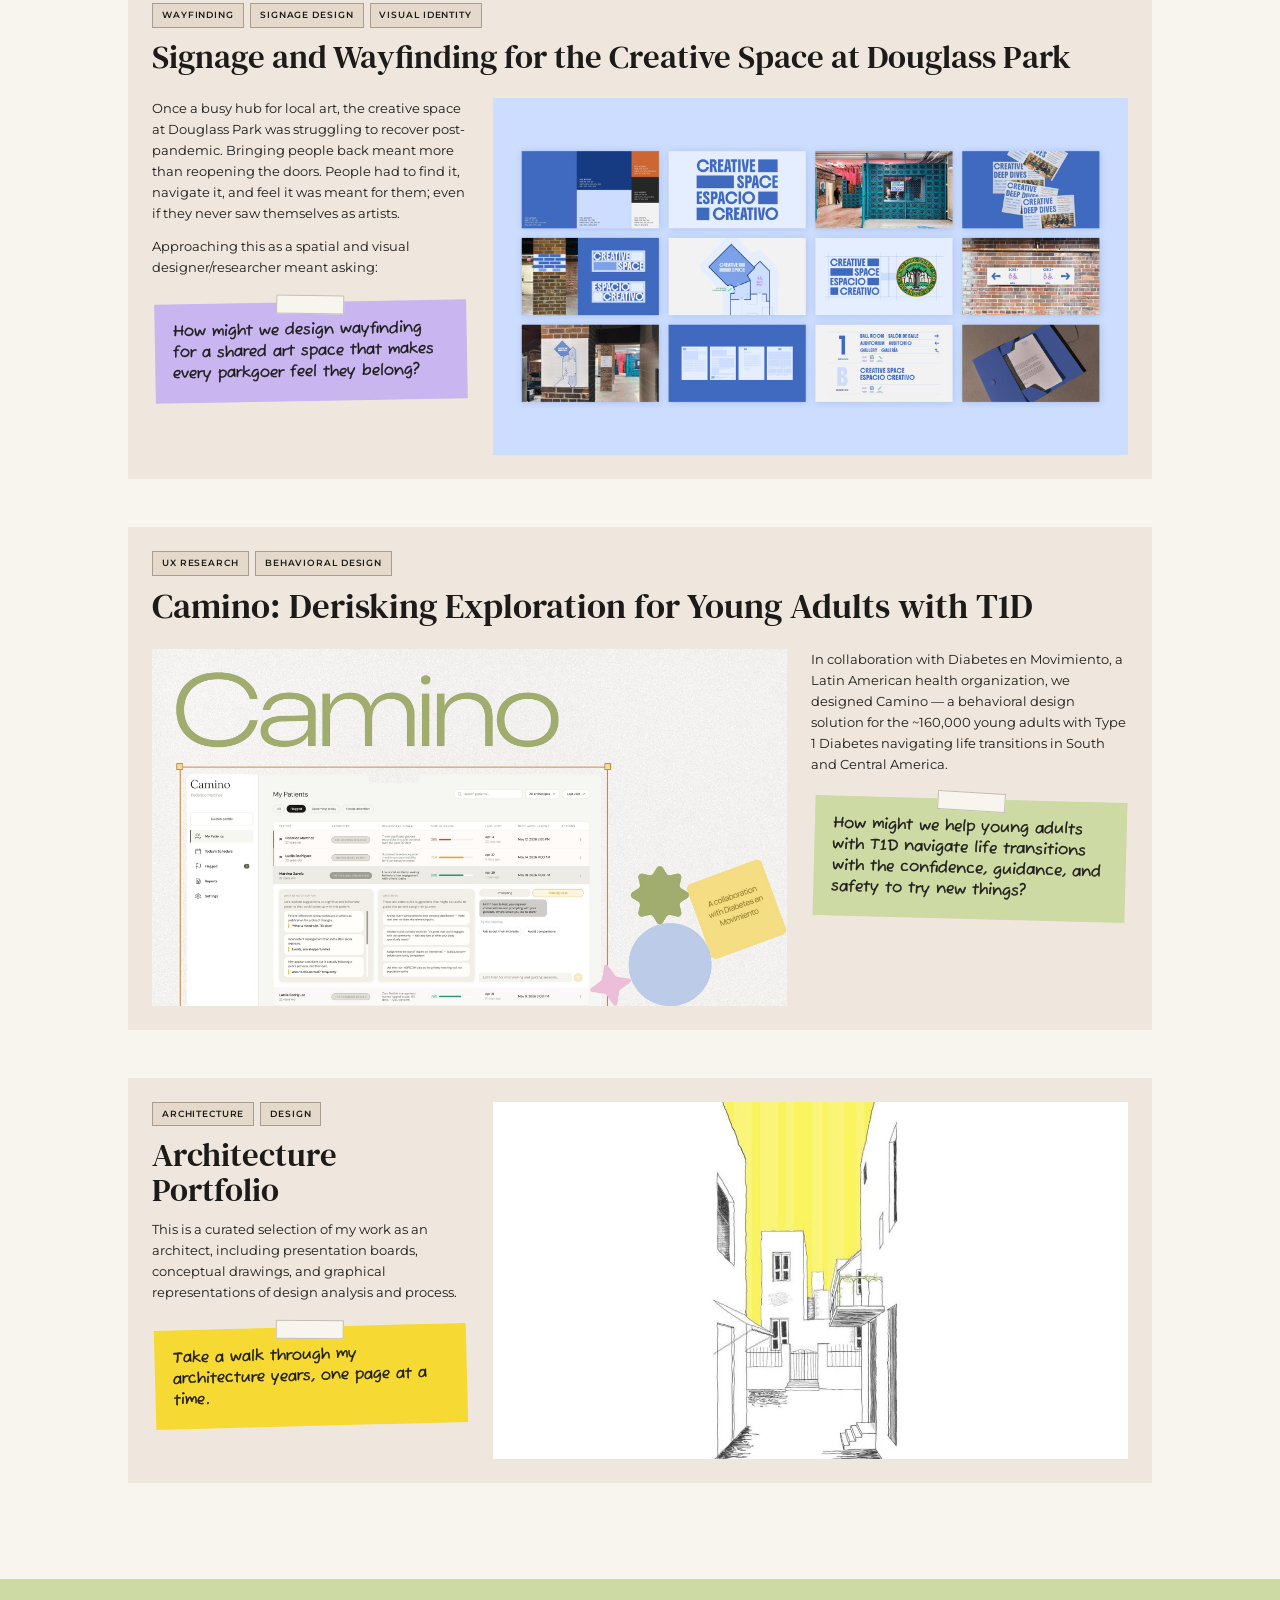
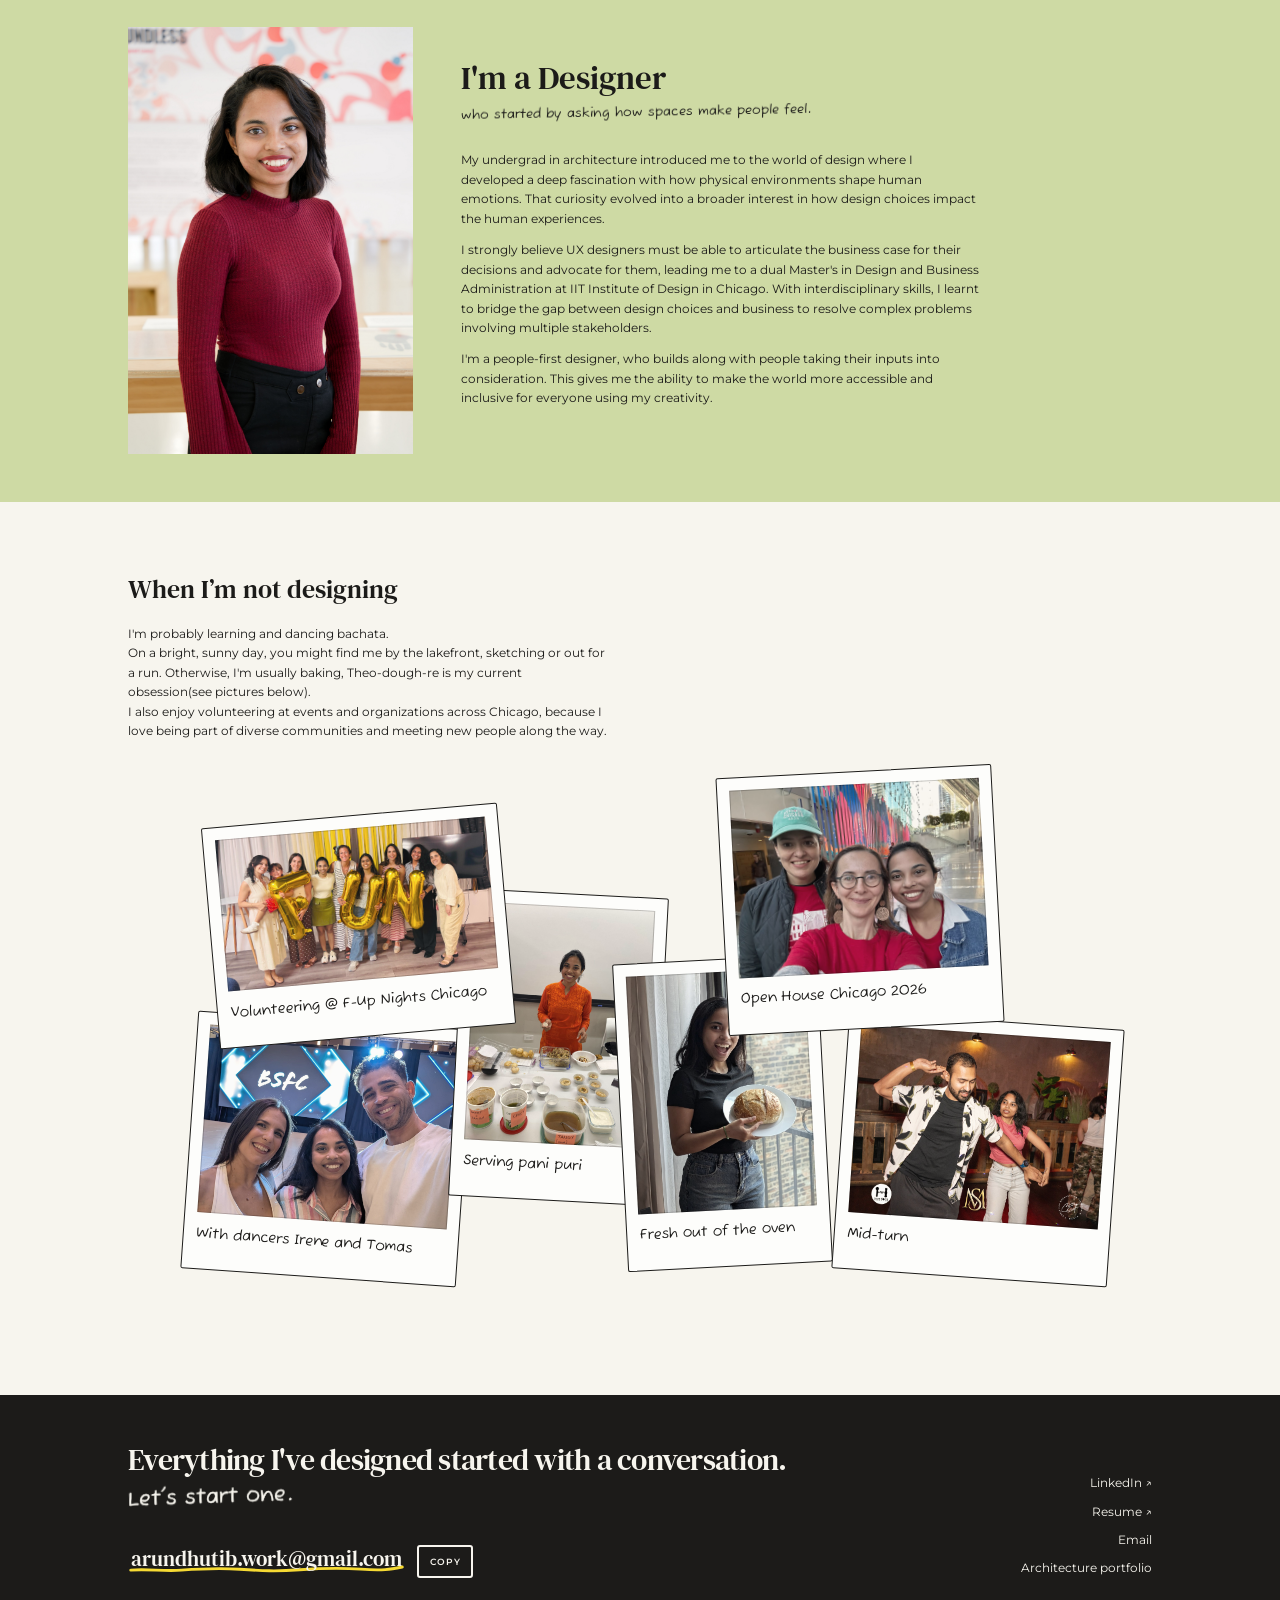
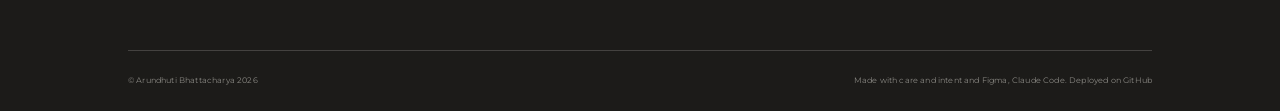
==== commit 87f9ffe3: "About section update" ====
--- a/index.html
+++ b/index.html
@@ -91,7 +91,7 @@
                 </a>
             </li>
             <li>
-                <a href="about.html" class="nav-word-link" aria-label="About">
+                <a href="#about" class="nav-word-link" aria-label="About">
                     <svg class="nav-word" viewBox="0 -15.05 298.43 106.5" xmlns="http://www.w3.org/2000/svg"
                         aria-hidden="true">
                         <path d="M263.3,9.67s-3.96,50.65.86,69.74" />
@@ -384,6 +384,78 @@
         </div>
     </section>
 
+    <section id="about" class="about about-page-intro">
+        <div class="about-content">
+            <div class="about-img-container">
+                <img src="assets/1.jpg" alt="Dhuti" class="about-img">
+            </div>
+            <div class="about-text">
+                <h2 class="about-page-title">I'm a Designer</h2>
+                <p class="about-subtitle">who started by asking how spaces make people feel.</p>
+                <p>My undergrad in architecture introduced me to the world of design where I developed a deep
+                    fascination
+                    with how physical environments shape human emotions. That curiosity evolved into a broader
+                    interest in how design choices impact the human&nbsp;experiences.</p>
+                <p>I strongly believe UX designers must be able to articulate the business case for their decisions
+                    and advocate for them, leading me to a dual Master's in Design and Business
+                    Administration at IIT Institute of Design in Chicago. With interdisciplinary skills, I learnt to
+                    bridge the gap between design choices and business to resolve complex problems involving
+                    multiple&nbsp;stakeholders.</p>
+                <p>I'm a people-first designer, who builds along with people taking their inputs into consideration.
+                    This gives me the ability to make the world more accessible and inclusive for everyone using my
+                    creativity.</p>
+            </div>
+        </div>
+    </section>
+
+    <!-- Beyond work -->
+    <section class="about-beyond" aria-labelledby="beyond">
+        <h2 id="beyond">When I’m not designing</h2>
+        <p class="about-beyond-note"> I'm probably learning and dancing bachata.<br> On a bright, sunny day, you
+            might
+            find me by the lakefront, sketching or out for a run. Otherwise, I'm usually baking, Theo-dough-re
+            is my
+            current obsession(see pictures below).<br> I also enjoy volunteering at events and organizations across
+            Chicago, because I love
+            being part of diverse communities and meeting new people along the way.</p>
+        <!-- Fanned like the case-study insight cards; captions are drafts to edit -->
+        <ul class="beyond-fan">
+            <li class="beyond-card beyond-card--wide" tabindex="0">
+                <img src="assets/FUN.jpg"
+                    alt="Dhuti with a group of friends holding gold letter balloons at a celebration"
+                    class="beyond-img" loading="lazy">
+                <p class="beyond-caption">Volunteering @ F-Up Nights Chicago</p>
+            </li>
+            <li class="beyond-card beyond-card--portrait" tabindex="0">
+                <img src="assets/IMG_4563.jpg"
+                    alt="Dhuti smiling behind a table of homemade pani puri with sweet, spicy and tangy fillings"
+                    class="beyond-img" loading="lazy">
+                <p class="beyond-caption">Serving pani puri</p>
+            </li>
+            <li class="beyond-card beyond-card--landscape" tabindex="0">
+                <img src="assets/ohc.jpeg"
+                    alt="Selfie of Dhuti with two fellow volunteers in red Open House Chicago 2026 shirts"
+                    class="beyond-img" loading="lazy">
+                <p class="beyond-caption">Open House Chicago 2026</p>
+            </li>
+            <li class="beyond-card beyond-card--landscape" tabindex="0">
+                <img src="assets/bachata3.jpeg" alt="Selfie of Dhuti with two friends at a bachata event"
+                    class="beyond-img" loading="lazy">
+                <p class="beyond-caption">With dancers Irene and Tomas</p>
+            </li>
+            <li class="beyond-card beyond-card--portrait" tabindex="0">
+                <img src="assets/baking.jpeg" alt="Dhuti holding up a freshly baked loaf of sourdough bread"
+                    class="beyond-img" loading="lazy">
+                <p class="beyond-caption">Fresh out of the oven</p>
+            </li>
+            <li class="beyond-card beyond-card--landscape" tabindex="0">
+                <img src="assets/bachata2-web.jpg" alt="Dhuti mid-turn while dancing bachata with a partner"
+                    class="beyond-img" loading="lazy">
+                <p class="beyond-caption">Mid-turn</p>
+            </li>
+        </ul>
+    </section>
+
     <footer id="contact" class="footer">
         <div class="footer-main">
             <div class="footer-cta">
--- a/styles.css
+++ b/styles.css
@@ -910,12 +910,7 @@
     margin-bottom: 1.25rem;
 }
 
-/* About page */
-.about-page {
-    /* Clears the fixed navbar */
-    padding-top: 4.5rem;
-}
-
+/* About: title and beyond-work section */
 .about-page-title {
     font-size: 3rem;
     margin-bottom: 0.5rem;
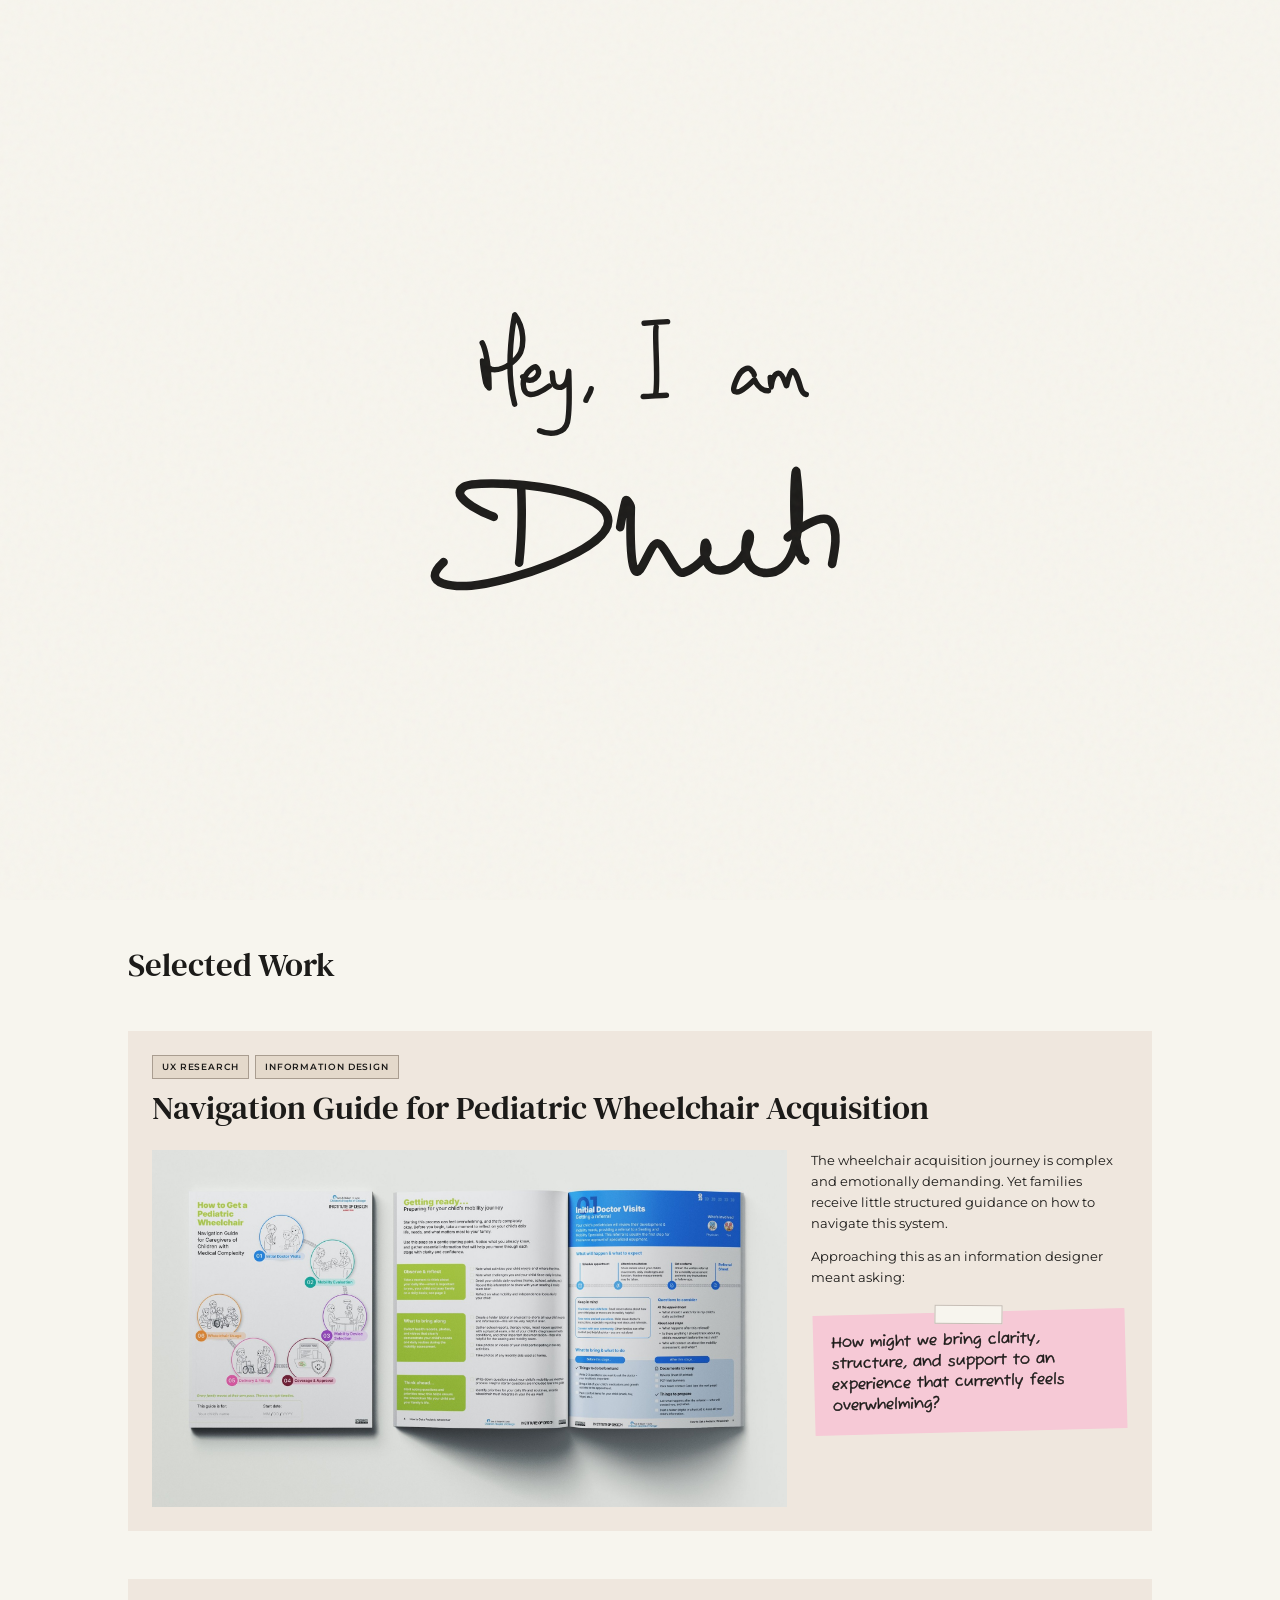
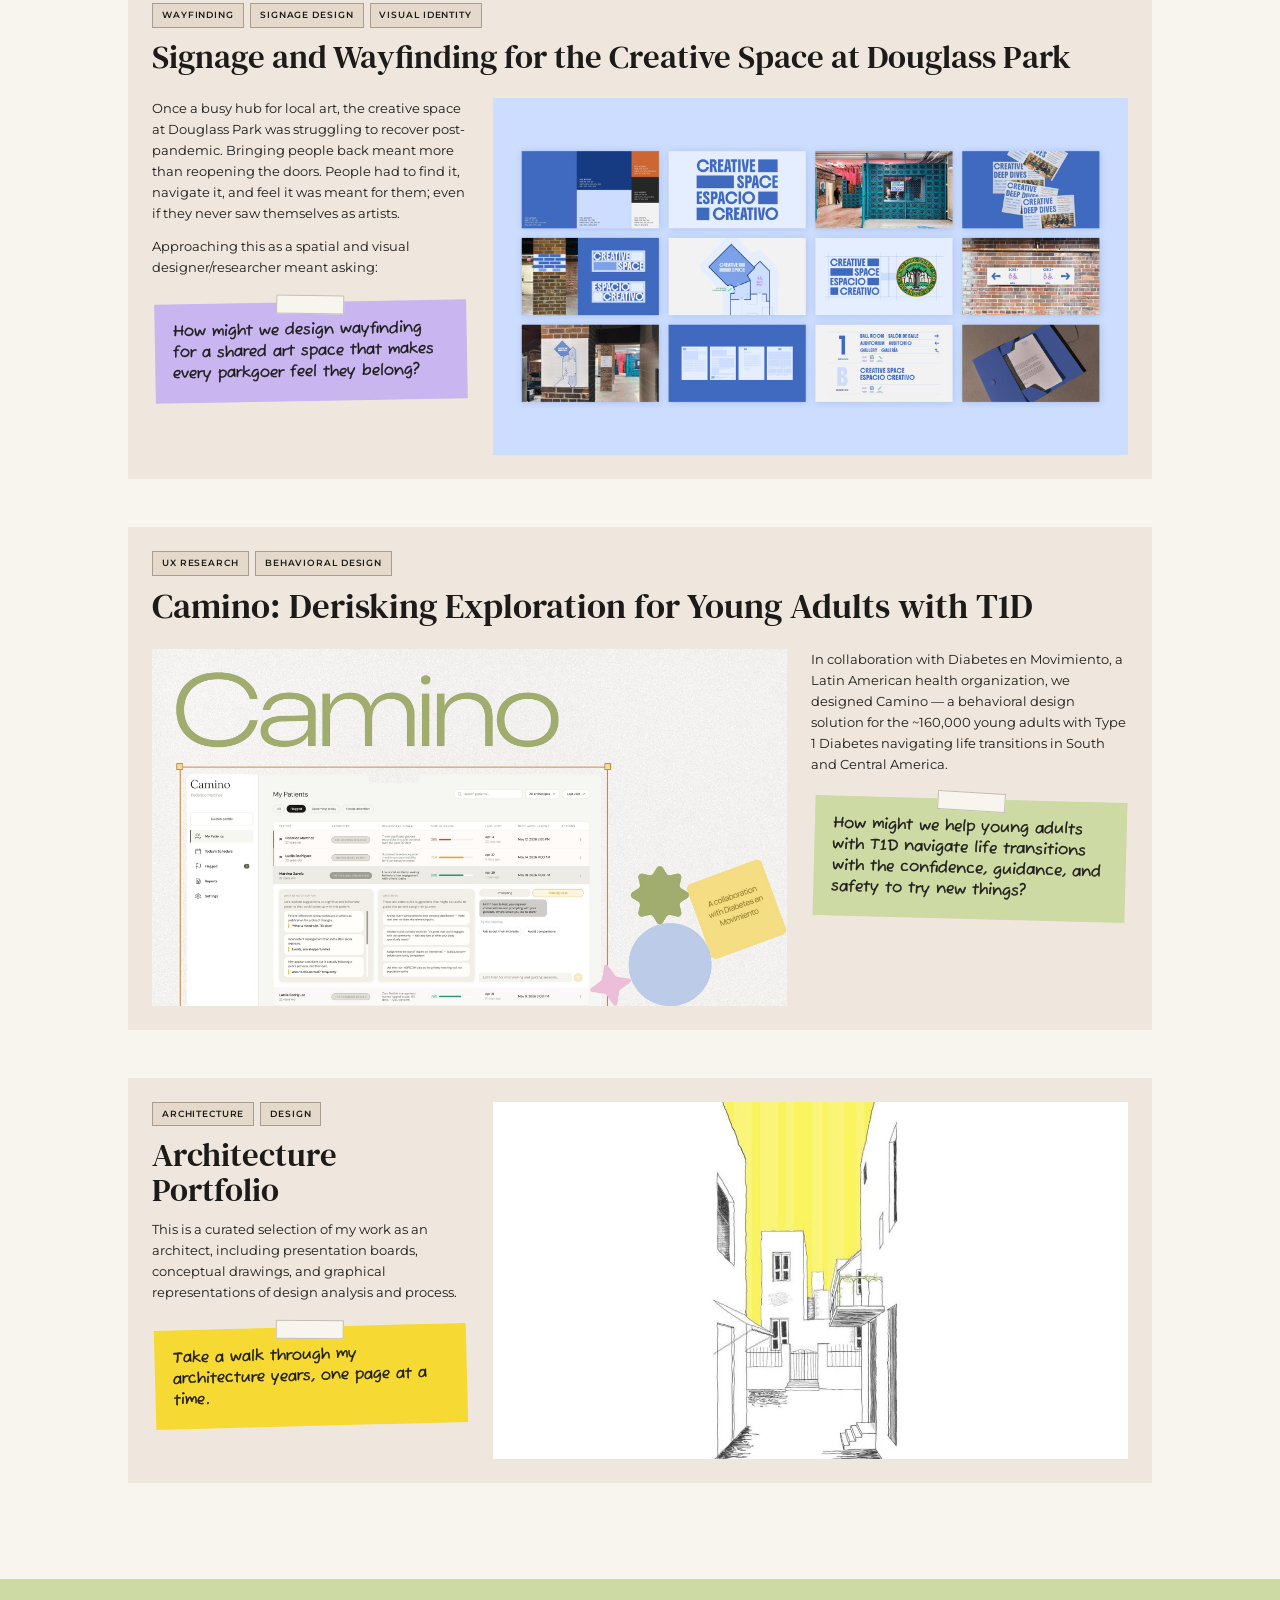
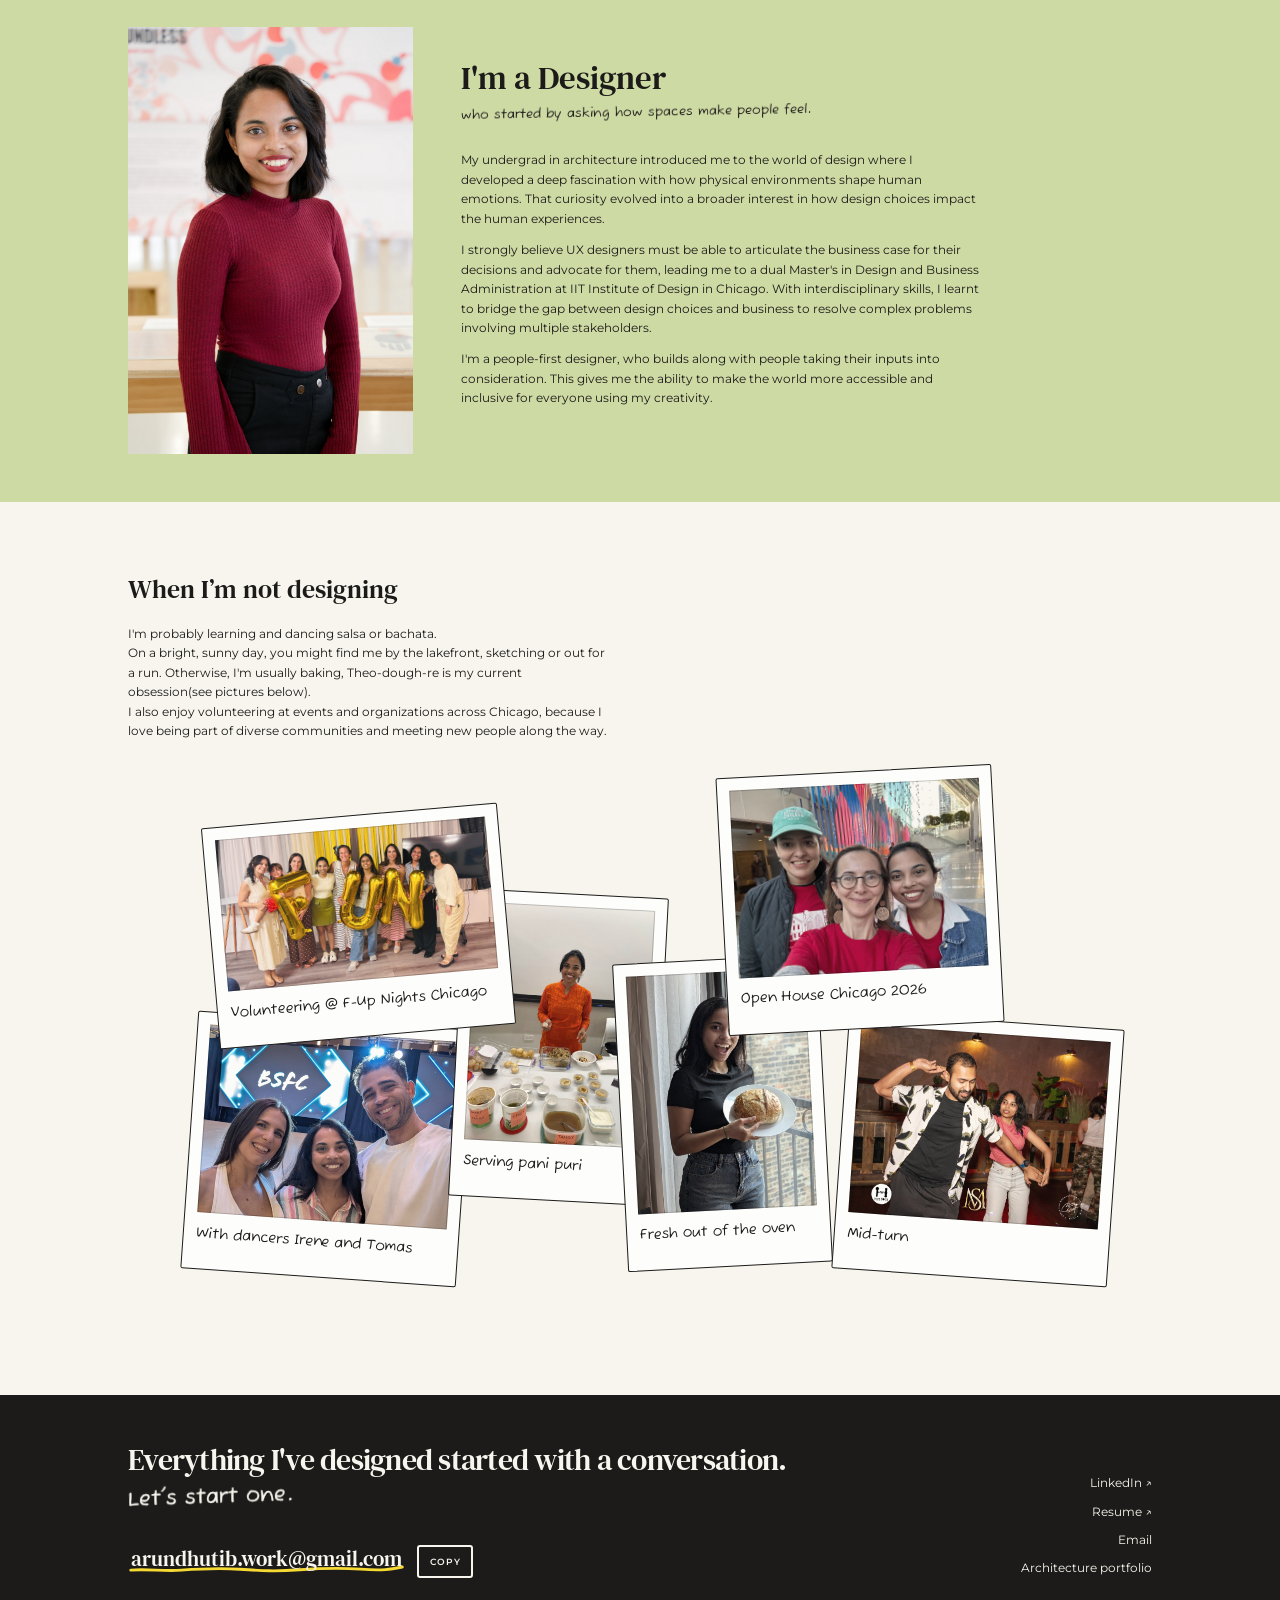
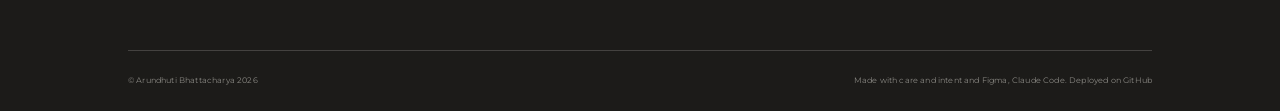
==== commit 111f2791: "Added salsa" ====
--- a/index.html
+++ b/index.html
@@ -411,7 +411,8 @@
     <!-- Beyond work -->
     <section class="about-beyond" aria-labelledby="beyond">
         <h2 id="beyond">When I’m not designing</h2>
-        <p class="about-beyond-note"> I'm probably learning and dancing bachata.<br> On a bright, sunny day, you
+        <p class="about-beyond-note"> I'm probably learning and dancing salsa or bachata.<br> On a bright, sunny day,
+            you
             might
             find me by the lakefront, sketching or out for a run. Otherwise, I'm usually baking, Theo-dough-re
             is my
@@ -422,8 +423,8 @@
         <ul class="beyond-fan">
             <li class="beyond-card beyond-card--wide" tabindex="0">
                 <img src="assets/FUN.jpg"
-                    alt="Dhuti with a group of friends holding gold letter balloons at a celebration"
-                    class="beyond-img" loading="lazy">
+                    alt="Dhuti with a group of friends holding gold letter balloons at a celebration" class="beyond-img"
+                    loading="lazy">
                 <p class="beyond-caption">Volunteering @ F-Up Nights Chicago</p>
             </li>
             <li class="beyond-card beyond-card--portrait" tabindex="0">
@@ -483,4 +484,4 @@
     <script src="script.js"></script>
 </body>
 
-</html>
+</html>
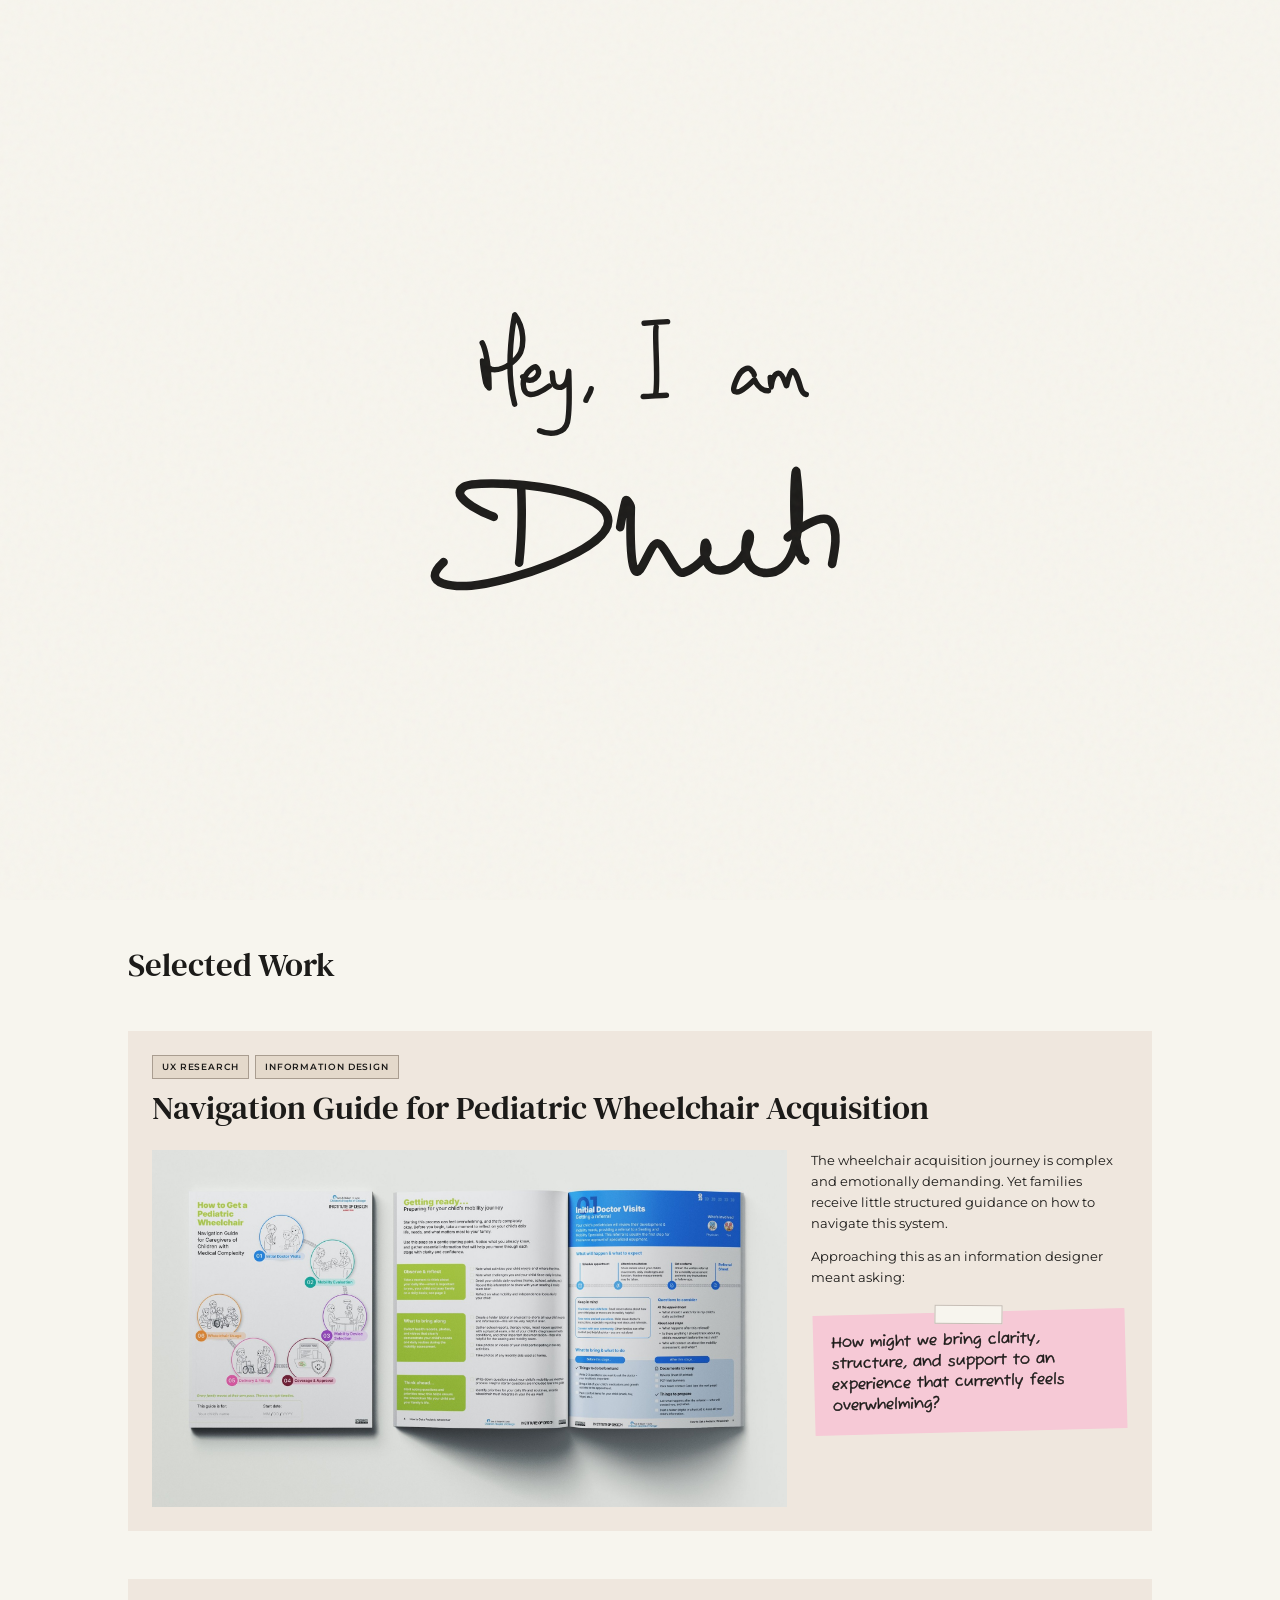
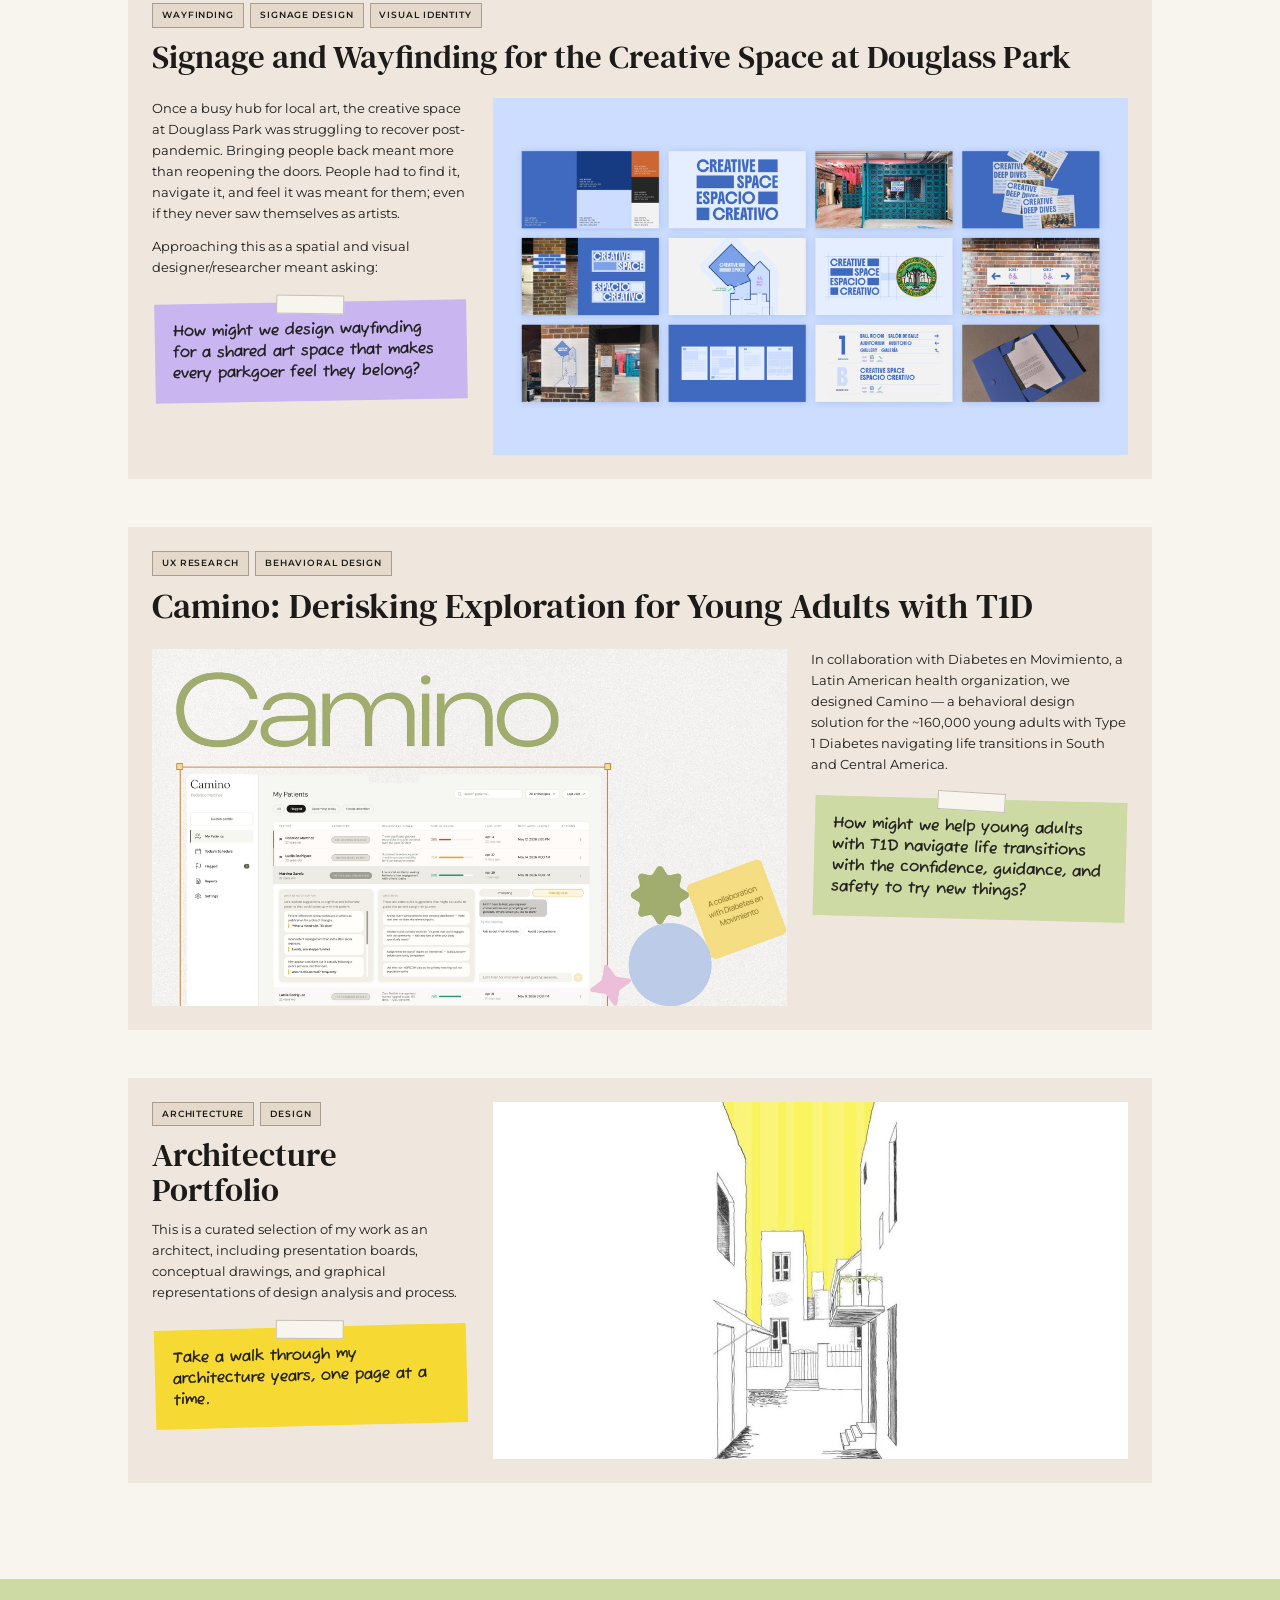
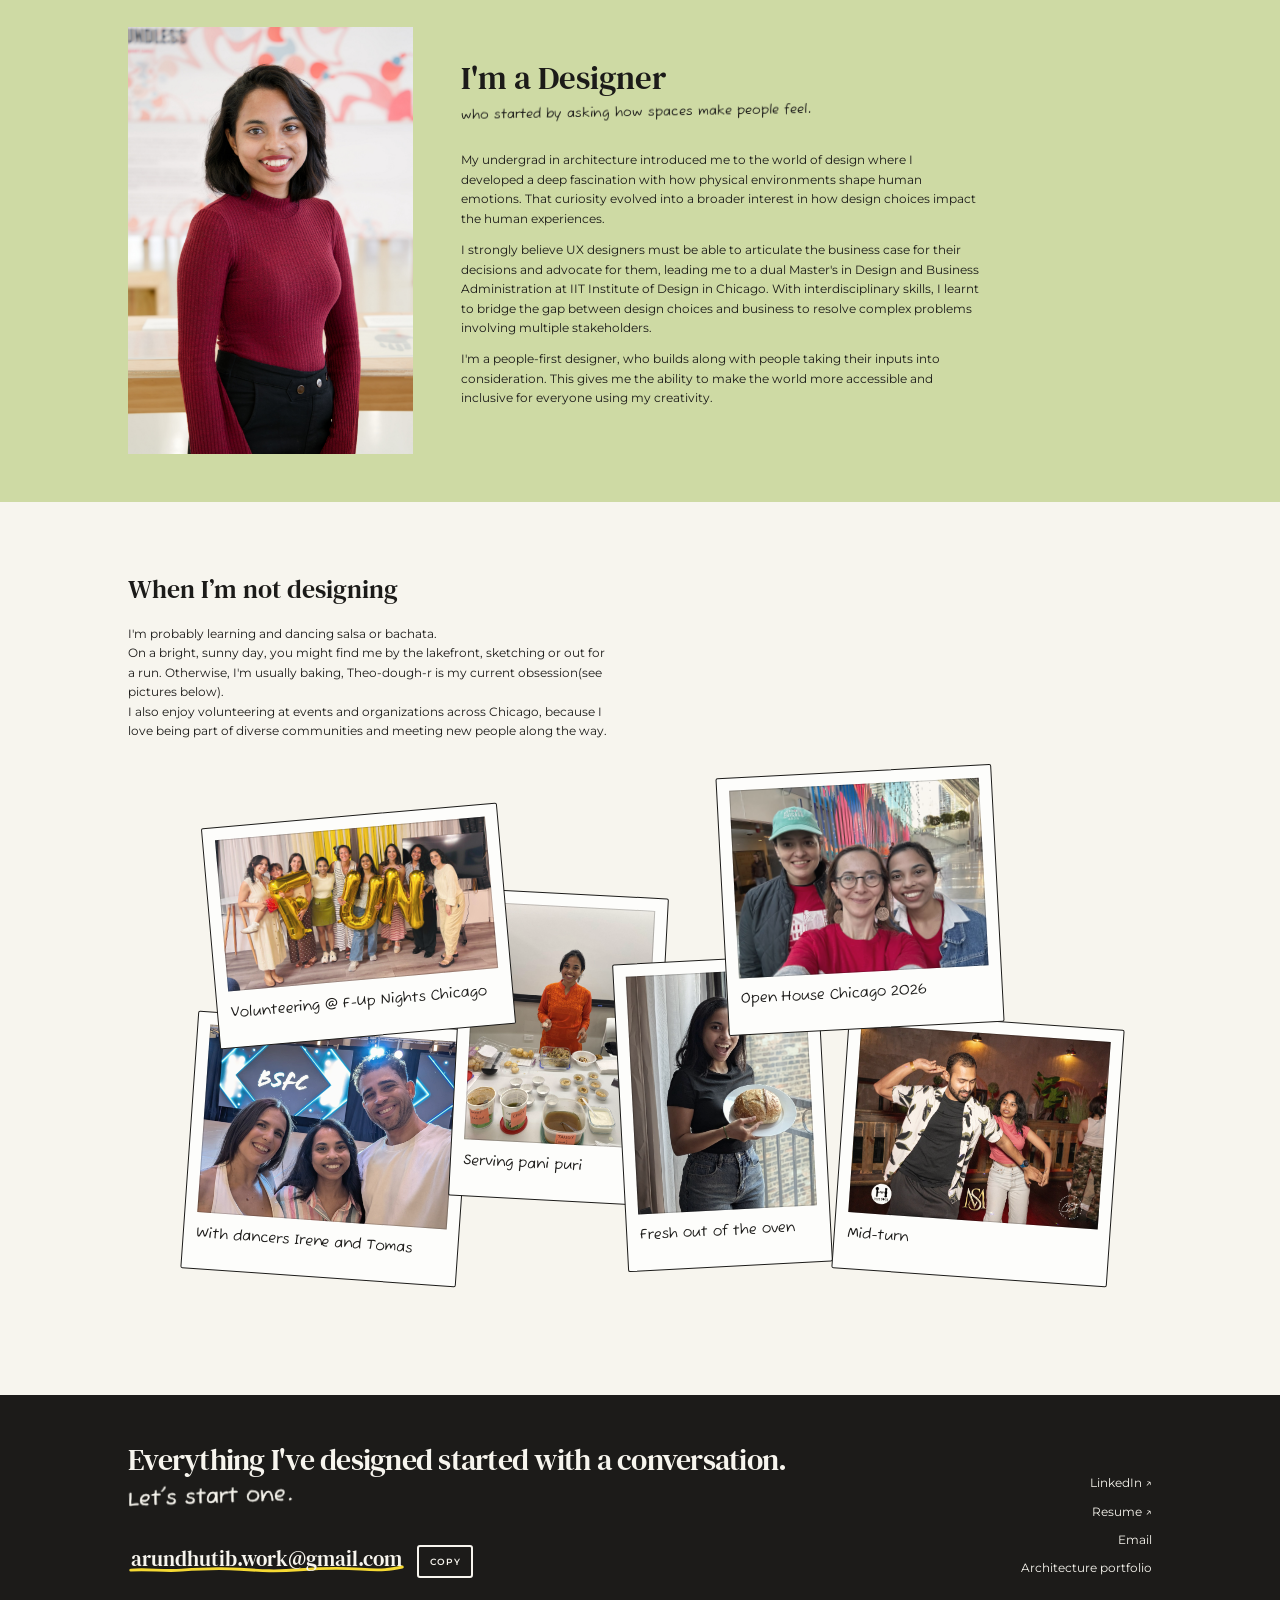
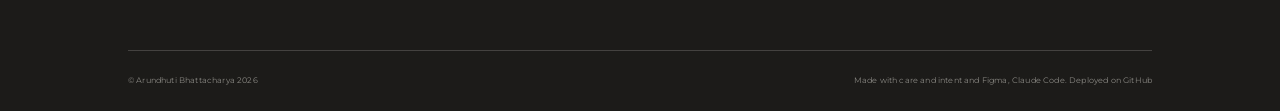
==== commit ad1dcbdf: "theo-dough-re to theo-dough-r" ====
--- a/index.html
+++ b/index.html
@@ -414,7 +414,7 @@
         <p class="about-beyond-note"> I'm probably learning and dancing salsa or bachata.<br> On a bright, sunny day,
             you
             might
-            find me by the lakefront, sketching or out for a run. Otherwise, I'm usually baking, Theo-dough-re
+            find me by the lakefront, sketching or out for a run. Otherwise, I'm usually baking, Theo-dough-r
             is my
             current obsession(see pictures below).<br> I also enjoy volunteering at events and organizations across
             Chicago, because I love
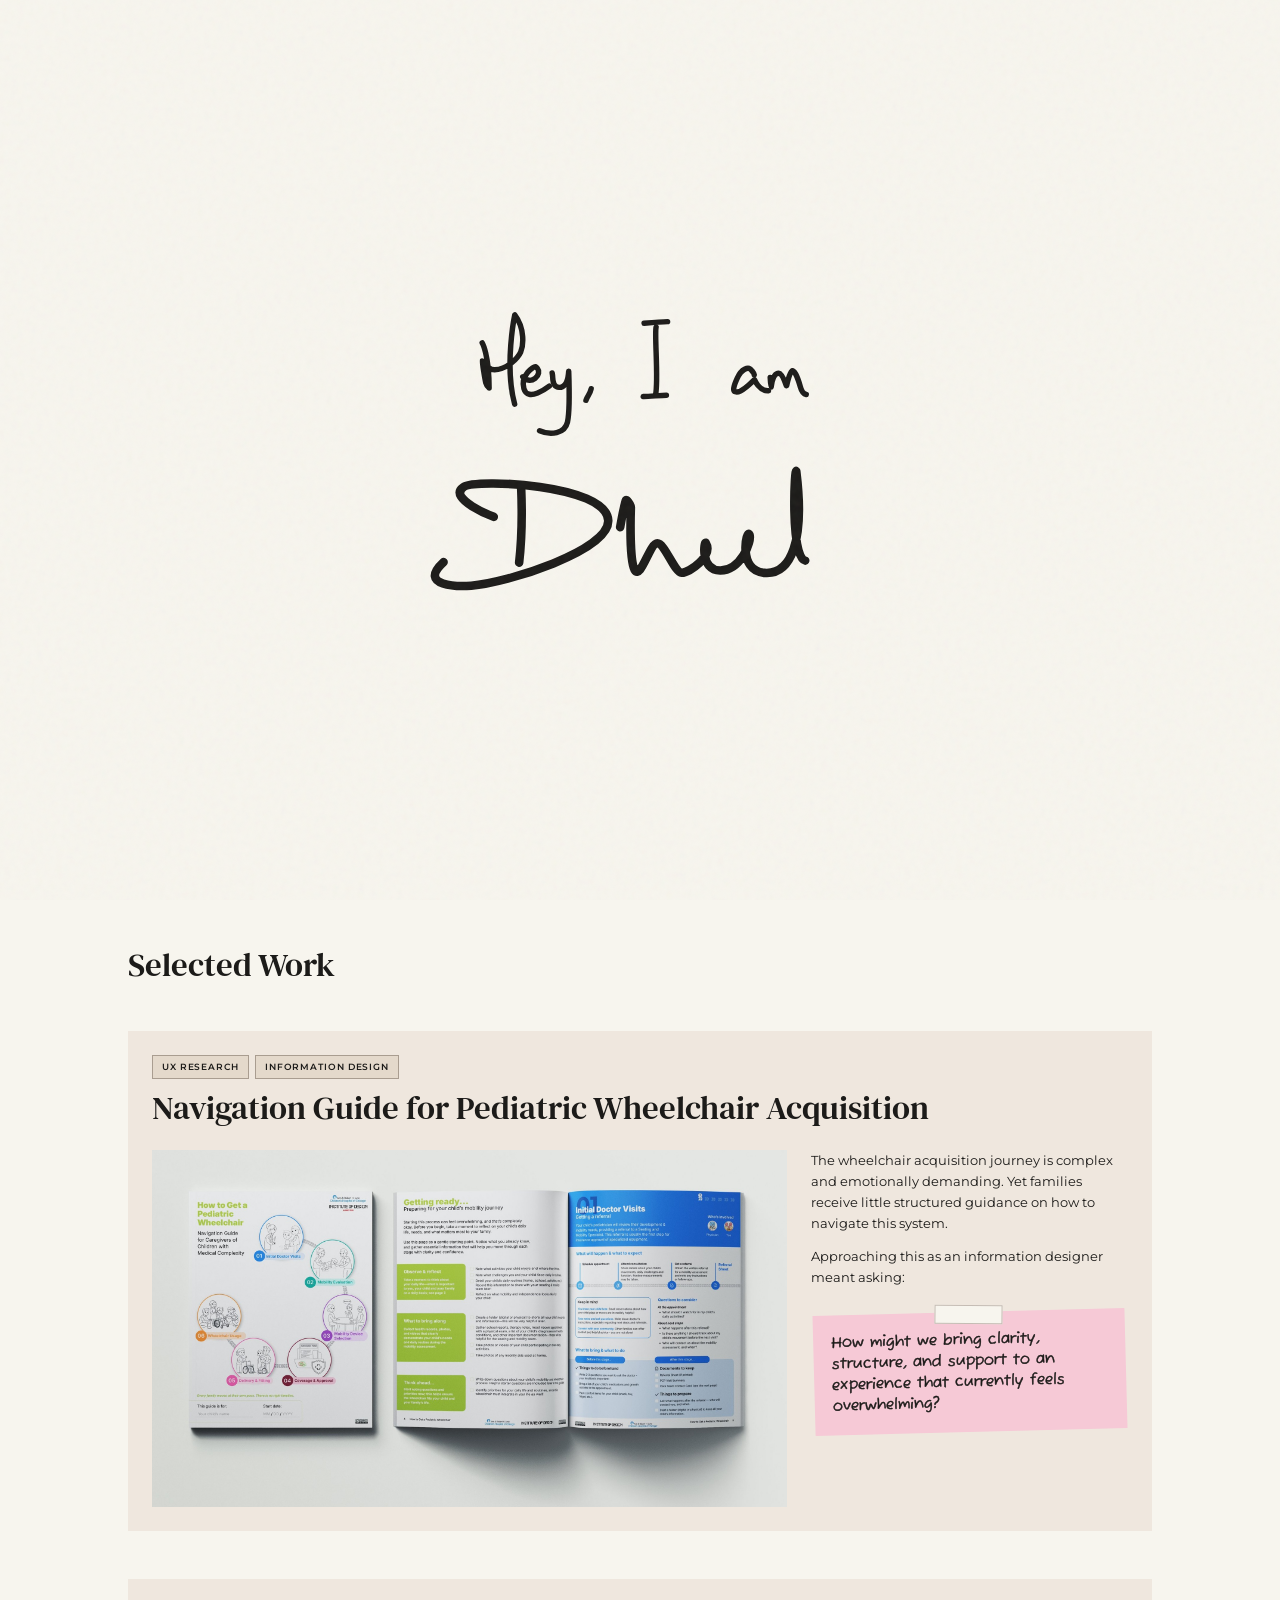
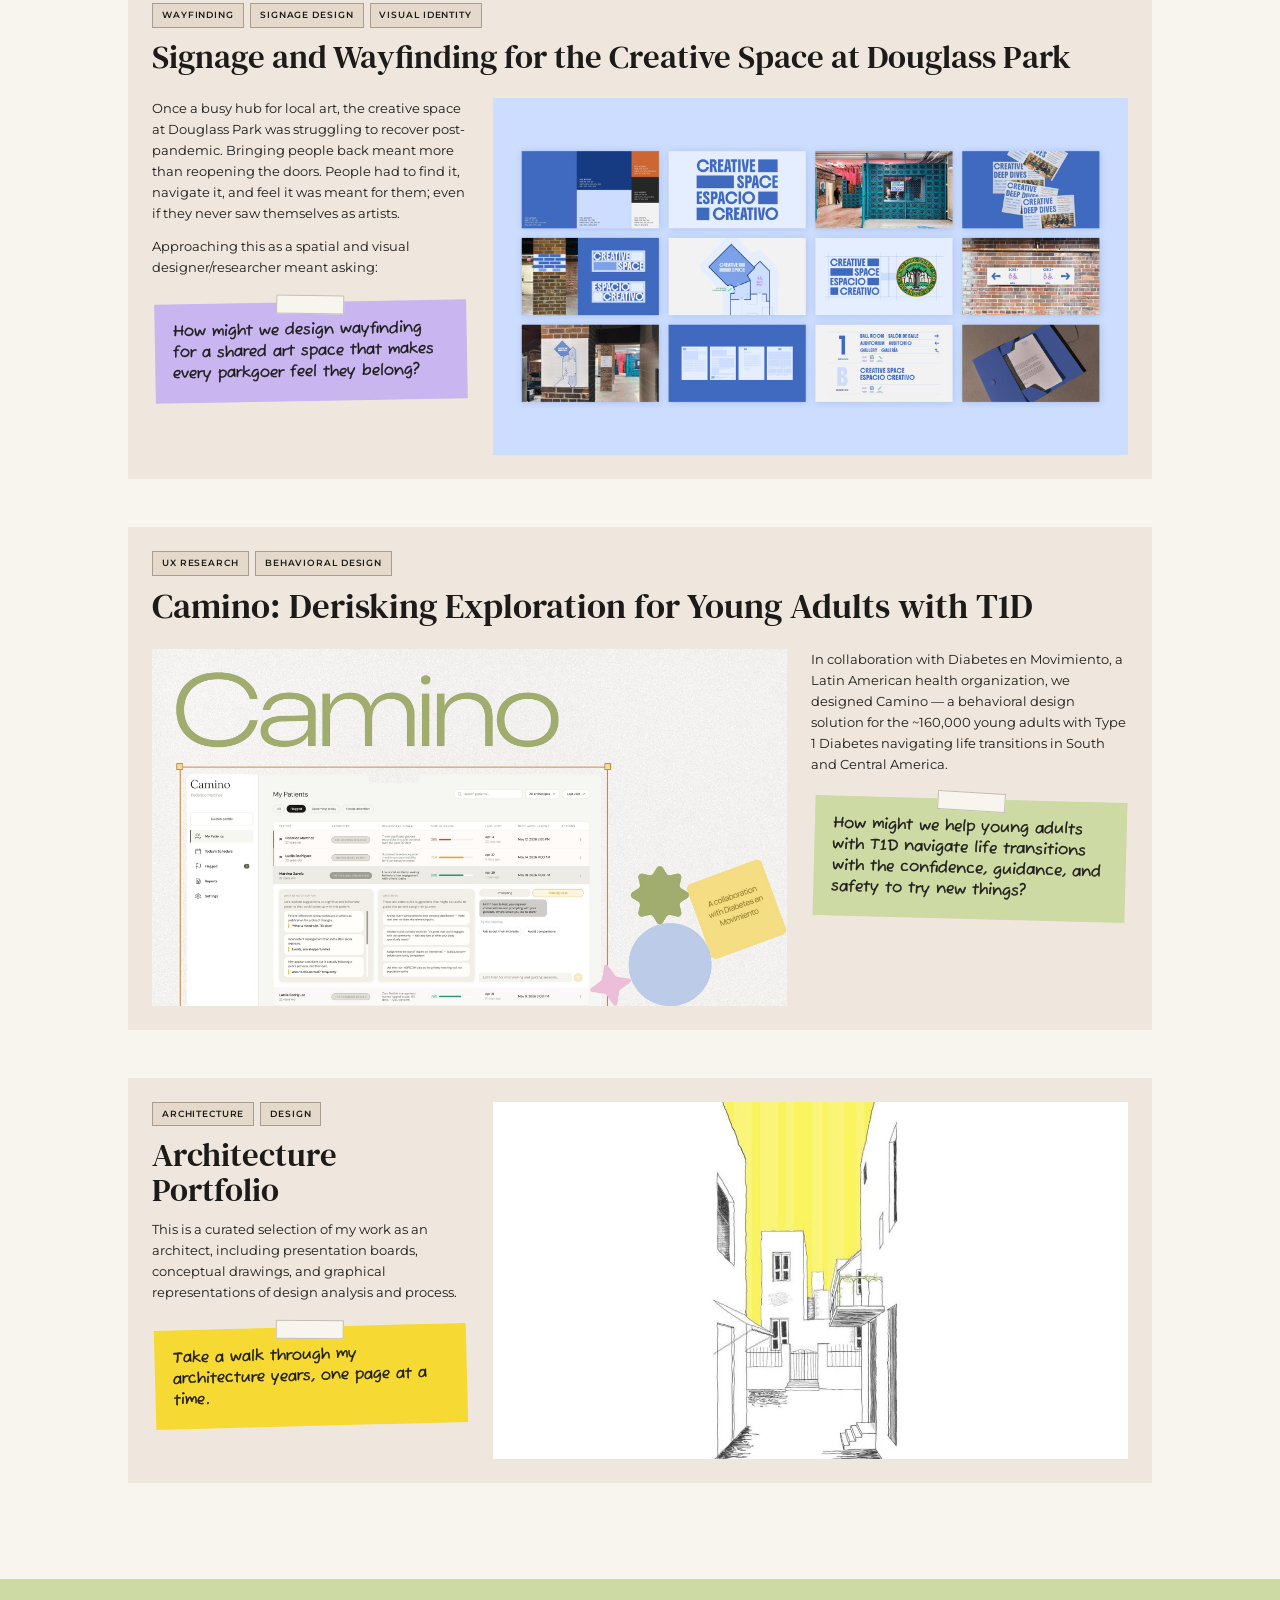
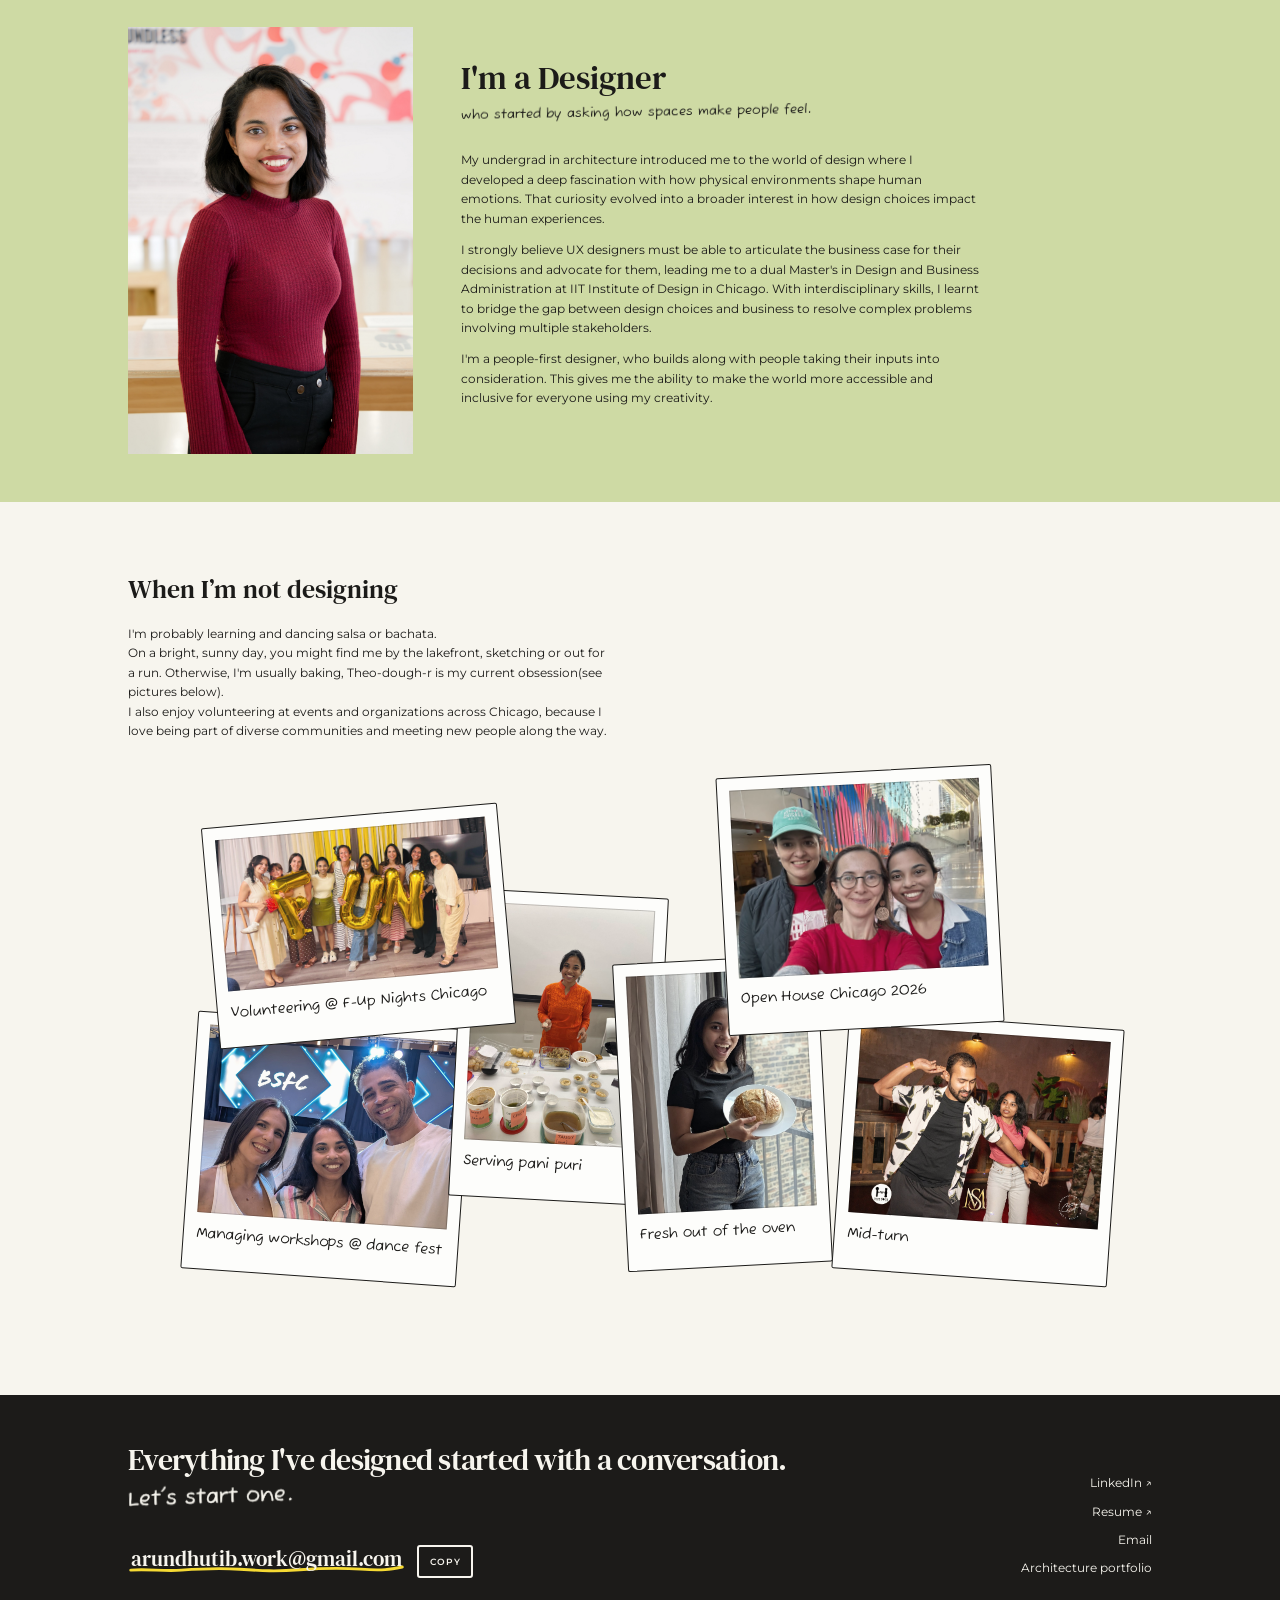
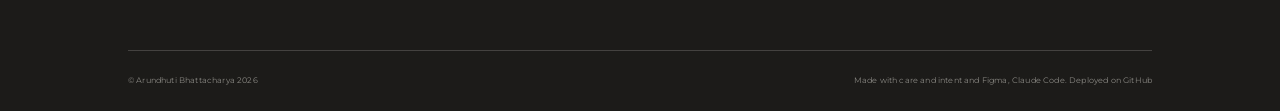
==== commit 870601b0: "Ticker and misc" ====
--- a/index.html
+++ b/index.html
@@ -165,8 +165,9 @@
                 <span class="showcase-tag">Branding</span>
             </div>
         </div>
-        <div class="scroll-indicator">
-            <div class="mouse"></div>
+        <div class="scroll-indicator" aria-hidden="true">
+            <span class="scroll-chevron"></span>
+            <span class="scroll-word">scroll</span>
         </div>
     </header>
 
@@ -442,7 +443,7 @@
             <li class="beyond-card beyond-card--landscape" tabindex="0">
                 <img src="assets/bachata3.jpeg" alt="Selfie of Dhuti with two friends at a bachata event"
                     class="beyond-img" loading="lazy">
-                <p class="beyond-caption">With dancers Irene and Tomas</p>
+                <p class="beyond-caption">Managing workshops @ dance fest</p>
             </li>
             <li class="beyond-card beyond-card--portrait" tabindex="0">
                 <img src="assets/baking.jpeg" alt="Dhuti holding up a freshly baked loaf of sourdough bread"
--- a/styles.css
+++ b/styles.css
@@ -441,48 +441,48 @@
 
 .scroll-indicator {
     position: absolute;
-    bottom: 2.5rem;
+    bottom: 1.25rem;
     left: 50%;
     transform: translateX(-50%);
     opacity: 0;
     animation: fadeUp 1s ease forwards 1.2s;
     animation-play-state: paused;
+    display: flex;
+    flex-direction: column;
+    align-items: center;
+    color: var(--mouse-border);
 }
 
 body.intro-done .scroll-indicator {
     animation-play-state: running;
 }
 
-.mouse {
-    width: 1.625rem;
-    height: 2.5rem;
-    border: 1px solid var(--mouse-border);
-    border-radius: 0.8125rem;
-    position: relative;
-}
-
-.mouse::before {
-    content: '';
-    position: absolute;
-    width: 0.25rem;
-    height: 0.25rem;
-    background: var(--highlight-color);
-    border-radius: 50%;
-    top: 0.5rem;
-    left: 50%;
-    transform: translateX(-50%);
-    animation: scroll 2s cubic-bezier(0.15, 0.41, 0.69, 0.94) infinite;
-}
-
-@keyframes scroll {
-    0% {
-        transform: translate(-50%, 0);
-        opacity: 1;
-    }
-
-    100% {
-        transform: translate(-50%, 0.9375rem);
-        opacity: 0;
+.scroll-word {
+    font-family: var(--font-hand, cursive);
+    font-size: 1.125rem;
+    line-height: 1;
+}
+
+/* Ink chevron that bobs gently above the word */
+.scroll-chevron {
+    width: 0.75rem;
+    height: 0.75rem;
+    margin-bottom: 0.625rem;
+    border-right: 2px solid currentColor;
+    border-bottom: 2px solid currentColor;
+    border-radius: 0 0 2px 0;
+    transform: rotate(45deg);
+    animation: scrollBob 1.8s ease-in-out infinite;
+}
+
+@keyframes scrollBob {
+    0%, 100% { transform: translateY(0) rotate(45deg); }
+    50% { transform: translateY(0.375rem) rotate(45deg); }
+}
+
+@media (prefers-reduced-motion: reduce) {
+    .scroll-chevron {
+        animation: none;
     }
 }
 
--- a/sketchbook.css
+++ b/sketchbook.css
@@ -202,14 +202,6 @@
 .hero-skills .showcase-tag:nth-child(3) { background: var(--marker); }
 .hero-skills .showcase-tag:nth-child(4) { background: var(--leaf); }
 
-.mouse {
-    border: 2px solid var(--mouse-border);
-}
-
-.mouse::before {
-    background: var(--chair-red);
-}
-
 /* Selected work */
 .showcases {
     padding: var(--space-16) var(--gutter);
